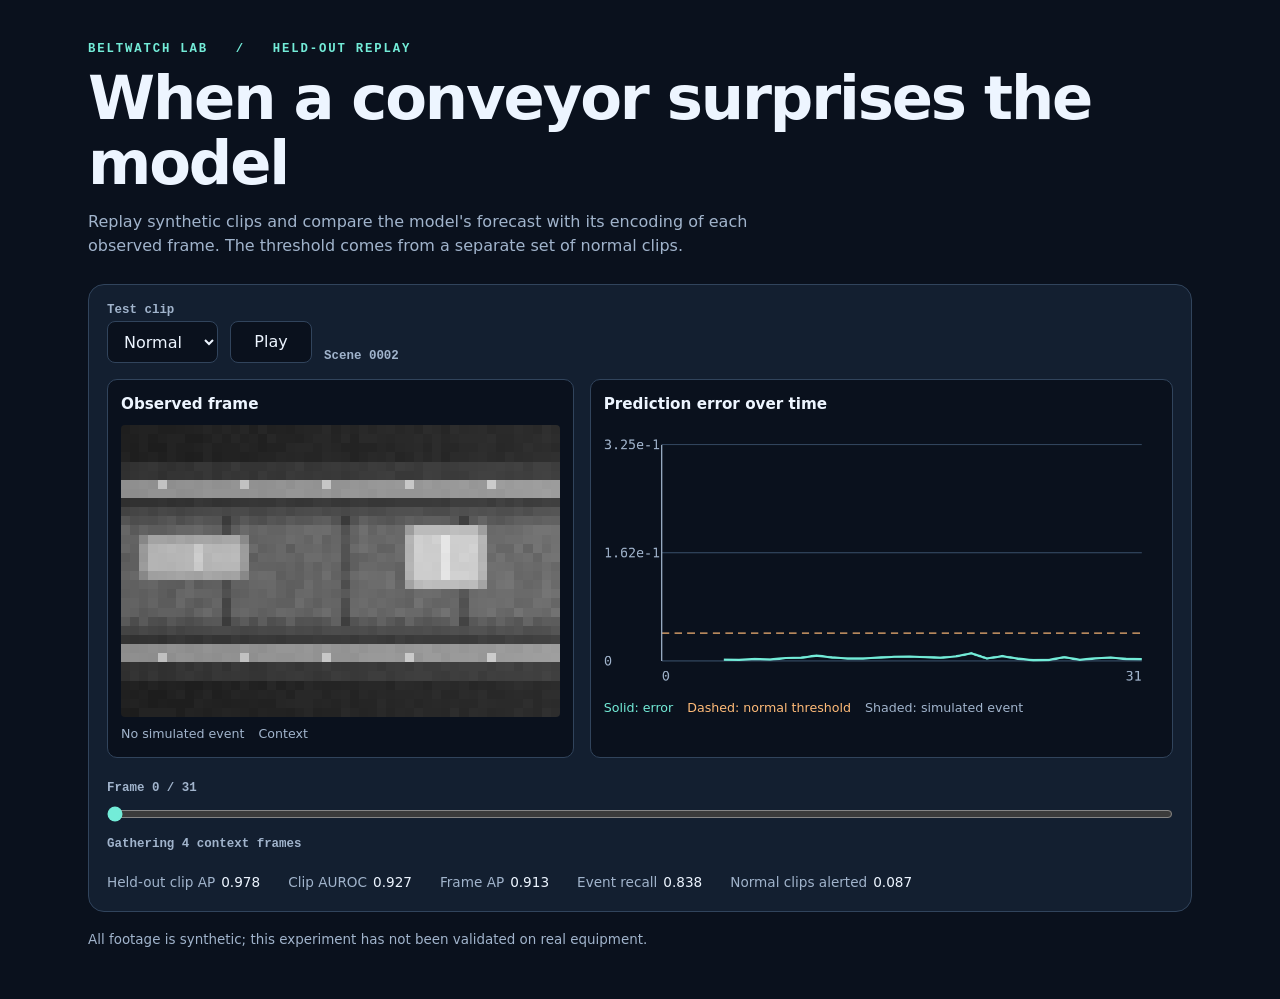
==== docs/assets/replay.html @ c1b5a7b9 "Build BeltWatch Lab video anomaly benchmark" ====
<!doctype html>
<html lang="en">
<head>
<meta charset="utf-8">
<meta name="viewport" content="width=device-width, initial-scale=1">
<meta http-equiv="Content-Security-Policy"
      content="default-src 'none'; script-src 'sha256-h+7X6v0O/UY6BOtcTQrgP9oEEKE3k0Hotq0Zs7OlCgs='; style-src 'unsafe-inline'">
<title>BeltWatch Lab | Replay</title>
<style>
:root{color-scheme:dark;--bg:#0a111d;--panel:#131f30;--line:#31445c;--text:#edf5ff;
      --muted:#a1b4cc;--mint:#73ecd8;--amber:#ffbb78;font:16px/1.5 system-ui,sans-serif}
*{box-sizing:border-box}
body{margin:0;background:var(--bg);color:var(--text)}
main{max-width:1152px;margin:auto;padding:42px 24px 48px}
.eyebrow{margin:0;color:var(--mint);font:700 .77rem ui-monospace,monospace;letter-spacing:.15em}
h1{margin:10px 0 6px;font-size:clamp(2.1rem,6vw,3.8rem);line-height:1.07;letter-spacing:-.035em}
h2,p,figure{margin:0}
.description{max-width:66ch;color:var(--muted);margin-top:14px}
.replay{margin-top:26px;padding:18px;background:var(--panel);border:1px solid var(--line);border-radius:16px}
.controls{display:flex;align-items:end;flex-wrap:wrap;gap:12px;margin-bottom:16px}
.field{display:grid;gap:4px}
label,.meta{color:var(--muted);font:600 .78rem ui-monospace,monospace}
button,select{min-height:42px;padding:8px 12px;background:var(--bg);color:var(--text);
              border:1px solid var(--line);border-radius:8px;font:inherit}
button{min-width:82px;cursor:pointer}
button:focus-visible,select:focus-visible,input:focus-visible{outline:2px solid var(--mint);outline-offset:3px}
.grid{display:grid;grid-template-columns:minmax(0,1fr) minmax(0,1.25fr);gap:16px}
.pane{min-width:0;padding:13px;background:var(--bg);border:1px solid var(--line);border-radius:10px}
.pane h2{font-size:.95rem;margin-bottom:9px}
canvas{display:block;width:100%}
#camera{image-rendering:pixelated;aspect-ratio:3/2;border-radius:4px}
#chart{aspect-ratio:480/230}
figcaption,.legend{display:flex;flex-wrap:wrap;gap:6px 14px;margin-top:8px;font-size:.79rem;color:var(--muted)}
.mint{color:var(--mint)}.amber{color:var(--amber)}
.timeline{margin-top:16px}
.timeline input{display:block;width:100%;margin:8px 0;accent-color:var(--mint)}
.metrics{display:flex;flex-wrap:wrap;gap:6px 28px;color:var(--muted);margin:18px 0 0;font-size:.85rem}
.metrics div{display:flex;gap:6px}.metrics dd{margin:0;color:var(--text);font-variant-numeric:tabular-nums}
footer{margin-top:18px;color:var(--muted);font-size:.84rem}
@media(max-width:720px){.grid{grid-template-columns:1fr}main{padding:28px 14px}.replay{padding:12px}}
</style>
</head>
<body>
<main>
  <header>
    <p class="eyebrow">BELTWATCH LAB &nbsp; / &nbsp; HELD-OUT REPLAY</p>
    <h1>When a conveyor surprises the model</h1>
    <p class="description">Replay synthetic clips and compare the model's forecast with its encoding of each observed
      frame. The threshold comes from a separate set of normal clips.</p>
  </header>
  <section class="replay" aria-label="Conveyor replay">
    <div class="controls">
      <div class="field"><label for="clip">Test clip</label><select id="clip"></select></div>
      <button id="play" type="button">Play</button>
      <span id="scene" class="meta"></span>
    </div>
    <div class="grid">
      <figure class="pane">
        <h2>Observed frame</h2>
        <canvas id="camera" role="img" aria-label="Synthetic grayscale conveyor frame"></canvas>
        <figcaption><span id="event"></span><span id="decision"></span></figcaption>
      </figure>
      <figure class="pane">
        <h2>Prediction error over time</h2>
        <canvas id="chart" width="960" height="460" role="img" aria-label="Prediction error by frame index"></canvas>
        <figcaption>
          <span class="mint">Solid: error</span><span class="amber">Dashed: normal threshold</span>
          <span>Shaded: simulated event</span>
        </figcaption>
      </figure>
    </div>
    <div class="timeline">
      <label for="frame">Frame <span id="position"></span></label>
      <input id="frame" type="range" min="0" value="0" step="1">
      <output for="frame" id="score" class="meta" aria-live="off"></output>
    </div>
    <dl id="metrics" class="metrics"></dl>
  </section>
  <footer>All footage is synthetic; this experiment has not been validated on real equipment.</footer>
  <noscript>Enable JavaScript to play the offline replay.</noscript>
</main>
<script type="application/json" id="run-data">{"clips":[{"id":"test-2147485674-0002-normal","scene":2,"fault":"normal","width":48,"height":32,"pixels":"[base64]/QUE/PT8+QUI/jo+Rj8KOkZKQk5CRlMGRkJGUkJWUksaTk5aUl5iXmciWmpaYmZuWmMudmp2cnpucjY2OkpKSjo+RlJOTk5KTkJKSlpaTk5eSl5eVk5eVlZWVl5eVmZiZl5mXm5ucnZ+cLzExMTMwMjE3NTIzNTY3NjY6NzU2Ojs3Njk6Nzc4Ojo6Ojs5Pj4+PztBPUE8PUA/[base64]/QUFDjIuMj42SkI2Pk5CPj5WRj5OWlpSXkpiUkpaTl5eZlJeZm5WXmZaZmJecmZidmp+djo+OjcCOk5KOkI6SkcGPlJSSkpWWkseTk5KYmZmamMqVm5uVmpqbl8uam5ydnp6fMDMxMzAxNjI3MzcyOTYzNDg6ODU5ODw4Nzg5Ojc7PDo/PDw/PkBAQD1BQj1CP0A+LzQwNTAxNTc0Mjc2NzY0NDg3OTo4NTc8Ojg5PT05PD4/Pzs6Pj1AOz8+Pz9AP0M/[base64]/Oj86Pz89QD07PUA9Qj5CNTU1MzI0MTc3NzY3ODk0NTk6OTs2Ojg5OTs4Nzw8PDs6PD06Oz47QDw+P0A/[base64]/M4tDMz7Jqb21sdHVsZWhimrSzt7i0zrW3u7uaZ2FiamFtaHBiZ1RucG1iZmu00dDQ5NDQ07RxaGtxZ3VtWF5gmbi1ubS2zbm3ubafYGhhY2VhaW1jaU1iYWJuaWi1zdDL5M3P0LZqcm5ubWZyWF5lmrO4s7m5ybS0uLmfaWdiXl9gaGNoYlFfZmlnZl+1z8/M59DR0LVwa2llbGhzZWdmiKOkpqagpKSjp6KIamluYWJeamVrZVNobGpxcWa1y8/N5M/[base64]/QD07QDw/QD4+PUM/i4yOjYySjZCNjpSRlY+Qk5WSlpSTk5iXlJiWmJSYl5ablZqampmXmpiYnpienp+cj5GSj72RkZGQkpOUlcKVkJOVlJWXlMSXlJKUl5aVl8eblZabnJmZnM2cnJmYmp+fNTA1MzY1NzI3MjYzMzQ3OTk1NDc1Nzo3OTc7PTo7Ozk7PDk+PEA9QD0/Pz09P0M/LzQzMzYyMzc2NjM0NTMzMzQ5NzU1OzY7OjY7PTs4Oj05Oz4+Pjw9QD8/[base64]/QT88PT1CQT1BMDEyMDYzMjIyNDUyMzk1Njc3NTc4Njg2ODY7PTg6ODw8Pj86Pj0+Ozs8QT8/PT1AkY6Nj8GOj5KTkpKOk8KSkpWUkZOUlcSVmJWTmZWWmciWl5iYl5aancibmZyYnp2ajIuNkYyQkI2NkpKUkpKVlJOWkZKUlZiUkpeXl5aWlJmamJibnJaanJuZnJuYnZ6cMi8xNTYwMTUyMjY4NzY0NjU3Nzc5ODs8Ojs9PD07PTk/Pz48PD9APj07PD88QT1CQkFGQ0RIREZIRkZHRUdLS0xLR0tHTE1JSkxJTEtMTUpQUEtOUlFOTlNST1BPTlNVN01bUUxPT1hOWlZVVDlPXlZUVVZfUl5bXVU/[base64]/[base64]/[base64]/[base64]/vMC+oWlwZ2tyX0tfaF+FpaSloaGhpqKlp41nZGhqaWlqamJlWWJuZ2twb7LM0szj0M7TtWxxcXJ1Yk9hZWaYtLa4ubfNt7e1u6BpXF9sY21kb2VrVGlta2BmarXMzdHiz9HNtHBoZm9qYEhZWl2YtLO4t7jJurq7uJ1eZ2dnaGFuamNoUmRkZ3BparHRzc/[base64]/Oz4/[base64]/[base64]/PkFCjI+PkIyQkY+NjpCSkZOQkpKUkJOSk5SSmJaWmJmZlJqWlZeXnJiWmpqdnJuZmp6ai4+NksKOjZKNk5OQlcKQkZCVkpWSlseUkpeYk5OYlMmZmZmbnJmXms6ZmZyamZ6fNDQzMjQyNzczNDI0NzU1MzU5Ojg1NTw5Njo3Ozg9Ozs9OTo9QD8+Pz8/[base64]/PT0/Pj07PkA+Pz8/MTE1MzMxNTQ1NTIzNjk0NTk0Njc1Njk5OzY3Nzk6OTs5PDk/PT86QUFAQT9BQT8/[base64]/Pjs8QDs/PkFAQEM/[base64]/[base64]/PUI9MDQ1NjQ0MTU0Njc1NTU2MzQ0OjY3OTc8OTw5PTc6Ozg7Oj46Pzo/[base64]/o0s/[base64]/[base64]/[base64]/[base64]/PT0+Pz9AMTUxMDEwNDUzNzUyNDQ5Njc2NDg1OTY4Ozc8Ojk+Pjw5Pjw6PT4/PUA8Pjw+PT49j5CNj7+NkZKNlI+Pk8aSlJCWkJWXkseTk5iUmJOYmMealZmZmZmYnMuYnZyYnZyejY2OkJKOkY6NkJKQlJSTj5WQk5OVlpKSlZiWmJOVmpmYmZmamJucmZycmZybmJ6fMjU2NTU1NTc0NDQ0OTM2Njg3OjY7OTw7PDw4Nzw4Ozo7Oz49P0A8PT89Pz4/[base64]/[base64]/PT87O0A8PkA8QD5DjY+MkZCMjZGPkpSPlZGVkZGTlJGVlpOUkpKTlZWZmZeblpiYnJucmpqXnJubnJydkJGRkcGOk46Sj5SSksWRlJWWlZaTlcmUmJKVlpmWlMaWmJaam5qYmMibnZienJ2bNTAyNTAyNjE2ODg1MzU0Mzk2Nzg6Ozs7Njw4Nzw7Ozk9PDs/[base64]/PEM+MTAzMjE0MjM1MjYzNDU1OTY2Njk3ODs2ODs9Oz09Pjw6PTw8PkA9PT9AQj4/Pz5CkYyMkcGNk5OTk5SUkMaSkJKSk5aWksiYl5aZlZmWl8eVmZqblpyZmMmXmZybm5yckYuMko+RkpOPkJGRkJGUlJOVlJaRkpOUlpOXl5eXmZeZl5qbmZmYm5eZnJ2anZ6ZMzM1NDI2Mjc1MjM2Njc5Nzo6OTo3OTg2ODc4ODc4Ojk/OT0/[base64]/WmNUYFZVY1VVWl5mRl5hQ0NCQ0ZCSERFR0pFSUZLR0pIS01KTElISEtLS01PT05PTlFQTlJNUFNOTlNTT1NTMDAxMDAxMjY3NDMzMzQ3NTY1Nzg2Ozg5ODs5Ozs+Oz48OTw6PjxAO0E7QTw/QEA/jY2Rj5GQkpCOkJGPk5SVkJCQkpeSk5KYmJaZl5aWmpaXl5uVnJyampmanZ2bnZ6ai5CQjsKQjZCTlJSQksCTj5CQkZKUlMmUkpiZlZeXmceWm5iZlpeXnM2YnpqenJ6cMjUwMzU1MTc3ODg0ODY4ODY6OTs4NjY2Ozs8OTk9PTs/Pzw8Ojo6PD4/PkA+Pz0+MC8wNjU2NzU1Nzc0ODQ2Nzo6Ojg6Ozo4Nzo7Nzc+PDo7PDs+PT8/Ozw/[base64]/[base64]/BYmRjZWJdYlJbZmaGpaOjpKimo6WopZBnaWtncG1ramhlW2huaG5rb7XT0NLo0dDUY1tjY2ldZk9jaWaZu7q1u7zOuLq7t51tYmVpY3BpbWhrWm1vbmJpcbLN1M/kz8/TYF5ZaGRgYkteXF2Ztbe7tbnOvLi6uKNhamZoamBybmtuVWJiZXJoarXTzs/[base64]/[base64]/[base64]/[base64]/[base64]/[base64]/[base64]/[base64]/U0+rPhWlfYFthYGVdUWZmZ42mp6SjpqqnqauljGxtbmRjYGhlbmhWbXJucXBkttDOzurPcWNcWlpnXl9fSWNfY2xoX2Fcal9lYFBhYmtxbGhlYmpiZmdSZWlpc3JmpL/[base64]/OzxBQT1CPD5AjZGNkpGMjo2SkJOPlY+PlZKRkZWTk5iTlZWZmZmXl5SVm5WZmZmXmpubnJucmZ2dj4yNjL6RjZGSkpCRkcKTkZWWkJGUl8iSlZWUmZiYl8mYlZWYmJuWmsiZmJ2enpufMzI0NTEyMjQ2NzQyNzM0NDg4Njk5Ozg6Ojc6PTw9OTs9OTo/[base64]/PTw7PDs8Pzw+PD89PD5BMDUwNjEyNjI2MjczNTk0NTo6OjU5Ojk2ODk5Ojk8PDg6PTs8Pz0/PT4/Pz8/[base64]/[base64]/[base64]/Pz9CMjAyMjEzNDMyNTY2NTM1Mzc3NDs4Ojk2OTY7Nz04OTg+Pz8/PD49Pz9AQT88PT8+i4uMksCQj5KTkY+UksKPlZaRkJGXkcaYlZiTlJealcqWmZmYlpqcmc2amZmenJmakY+Sjo2Sj5CRlJGTkJCRkJWVkpOUkZWVkpOXlJOampiXm5qbmZebl5icnJybnpudMjI1MDMzMTI2NDM3NDk3NTg0OTc3Ozs2Ojk4PTo9PDg9Oj0/[base64]/[base64]/QD09Pzw7P0A/PT0+j4uMjI6MkpKOj46TlJSTkpGTlpKSlJKSlJeTmZSXmJmWmJqZl5aXmJicnZyZnZ6ajZGRj8OOko6SjpKSksGVkJGSkJaTksSSl5OVmJeUlcWVlpWWmZmZm8udmp6cmZmbMjM0NTEzMTQ0Nzc1Mzg1ODQ6OjU4Nzk7OTc6Oj0+Pjw8PDo9Oj4/PkE/QTxCPD5ANTIxMDExNzU1MzI4NzU0NDQ1ODo5Nzo7Nzg8PTo+Pjk+PDo5QD4/Pz09PD9BQkE/[base64]/tqOlimdjamZjZV5fT1xmYoumpqqnpKmrp6emi2VqbmhtcW1uaWhZZXNvbW5vs8/[base64]/[base64]/[base64]/pLahn4lkZ2VjZ2diYFFfa2KNo6apqaimqqenqY5mbmpqcmtocGVsXWRubm5vbbbPorijo4dbZlxkZmthaFRkbWmcuL24vb7Qu7m5vp5rY2RwYXJqb2ttXG50cWNncLjPobagn4dcYl5da2hhakpfX2OguLu8u73Rur2/[base64]/[base64]/P0BAPEA7PkJCPkNDNC80NDAyNjEyNjU3Mzg5NTU1NTc3Nzk5PDo6PDo+Pj06Pjw7Pj8/PUA7Pz0/[base64]/PDw+Pzo+PDs/PD49QT1Di4yRj8GMkJKTkI+PlcKVkpaTkJORlMiVlpaXmZaZlsqVmJabm5eXnMuZnZ6dnp2ejpCSkIyMj5GOkZGPkpSVlZOVk5OXlZWTmJWYlpSZmpealpeanJuWmp2anJ6dnZmeNTMxMDI0MjI0NjQ1OTg2NDU4Nzg3OTs8PDk4PDk4OTg/PDw/[base64]/Pj1CQUI/i5CMkoyOj5COjpKOko+Tk5GUlpWRk5STmJeXk5WYmZWbmpiYmpuXnZyYnpiZmpufi4+Ojr+SjY+NlI+SkcKTkpOWlZGVl8iVlpOXlJmalcqXlpWanJmZnMyYnZubmpyaMjIxNTQxMjU1ODQzMzY0ODk5Njs4NTY8OTo7OTo4PDs/OT07Pzs6PT4+PT9CQD5CNDExNTE2NDQ0NjgzODY0Mzo1NDU4NjY4PDg5PTs5Ojw6Pjw+PTw7PD8/[base64]/Pzw8PUNCMTIxNjUxMTExMzMyNzQ0OTU0ODY5OTY8Ojw8Nzk8PT48Ozo9Pz09PT47Pj5BPD8/i46Qkr+Sjo2RlJGSk8aVk5KVkZaXksWUmJeVk5SVmciVmpmbl5icms2YnJuamZuejJCSko6PjpOPkJOOk5KUkpSSlpaXlpiSlJKWlJOUlpebmZabl5uXm5eZm5ucmZ+ZMy80NTU2MzUzNTQ1Mzc5NTg4Nzc2ODc4Njo9ODk4PDs7OTo/PT1AQTtBQj8/[base64]/[base64]/Pj1AQD09MDMyNDI1MTUyNTY0OTQzOTU6ODg6Ojc6OjY9Nzc6Pjg8PD8/[base64]/[base64]/PDo6QEA7PD5BQj5AkI2QjY+Rj42Sj5CQkJSQkZaRkpWWl5aYlJiWlJWZlJSYlZWYmpaZmpiXm5ybm5mfjoyOksGSk46Sjo+UlMaRkpCUkZWTlceXl5iTlpWZlsmXlZWVmJabmcmXnJyYmZqeMDI2MTU0NjM2MjgyNjY0Mzk2ODo5Nzg2OTs4PD09OD0/Pjo9Pj48QUA7QEJBQkA/MzU2NTI1MTUyNjc4MzY2NDk6ODc6NTs7Ojc7ODc7OD49Ozs9Pjo9QD47PD8/[base64]/[base64]/Ojo+Ozw8PDs/PEBCQj4+NDMyMzUwMTMxNzY2OTY4NDo6Ojk4OTk3OjY3PDo8PTw5PTo8Oz0/[base64]/oG5jZ29ob2xwamxdcHRyWWNniqCht6SliWRnZWFqamZpUWNkZaC8uri5utO9vry8oGNua2xsaXRyam5XaGlsXWJdiKCjtaCgiWRfYFxmYGNeTl9jaqO8u7m6v86/[base64]/PD0/Pz9CMzA0MzM0MjYzODg1NDQ2ODg2NzU2ODc3PDg5Oj09PDg+PT89PT08PT48Qjw/[base64]/Pz0/Pj88QD4+MC8yMzE2MTY2NzI1NTY5Nzc6NTs2NjY7Nzg6ODg7ODs5Pj86PTo6Pz1AQUE/QT5DkY6RjMGQjY6SlI6UlMaQkZWTkpaTlsaXmJOTlJSVmcuYm5eWl5ecmsubmZuZm5uejY6Mjo2NjY2Nj5OSlJSQlJGVkJKUkpaUmJeXl5WZlJmal5ubmpqbnJqcnp2Zmp+eMzAzMDA1NDM0NDczODc5OTo6OTU5Njk2OzY7OT04OD0/[base64]/vbnUvbrAv6ZxZ2NtZnFpcGpxWG53YltlZoihorqioYZfY2BdaW1naVFjYGOjub27u77Uu7zAvaBkcWlqbWdvcmtyV2pnX1pkWoWhpLihpohfWmJiaGBoYlBdY2mhub25u7nQury/[base64]/[base64]/[base64]/z7y7v7yhb2VjbWhya3Zubl5uXmJbaWiHo6a2oaGJZWVjXWpsYmtQXmRln7y5ur3A1bq+vL+mZHJob2tocHBuclRsXFpdYlqKoqa3oqOHYl1hYGdcZWRKX2Znoby/vb680L/[base64]/[base64]/[base64]/[base64]/ubq6utTBwby/pHJnZW1pb212bHFfXGNdXGpmiqagvKGjjGBkY1xpaWJpUGViYqK5urm7utS/[base64]/[base64]/Pzs6Pj9APEBAQUI/[base64]/Pj8+QkM+kY6Mkb+SkJGQj5CPj8aQkZOWlpSRlMiSk5eYmZWZl8WYmZmWm5mbmMycmpqbnZ6bjY2RjZKMjpGNk5CPko+PkZCVkpOTlZeSlZeWlJaVlpaVlZubmJmamJ2cnpmZmZ2dLzAyMjQwMTU1ODQyNDc2Njg2ODY6Njs4NzY9Nz05PTg+Oj86Pzw+PT49QD89PT0/[base64]/v7vQwb/[base64]/PkI+Pj9CjYuOkr2QkZCSkpKUlMKSk5CQkJeXksSXmJOVmZSamMqXm5WVl5iamMqbnpycmp2djo6OjJCOk46Qj5GSkpCPlJCRkJOTlpaXk5OXlZeXlpSXmZmWm5ecmJ2Ympqem5+dMzM2MTAxNTQyNjI4NTU1Mzg1NzU3Nzo7OzY5ODk8Ozo9Pjk/OjpAOz4/[base64]/[base64]/v8C/v9PAvr29onBjZ29odW92WlpnYWJdWWhpiqKkt6KkjGVlYl5pbGNrUmVjZ6O+vr67v9W/[base64]/PT0+PzxBPz4/MDAxMjU0MTQxNTczNjYzNTU2NTY7ODw2Ojo4Ozc5PD4+PD4/[base64]/P0BAPT5DMzQ2NDQ0NDI1NDU1NzM4NTg4NjU7Ozw8PDg4OT04Oz4/Oz08Oz87PD88QEJCPj8/kYyNkMKOkZGNjpGTlcGRkZGRkJSSk8WYmJSVlJiYlsWbmJWWnJeZmc2XnpicmZmajI+SjYyNj5COkJCSkJCTlZCRkpGSlZiTkpWVmJeWl5aalZqXnJmWmJyamZybmJmZLzM1NjYzNzYxMjc2ODQ2Mzk2Ojo7Njo3Nzo5OTs5Pj07PTk7O0A7PEA/[base64]/wKVtZmZxZ3FrW1tdYlxhX19raommorimpoplZ2VfaWxmbFFjYmGiu7vAvb/Uvr/BvahncGhsa2pyWV9iZF9dYGBkX4qkp7ilpo5hXGFhZmFkZU1gZWqlu72/[base64]/P0BAQD5BPUFDNC80MDQ1NDY0ODY4NDQzNzg1NDo2Ozs3Nzg9OTo+Pjw9Ojk9QEA8PEA8QkI+PUM/[base64]/[base64]/[base64]/[base64]/Ojw6QTs8QEJCPUBAj4uPjo6Rjo+Nj5GRkZOUkJGWlJKSlZaVlZaZlJOYlJSWm5WYmZqamZqYnJycnpubi42Sjr+RjY+PkY+OkMaTj5SUlJaUk8SWlJaTlJialseXlZmZmZecm8mZnpianJudNDMxMDEzMzQ3NjIzNDU3OTQ6Nzc6Ozs8Nzk6PDw4Pjs7Pz87PDo6QDs/QEFCPj5BMTA1NjAzNDM2ODg4OTU1OTk4OTc4Ozo6PDs4OT08Pjw+Ozw/Oj4/[base64]/[base64]/PT4/[base64]/DqXFpZXBoYUlbWVxoYmBkXGlnjKiivKapjGZpZWJub2NuUGRnZKW7wL3AvdG+vsLDo2duaHJqXUhXYmFhYF1hYGNfi6elu6ipiGJeX2RrY2dmTWRpaJ/[base64]/[base64]/PEBAPkA+PT9CPD9CNTI1MTM0NjE0MzIyODk2NzQ4Ojk5NzY5Njw8PDs+PTo5PDo/Pjs7QD48PT1APUE9jpGMj8KSjpKNkJSOkMKPj5KSlpaSlMWWmJOUlpealMeYmZqWmZmbmc6ZnJqbm52fjIuRkpGQjY2Tj5ORj5GVkpaVkJOUkpKTmJiXlZmZlZeblZeYmZyYl5yZnZibm56fNDE2NTE0MjE0NjMzNDM3OTQ3Nzg2NjY8Ozs4Nzg6PDg8Ojo6Pzs/[base64]/AwKVxZGlyYmBMXF1eY2FlZF9maIqjp76mo4phaWVfbG9oaFBnZWekvr6/v8DTv8HBw6lmcGlxYl5HXV5jYV1YXGBoXY2ko7qppo9iXWNjbWNnY0xjZmmju8DBv73VvcO/[base64]/i5GPjY2QkpGOkI+Qk5STj5GTkZSUkZKWl5SXmJaZlZeYm5uYnJiYmJqdm56dm5qejI+OjsONkJCOkJCQlcGRkZCTlpeTl8mUkpSTlJiWlMWXmJuXm5iZmsidnpmemJ6aMy80MTExMzQ0NjQ0MzYzNzg1ODg7OTw4Nzs7OTk6Pjk7PDo5PTw6Pj0/PUFAPD4+MS82NDIxNjU0Mzc3OTM5NTU5ODk6NTw4Ozo8PTc6PDs+Pjk/P0BAPD0/[base64]/jo+NkL6Rjo2PkZOOj8STlZOVlZOWlceXlpOVlJOWmMuamZabnJmXms6cmZqdnZqfkIyNj5GOj5KQjpCRkpGUlJOUlZSXl5eYlZWYlJeVlpeVmpaXnJaYl5ebmZ2dmJqdNDAzMTQyMzQyNjc2NjM3OTU5OTY1Nzk8Nzs9Ojo5Oj46Ojk+Pjo+Oz07QD8/[base64]/vsSmb2poZFxlS19ZW2ViYmRbbWiNo6i4p6iJYmZlYm5rZWhVYWdjpb67v76+2MPCwr+jaXRvW15dSVlfYWZgWV5camCKqKe9pqeNYV9mZWljZ2VNZGVuoMHAvb7B1MG/[base64]/QTs/PDxBPkA/MzI2MTUyNzQ1NTM2Mzg1NTY0NzU6NTo8ODg4PTc8PDo/OT49Pj8/QD87QT8+Qj8/[base64]","labels":[false,false,false,false,false,false,false,false,false,false,false,false,false,false,false,false,false,false,false,false,false,false,false,false,false,false,false,false,false,false,false,false],"scores":[null,null,null,null,0.0019101721700280905,0.001652810606174171,0.002825554460287094,0.002204323885962367,0.004393395967781544,0.004806338343769312,0.008121566846966743,0.005216027144342661,0.003756037214770913,0.003607901744544506,0.00496975751593709,0.0064029027707874775,0.006526303011924028,0.005877975840121508,0.004768987186253071,0.006847125478088856,0.0114852050319314,0.00374095537699759,0.007101815193891525,0.003398402128368616,0.001022636191919446,0.0015030261129140854,0.005686074495315552,0.001839761738665402,0.0038867248222231865,0.004929305985569954,0.0029599058907479048,0.002702613826841116]},{"id":"test-2147485674-0002-jam","scene":2,"fault":"jam","width":48,"height":32,"pixels":"[base64]/QUE/PT8+QUI/jo+Rj8KOkZKQk5CRlMGRkJGUkJWUksaTk5aUl5iXmciWmpaYmZuWmMudmp2cnpucjY2OkpKSjo+RlJOTk5KTkJKSlpaTk5eSl5eVk5eVlZWVl5eVmZiZl5mXm5ucnZ+cLzExMTMwMjE3NTIzNTY3NjY6NzU2Ojs3Njk6Nzc4Ojo6Ojs5Pj4+PztBPUE8PUA/[base64]/QUFDjIuMj42SkI2Pk5CPj5WRj5OWlpSXkpiUkpaTl5eZlJeZm5WXmZaZmJecmZidmp+djo+OjcCOk5KOkI6SkcGPlJSSkpWWkseTk5KYmZmamMqVm5uVmpqbl8uam5ydnp6fMDMxMzAxNjI3MzcyOTYzNDg6ODU5ODw4Nzg5Ojc7PDo/PDw/PkBAQD1BQj1CP0A+LzQwNTAxNTc0Mjc2NzY0NDg3OTo4NTc8Ojg5PT05PD4/Pzs6Pj1AOz8+Pz9AP0M/[base64]/Oj86Pz89QD07PUA9Qj5CNTU1MzI0MTc3NzY3ODk0NTk6OTs2Ojg5OTs4Nzw8PDs6PD06Oz47QDw+P0A/[base64]/M4tDMz7Jqb21sdHVsZWhimrSzt7i0zrW3u7uaZ2FiamFtaHBiZ1RucG1iZmu00dDQ5NDQ07RxaGtxZ3VtWF5gmbi1ubS2zbm3ubafYGhhY2VhaW1jaU1iYWJuaWi1zdDL5M3P0LZqcm5ubWZyWF5lmrO4s7m5ybS0uLmfaWdiXl9gaGNoYlFfZmlnZl+1z8/M59DR0LVwa2llbGhzZWdmiKOkpqagpKSjp6KIamluYWJeamVrZVNobGpxcWa1y8/N5M/[base64]/QD07QDw/QD4+PUM/i4yOjYySjZCNjpSRlY+Qk5WSlpSTk5iXlJiWmJSYl5ablZqampmXmpiYnpienp+cj5GSj72RkZGQkpOUlcKVkJOVlJWXlMSXlJKUl5aVl8eblZabnJmZnM2cnJmYmp+fNTA1MzY1NzI3MjYzMzQ3OTk1NDc1Nzo3OTc7PTo7Ozk7PDk+PEA9QD0/Pz09P0M/LzQzMzYyMzc2NjM0NTMzMzQ5NzU1OzY7OjY7PTs4Oj05Oz4+Pjw9QD8/[base64]/QT88PT1CQT1BMDEyMDYzMjIyNDUyMzk1Njc3NTc4Njg2ODY7PTg6ODw8Pj86Pj0+Ozs8QT8/PT1AkY6Nj8GOj5KTkpKOk8KSkpWUkZOUlcSVmJWTmZWWmciWl5iYl5aancibmZyYnp2ajIuNkYyQkI2NkpKUkpKVlJOWkZKUlZiUkpeXl5aWlJmamJibnJaanJuZnJuYnZ6cMi8xNTYwMTUyMjY4NzY0NjU3Nzc5ODs8Ojs9PD07PTk/Pz48PD9APj07PD88QT1CQkFGQ0RIREZIRkZHRUdLS0xLR0tHTE1JSkxJTEtMTUpQUEtOUlFOTlNST1BPTlNVN01bUUxPT1hOWlZVVDlPXlZUVVZfUl5bXVU/[base64]/[base64]/[base64]/[base64]/vMC+oWlwZ2tyX0tfaF+FpaSloaGhpqKlp41nZGhqaWlqamJlWWJuZ2twb7LM0szj0M7TtWxxcXJ1Yk9hZWaYtLa4ubfNt7e1u6BpXF9sY21kb2VrVGlta2BmarXMzdHiz9HNtHBoZm9qYEhZWl2YtLO4t7jJurq7uJ1eZ2dnaGFuamNoUmRkZ3BparHRzc/[base64]/Oz4/[base64]/[base64]/PkFCjI+PkIyQkY+NjpCSkZOQkpKUkJOSk5SSmJaWmJmZlJqWlZeXnJiWmpqdnJuZmp6ai4+NksKOjZKNk5OQlcKQkZCVkpWSlseUkpeYk5OYlMmZmZmbnJmXms6ZmZyamZ6fNDQzMjQyNzczNDI0NzU1MzU5Ojg1NTw5Njo3Ozg9Ozs9OTo9QD8+Pz8/[base64]/PT0/Pj07PkA+Pz8/MTE1MzMxNTQ1NTIzNjk0NTk0Njc1Njk5OzY3Nzk6OTs5PDk/PT86QUFAQT9BQT8/[base64]/Pjs8QDs/PkFAQEM/[base64]/[base64]/PUI9MDQ1NjQ0MTU0Njc1NTU2MzQ0OjY3OTc8OTw5PTc6Ozg7Oj46Pzo/[base64]/o0s/[base64]/[base64]/[base64]/[base64]/PT0+Pz9AMTUxMDEwNDUzNzUyNDQ5Njc2NDg1OTY4Ozc8Ojk+Pjw5Pjw6PT4/PUA8Pjw+PT49j5CNj7+NkZKNlI+Pk8aSlJCWkJWXkseTk5iUmJOYmMealZmZmZmYnMuYnZyYnZyejY2OkJKOkY6NkJKQlJSTj5WQk5OVlpKSlZiWmJOVmpmYmZmamJucmZycmZybmJ6fMjU2NTU1NTc0NDQ0OTM2Njg3OjY7OTw7PDw4Nzw4Ozo7Oz49P0A8PT89Pz4/[base64]/[base64]/PT87O0A8PkA8QD5DjY+MkZCMjZGPkpSPlZGVkZGTlJGVlpOUkpKTlZWZmZeblpiYnJucmpqXnJubnJydkJGRkcGOk46Sj5SSksWRlJWWlZaTlcmUmJKVlpmWlMaWmJaam5qYmMibnZienJ2bNTAyNTAyNjE2ODg1MzU0Mzk2Nzg6Ozs7Njw4Nzw7Ozk9PDs/[base64]/PEM+MTAzMjE0MjM1MjYzNDU1OTY2Njk3ODs2ODs9Oz09Pjw6PTw8PkA9PT9AQj4/Pz5CkYyMkcGNk5OTk5SUkMaSkJKSk5aWksiYl5aZlZmWl8eVmZqblpyZmMmXmZybm5yckYuMko+RkpOPkJGRkJGUlJOVlJaRkpOUlpOXl5eXmZeZl5qbmZmYm5eZnJ2anZ6ZMzM1NDI2Mjc1MjM2Njc5Nzo6OTo3OTg2ODc4ODc4Ojk/OT0/[base64]/WmNUYFZVY1VVWl5mRl5hQ0NCQ0ZCSERFR0pFSUZLR0pIS01KTElISEtLS01PT05PTlFQTlJNUFNOTlNTT1NTMDAxMDAxMjY3NDMzMzQ3NTY1Nzg2Ozg5ODs5Ozs+Oz48OTw6PjxAO0E7QTw/QEA/jY2Rj5GQkpCOkJGPk5SVkJCQkpeSk5KYmJaZl5aWmpaXl5uVnJyampmanZ2bnZ6ai5CQjsKQjZCTlJSQksCTj5CQkZKUlMmUkpiZlZeXmceWm5iZlpeXnM2YnpqenJ6cMjUwMzU1MTc3ODg0ODY4ODY6OTs4NjY2Ozs8OTk9PTs/Pzw8Ojo6PD4/PkA+Pz0+MC8wNjU2NzU1Nzc0ODQ2Nzo6Ojg6Ozo4Nzo7Nzc+PDo7PDs+PT8/Ozw/[base64]/[base64]/BYmRjZWJdYlJbZmaGpaOjpKimo6WopZBnaWtncG1ramhlW2huaG5rb7XT0NLo0dDUY1tjY2ldZk9jaWaZu7q1u7zOuLq7t51tYmVpY3BpbWhrWm1vbmJpcbLN1M/kz8/TYF5ZaGRgYkteXF2Ztbe7tbnOvLi6uKNhamZoamBybmtuVWJiZXJoarXTzs/[base64]/[base64]/[base64]/[base64]/[base64]/[base64]/[base64]/[base64]/U0+rPhWlfYFthYGVdUWZmZ42mp6SjpqqnqauljGxtbmRjYGhlbmhWbXJucXBkttDOzurPcWNcWlpnXl9fSWNfY2xoX2Fcal9lYFBhYmtxbGhlYmpiZmdSZWlpc3JmpL/[base64]/OzxBQT1CPD5AjZGNkpGMjo2SkJOPlY+PlZKRkZWTk5iTlZWZmZmXl5SVm5WZmZmXmpubnJucmZ2dj4yNjL6RjZGSkpCRkcKTkZWWkJGUl8iSlZWUmZiYl8mYlZWYmJuWmsiZmJ2enpufMzI0NTEyMjQ2NzQyNzM0NDg4Njk5Ozg6Ojc6PTw9OTs9OTo/[base64]/PTw7PDs8Pzw+PD89PD5BMDUwNjEyNjI2MjczNTk0NTo6OjU5Ojk2ODk5Ojk8PDg6PTs8Pz0/PT4/Pz8/[base64]/[base64]/[base64]/Pz9CMjAyMjEzNDMyNTY2NTM1Mzc3NDs4Ojk2OTY7Nz04OTg+Pz8/PD49Pz9AQT88PT8+i4uMksCQj5KTkY+UksKPlZaRkJGXkcaYlZiTlJealcqWmZmYlpqcmc2amZmenJmakY+Sjo2Sj5CRlJGTkJCRkJWVkpOUkZWVkpOXlJOampiXm5qbmZebl5icnJybnpudMjI1MDMzMTI2NDM3NDk3NTg0OTc3Ozs2Ojk4PTo9PDg9Oj0/[base64]/[base64]/QD09Pzw7P0A/PT0+j4uMjI6MkpKOj46TlJSTkpGTlpKSlJKSlJeTmZSXmJmWmJqZl5aXmJicnZyZnZ6ajZGRj8OOko6SjpKSksGVkJGSkJaTksSSl5OVmJeUlcWVlpWWmZmZm8udmp6cmZmbMjM0NTEzMTQ0Nzc1Mzg1ODQ6OjU4Nzk7OTc6Oj0+Pjw8PDo9Oj4/PkE/QTxCPD5ANTIxMDExNzU1MzI4NzU0NDQ1ODo5Nzo7Nzg8PTo+Pjk+PDo5QD4/Pz09PD9BQkE/[base64]/tqOlimdjamZjZV5fT1xmYoumpqqnpKmrp6emi2VqbmhtcW1uaWhZZXNvbW5vs8/[base64]/[base64]/[base64]/pLahn4lkZ2VjZ2diYFFfa2KNo6apqaimqqenqY5mbmpqcmtocGVsXWRubm5vbbbPorijo4dbZlxkZmthaFRkbWmcuL24vb7Qu7m5vp5rY2RwYXJqb2ttXG50cWNncLjPobagn4dcYl5da2hhakpfX2OguLu8u73Rur2/[base64]/[base64]/P0BAPEA7PkJCPkNDNC80NDAyNjEyNjU3Mzg5NTU1NTc3Nzk5PDo6PDo+Pj06Pjw7Pj8/PUA7Pz0/[base64]/PDw+Pzo+PDs/PD49QT1Di4yRj8GMkJKTkI+PlcKVkpaTkJORlMiVlpaXmZaZlsqVmJabm5eXnMuZnZ6dnp2ejpCSkIyMj5GOkZGPkpSVlZOVk5OXlZWTmJWYlpSZmpealpeanJuWmp2anJ6dnZmeNTMxMDI0MjI0NjQ1OTg2NDU4Nzg3OTs8PDk4PDk4OTg/PDw/[base64]/Pj1CQUI/i5CMkoyOj5COjpKOko+Tk5GUlpWRk5STmJeXk5WYmZWbmpiYmpuXnZyYnpiZmpufi4+Ojr+SjY+NlI+SkcKTkpOWlZGVl8iVlpOXlJmalcqXlpWanJmZnMyYnZubmpyaMjIxNTQxMjU1ODQzMzY0ODk5Njs4NTY8OTo7OTo4PDs/OT07Pzs6PT4+PT9CQD5CNDExNTE2NDQ0NjgzODY0Mzo1NDU4NjY4PDg5PTs5Ojw6Pjw+PTw7PD8/[base64]/Pzw8PUNCMTIxNjUxMTExMzMyNzQ0OTU0ODY5OTY8Ojw8Nzk8PT48Ozo9Pz09PT47Pj5BPD8/i46Qkr+Sjo2RlJGSk8aVk5KVkZaXksWUmJeVk5SVmciVmpmbl5icms2YnJuamZuejJCSko6PjpOPkJOOk5KUkpSSlpaXlpiSlJKWlJOUlpebmZabl5uXm5eZm5ucmZ+ZMy80NTU2MzUzNTQ1Mzc5NTg4Nzc2ODc4Njo9ODk4PDs7OTo/PT1AQTtBQj8/[base64]/[base64]/Pj1AQD09MDMyNDI1MTUyNTY0OTQzOTU6ODg6Ojc6OjY9Nzc6Pjg8PD8/[base64]/[base64]/PDo6QEA7PD5BQj5AkI2QjY+Rj42Sj5CQkJSQkZaRkpWWl5aYlJiWlJWZlJSYlZWYmpaZmpiXm5ybm5mfjoyOksGSk46Sjo+UlMaRkpCUkZWTlceXl5iTlpWZlsmXlZWVmJabmcmXnJyYmZqeMDI2MTU0NjM2MjgyNjY0Mzk2ODo5Nzg2OTs4PD09OD0/Pjo9Pj48QUA7QEJBQkA/MzU2NTI1MTUyNjc4MzY2NDk6ODc6NTs7Ojc7ODc7OD49Ozs9Pjo9QD47PD8/[base64]/[base64]/Ojo+Ozw8PDs/PEBCQj4+NDMyMzUwMTMxNzY2OTY4NDo6Ojk4OTk3OjY3PDo8PTw5PTo8Oz0/[base64]/[base64]/PD0/Pz9CMzA0MzM0MjYzODg1NDQ2ODg2NzU2ODc3PDg5Oj09PDg+PT89PT08PT48Qjw/[base64]/Pz0/Pj88QD4+MC8yMzE2MTY2NzI1NTY5Nzc6NTs2NjY7Nzg6ODg7ODs5Pj86PTo6Pz1AQUE/QT5DkY6RjMGQjY6SlI6UlMaQkZWTkpaTlsaXmJOTlJSVmcuYm5eWl5ecmsubmZuZm5uejY6Mjo2NjY2Nj5OSlJSQlJGVkJKUkpaUmJeXl5WZlJmal5ubmpqbnJqcnp2Zmp+eMzAzMDA1NDM0NDczODc5OTo6OTU5Njk2OzY7OT04OD0/[base64]/vbm/omplZnBnc2hwam5XbXJzY2Z0iaKgtqOhh2JiX1pnaGBmTGJjYqG8ubu+udK7u76/[base64]/[base64]/[base64]/VmNaXF5ddpCNjJGReGBgaWhmaGZhSWRnXmhfY2xsamtoZVFmbGZuZmZqbHNwbmVTZ29pb2ZtiKCjtKOhi2VkaWRnal9fT19oZoqqpaelqKioq6qpjWhtcGltbWtuamhXaG5sbG5thKOluqGiiFpjWmtiaGFoVWZuaZy7uLy5vdO+ub+/n2xgZmticGxuaHBbbnZ0ZWtug6SiuaOiiGNhX1ppbWNnTF9hX6G7t729utG5ur3ApWJuZmxsYnRwbW9XZWVrc2lyiZ+jtaGlh2NaXV1kXmRhTF1hZ6G3uru5vNG/[base64]/[base64]/[base64]/[base64]/[base64]/[base64]/Pzs6Pj9APEBAQUI/[base64]/Pj8+QkM+kY6Mkb+SkJGQj5CPj8aQkZOWlpSRlMiSk5eYmZWZl8WYmZmWm5mbmMycmpqbnZ6bjY2RjZKMjpGNk5CPko+PkZCVkpOTlZeSlZeWlJaVlpaVlZubmJmamJ2cnpmZmZ2dLzAyMjQwMTU1ODQyNDc2Njg2ODY6Njs4NzY9Nz05PTg+Oj86Pzw+PT49QD89PT0/[base64]/[base64]/PkI+Pj9CjYuOkr2QkZCSkpKUlMKSk5CQkJeXksSXmJOVmZSamMqXm5WVl5iamMqbnpycmp2djo6OjJCOk46Qj5GSkpCPlJCRkJOTlpaXk5OXlZeXlpSXmZmWm5ecmJ2Ympqem5+dMzM2MTAxNTQyNjI4NTU1Mzg1NzU3Nzo7OzY5ODk8Ozo9Pjk/OjpAOz4/[base64]/[base64]/[base64]/ur6/[base64]/PT0+PzxBPz4/MDAxMjU0MTQxNTczNjYzNTU2NTY7ODw2Ojo4Ozc5PD4+PD4/[base64]/P0BAPT5DMzQ2NDQ0NDI1NDU1NzM4NTg4NjU7Ozw8PDg4OT04Oz4/Oz08Oz87PD88QEJCPj8/kYyNkMKOkZGNjpGTlcGRkZGRkJSSk8WYmJSVlJiYlsWbmJWWnJeZmc2XnpicmZmajI+SjYyNj5COkJCSkJCTlZCRkpGSlZiTkpWVmJeWl5aalZqXnJmWmJyamZybmJmZLzM1NjYzNzYxMjc2ODQ2Mzk2Ojo7Njo3Nzo5OTs5Pj07PTk7O0A7PEA/[base64]/P0BAQD5BPUFDNC80MDQ1NDY0ODY4NDQzNzg1NDo2Ozs3Nzg9OTo+Pjw9Ojk9QEA8PEA8QkI+PUM/[base64]/[base64]/[base64]/[base64]/Ojw6QTs8QEJCPUBAj4uPjo6Rjo+Nj5GRkZOUkJGWlJKSlZaVlZaZlJOYlJSWm5WYmZqamZqYnJycnpubi42Sjr+RjY+PkY+OkMaTj5SUlJaUk8SWlJaTlJialseXlZmZmZecm8mZnpianJudNDMxMDEzMzQ3NjIzNDU3OTQ6Nzc6Ozs8Nzk6PDw4Pjs7Pz87PDo6QDs/QEFCPj5BMTA1NjAzNDM2ODg4OTU1OTk4OTc4Ozo6PDs4OT08Pjw+Ozw/Oj4/[base64]/[base64]/PT4/[base64]/[base64]/[base64]/PEBAPkA+PT9CPD9CNTI1MTM0NjE0MzIyODk2NzQ4Ojk5NzY5Njw8PDs+PTo5PDo/Pjs7QD48PT1APUE9jpGMj8KSjpKNkJSOkMKPj5KSlpaSlMWWmJOUlpealMeYmZqWmZmbmc6ZnJqbm52fjIuRkpGQjY2Tj5ORj5GVkpaVkJOUkpKTmJiXlZmZlZeblZeYmZyYl5yZnZibm56fNDE2NTE0MjE0NjMzNDM3OTQ3Nzg2NjY8Ozs4Nzg6PDg8Ojo6Pzs/[base64]/i5GPjY2QkpGOkI+Qk5STj5GTkZSUkZKWl5SXmJaZlZeYm5uYnJiYmJqdm56dm5qejI+OjsONkJCOkJCQlcGRkZCTlpeTl8mUkpSTlJiWlMWXmJuXm5iZmsidnpmemJ6aMy80MTExMzQ0NjQ0MzYzNzg1ODg7OTw4Nzs7OTk6Pjk7PDo5PTw6Pj0/PUFAPD4+MS82NDIxNjU0Mzc3OTM5NTU5ODk6NTw4Ozo8PTc6PDs+Pjk/P0BAPD0/[base64]/jo+NkL6Rjo2PkZOOj8STlZOVlZOWlceXlpOVlJOWmMuamZabnJmXms6cmZqdnZqfkIyNj5GOj5KQjpCRkpGUlJOUlZSXl5eYlZWYlJeVlpeVmpaXnJaYl5ebmZ2dmJqdNDAzMTQyMzQyNjc2NjM3OTU5OTY1Nzk8Nzs9Ojo5Oj46Ojk+Pjo+Oz07QD8/[base64]/QTs/PDxBPkA/MzI2MTUyNzQ1NTM2Mzg1NTY0NzU6NTo8ODg4PTc8PDo/OT49Pj8/QD87QT8+Qj8/[base64]","labels":[false,false,false,false,false,false,false,false,false,false,false,false,false,false,false,false,false,false,true,true,true,true,true,true,true,true,true,true,true,true,true,true],"scores":[null,null,null,null,0.0019101721700280905,0.001652810606174171,0.002825554460287094,0.002204323885962367,0.004393395967781544,0.004806338343769312,0.008121566846966743,0.005216027144342661,0.003756037214770913,0.003607901744544506,0.00496975751593709,0.0064029027707874775,0.006526303011924028,0.005877975840121508,0.04813853278756142,0.031564515084028244,0.04180358722805977,0.04346070811152458,0.05193487927317619,0.055387675762176514,0.047579921782016754,0.058721818029880524,0.043003328144550323,0.05653606355190277,0.05340253561735153,0.0481940433382988,0.05358290672302246,0.052668843418359756]},{"id":"test-2147485674-0002-reverse","scene":2,"fault":"reverse","width":48,"height":32,"pixels":"[base64]/QUE/PT8+QUI/jo+Rj8KOkZKQk5CRlMGRkJGUkJWUksaTk5aUl5iXmciWmpaYmZuWmMudmp2cnpucjY2OkpKSjo+RlJOTk5KTkJKSlpaTk5eSl5eVk5eVlZWVl5eVmZiZl5mXm5ucnZ+cLzExMTMwMjE3NTIzNTY3NjY6NzU2Ojs3Njk6Nzc4Ojo6Ojs5Pj4+PztBPUE8PUA/[base64]/QUFDjIuMj42SkI2Pk5CPj5WRj5OWlpSXkpiUkpaTl5eZlJeZm5WXmZaZmJecmZidmp+djo+OjcCOk5KOkI6SkcGPlJSSkpWWkseTk5KYmZmamMqVm5uVmpqbl8uam5ydnp6fMDMxMzAxNjI3MzcyOTYzNDg6ODU5ODw4Nzg5Ojc7PDo/PDw/PkBAQD1BQj1CP0A+LzQwNTAxNTc0Mjc2NzY0NDg3OTo4NTc8Ojg5PT05PD4/Pzs6Pj1AOz8+Pz9AP0M/[base64]/Oj86Pz89QD07PUA9Qj5CNTU1MzI0MTc3NzY3ODk0NTk6OTs2Ojg5OTs4Nzw8PDs6PD06Oz47QDw+P0A/[base64]/M4tDMz7Jqb21sdHVsZWhimrSzt7i0zrW3u7uaZ2FiamFtaHBiZ1RucG1iZmu00dDQ5NDQ07RxaGtxZ3VtWF5gmbi1ubS2zbm3ubafYGhhY2VhaW1jaU1iYWJuaWi1zdDL5M3P0LZqcm5ubWZyWF5lmrO4s7m5ybS0uLmfaWdiXl9gaGNoYlFfZmlnZl+1z8/M59DR0LVwa2llbGhzZWdmiKOkpqagpKSjp6KIamluYWJeamVrZVNobGpxcWa1y8/N5M/[base64]/QD07QDw/QD4+PUM/i4yOjYySjZCNjpSRlY+Qk5WSlpSTk5iXlJiWmJSYl5ablZqampmXmpiYnpienp+cj5GSj72RkZGQkpOUlcKVkJOVlJWXlMSXlJKUl5aVl8eblZabnJmZnM2cnJmYmp+fNTA1MzY1NzI3MjYzMzQ3OTk1NDc1Nzo3OTc7PTo7Ozk7PDk+PEA9QD0/Pz09P0M/LzQzMzYyMzc2NjM0NTMzMzQ5NzU1OzY7OjY7PTs4Oj05Oz4+Pjw9QD8/[base64]/QT88PT1CQT1BMDEyMDYzMjIyNDUyMzk1Njc3NTc4Njg2ODY7PTg6ODw8Pj86Pj0+Ozs8QT8/PT1AkY6Nj8GOj5KTkpKOk8KSkpWUkZOUlcSVmJWTmZWWmciWl5iYl5aancibmZyYnp2ajIuNkYyQkI2NkpKUkpKVlJOWkZKUlZiUkpeXl5aWlJmamJibnJaanJuZnJuYnZ6cMi8xNTYwMTUyMjY4NzY0NjU3Nzc5ODs8Ojs9PD07PTk/Pz48PD9APj07PD88QT1CQkFGQ0RIREZIRkZHRUdLS0xLR0tHTE1JSkxJTEtMTUpQUEtOUlFOTlNST1BPTlNVN01bUUxPT1hOWlZVVDlPXlZUVVZfUl5bXVU/[base64]/[base64]/[base64]/[base64]/vMC+oWlwZ2tyX0tfaF+FpaSloaGhpqKlp41nZGhqaWlqamJlWWJuZ2twb7LM0szj0M7TtWxxcXJ1Yk9hZWaYtLa4ubfNt7e1u6BpXF9sY21kb2VrVGlta2BmarXMzdHiz9HNtHBoZm9qYEhZWl2YtLO4t7jJurq7uJ1eZ2dnaGFuamNoUmRkZ3BparHRzc/[base64]/Oz4/[base64]/[base64]/PkFCjI+PkIyQkY+NjpCSkZOQkpKUkJOSk5SSmJaWmJmZlJqWlZeXnJiWmpqdnJuZmp6ai4+NksKOjZKNk5OQlcKQkZCVkpWSlseUkpeYk5OYlMmZmZmbnJmXms6ZmZyamZ6fNDQzMjQyNzczNDI0NzU1MzU5Ojg1NTw5Njo3Ozg9Ozs9OTo9QD8+Pz8/[base64]/PT0/Pj07PkA+Pz8/MTE1MzMxNTQ1NTIzNjk0NTk0Njc1Njk5OzY3Nzk6OTs5PDk/PT86QUFAQT9BQT8/[base64]/Pjs8QDs/PkFAQEM/[base64]/[base64]/PUI9MDQ1NjQ0MTU0Njc1NTU2MzQ0OjY3OTc8OTw5PTc6Ozg7Oj46Pzo/[base64]/o0s/[base64]/[base64]/[base64]/[base64]/PT0+Pz9AMTUxMDEwNDUzNzUyNDQ5Njc2NDg1OTY4Ozc8Ojk+Pjw5Pjw6PT4/PUA8Pjw+PT49j5CNj7+NkZKNlI+Pk8aSlJCWkJWXkseTk5iUmJOYmMealZmZmZmYnMuYnZyYnZyejY2OkJKOkY6NkJKQlJSTj5WQk5OVlpKSlZiWmJOVmpmYmZmamJucmZycmZybmJ6fMjU2NTU1NTc0NDQ0OTM2Njg3OjY7OTw7PDw4Nzw4Ozo7Oz49P0A8PT89Pz4/[base64]/[base64]/PT87O0A8PkA8QD5DjY+MkZCMjZGPkpSPlZGVkZGTlJGVlpOUkpKTlZWZmZeblpiYnJucmpqXnJubnJydkJGRkcGOk46Sj5SSksWRlJWWlZaTlcmUmJKVlpmWlMaWmJaam5qYmMibnZienJ2bNTAyNTAyNjE2ODg1MzU0Mzk2Nzg6Ozs7Njw4Nzw7Ozk9PDs/[base64]/PEM+MTAzMjE0MjM1MjYzNDU1OTY2Njk3ODs2ODs9Oz09Pjw6PTw8PkA9PT9AQj4/Pz5CkYyMkcGNk5OTk5SUkMaSkJKSk5aWksiYl5aZlZmWl8eVmZqblpyZmMmXmZybm5yckYuMko+RkpOPkJGRkJGUlJOVlJaRkpOUlpOXl5eXmZeZl5qbmZmYm5eZnJ2anZ6ZMzM1NDI2Mjc1MjM2Njc5Nzo6OTo3OTg2ODc4ODc4Ojk/OT0/[base64]/WmNUYFZVY1VVWl5mRl5hQ0NCQ0ZCSERFR0pFSUZLR0pIS01KTElISEtLS01PT05PTlFQTlJNUFNOTlNTT1NTMDAxMDAxMjY3NDMzMzQ3NTY1Nzg2Ozg5ODs5Ozs+Oz48OTw6PjxAO0E7QTw/QEA/jY2Rj5GQkpCOkJGPk5SVkJCQkpeSk5KYmJaZl5aWmpaXl5uVnJyampmanZ2bnZ6ai5CQjsKQjZCTlJSQksCTj5CQkZKUlMmUkpiZlZeXmceWm5iZlpeXnM2YnpqenJ6cMjUwMzU1MTc3ODg0ODY4ODY6OTs4NjY2Ozs8OTk9PTs/Pzw8Ojo6PD4/PkA+Pz0+MC8wNjU2NzU1Nzc0ODQ2Nzo6Ojg6Ozo4Nzo7Nzc+PDo7PDs+PT8/Ozw/[base64]/[base64]/BYmRjZWJdYlJbZmaGpaOjpKimo6WopZBnaWtncG1ramhlW2huaG5rb7XT0NLo0dDUY1tjY2ldZk9jaWaZu7q1u7zOuLq7t51tYmVpY3BpbWhrWm1vbmJpcbLN1M/kz8/TYF5ZaGRgYkteXF2Ztbe7tbnOvLi6uKNhamZoamBybmtuVWJiZXJoarXTzs/[base64]/[base64]/[base64]/[base64]/[base64]/[base64]/[base64]/[base64]/U0+rPhWlfYFthYGVdUWZmZ42mp6SjpqqnqauljGxtbmRjYGhlbmhWbXJucXBkttDOzurPcWNcWlpnXl9fSWNfY2xoX2Fcal9lYFBhYmtxbGhlYmpiZmdSZWlpc3JmpL/[base64]/OzxBQT1CPD5AjZGNkpGMjo2SkJOPlY+PlZKRkZWTk5iTlZWZmZmXl5SVm5WZmZmXmpubnJucmZ2dj4yNjL6RjZGSkpCRkcKTkZWWkJGUl8iSlZWUmZiYl8mYlZWYmJuWmsiZmJ2enpufMzI0NTEyMjQ2NzQyNzM0NDg4Njk5Ozg6Ojc6PTw9OTs9OTo/[base64]/PTw7PDs8Pzw+PD89PD5BMDUwNjEyNjI2MjczNTk0NTo6OjU5Ojk2ODk5Ojk8PDg6PTs8Pz0/PT4/Pz8/[base64]/[base64]/[base64]/Pz9CMjAyMjEzNDMyNTY2NTM1Mzc3NDs4Ojk2OTY7Nz04OTg+Pz8/PD49Pz9AQT88PT8+i4uMksCQj5KTkY+UksKPlZaRkJGXkcaYlZiTlJealcqWmZmYlpqcmc2amZmenJmakY+Sjo2Sj5CRlJGTkJCRkJWVkpOUkZWVkpOXlJOampiXm5qbmZebl5icnJybnpudMjI1MDMzMTI2NDM3NDk3NTg0OTc3Ozs2Ojk4PTo9PDg9Oj0/[base64]/[base64]/QD09Pzw7P0A/PT0+j4uMjI6MkpKOj46TlJSTkpGTlpKSlJKSlJeTmZSXmJmWmJqZl5aXmJicnZyZnZ6ajZGRj8OOko6SjpKSksGVkJGSkJaTksSSl5OVmJeUlcWVlpWWmZmZm8udmp6cmZmbMjM0NTEzMTQ0Nzc1Mzg1ODQ6OjU4Nzk7OTc6Oj0+Pjw8PDo9Oj4/PkE/QTxCPD5ANTIxMDExNzU1MzI4NzU0NDQ1ODo5Nzo7Nzg8PTo+Pjk+PDo5QD4/Pz09PD9BQkE/[base64]/tqOlimdjamZjZV5fT1xmYoumpqqnpKmrp6emi2VqbmhtcW1uaWhZZXNvbW5vs8/[base64]/[base64]/[base64]/pLahn4lkZ2VjZ2diYFFfa2KNo6apqaimqqenqY5mbmpqcmtocGVsXWRubm5vbbbPorijo4dbZlxkZmthaFRkbWmcuL24vb7Qu7m5vp5rY2RwYXJqb2ttXG50cWNncLjPobagn4dcYl5da2hhakpfX2OguLu8u73Rur2/[base64]/[base64]/P0BAPEA7PkJCPkNDNC80NDAyNjEyNjU3Mzg5NTU1NTc3Nzk5PDo6PDo+Pj06Pjw7Pj8/PUA7Pz0/[base64]/PDw+Pzo+PDs/PD49QT1Di4yRj8GMkJKTkI+PlcKVkpaTkJORlMiVlpaXmZaZlsqVmJabm5eXnMuZnZ6dnp2ejpCSkIyMj5GOkZGPkpSVlZOVk5OXlZWTmJWYlpSZmpealpeanJuWmp2anJ6dnZmeNTMxMDI0MjI0NjQ1OTg2NDU4Nzg3OTs8PDk4PDk4OTg/PDw/[base64]/Pj1CQUI/i5CMkoyOj5COjpKOko+Tk5GUlpWRk5STmJeXk5WYmZWbmpiYmpuXnZyYnpiZmpufi4+Ojr+SjY+NlI+SkcKTkpOWlZGVl8iVlpOXlJmalcqXlpWanJmZnMyYnZubmpyaMjIxNTQxMjU1ODQzMzY0ODk5Njs4NTY8OTo7OTo4PDs/OT07Pzs6PT4+PT9CQD5CNDExNTE2NDQ0NjgzODY0Mzo1NDU4NjY4PDg5PTs5Ojw6Pjw+PTw7PD8/[base64]/Pzw8PUNCMTIxNjUxMTExMzMyNzQ0OTU0ODY5OTY8Ojw8Nzk8PT48Ozo9Pz09PT47Pj5BPD8/i46Qkr+Sjo2RlJGSk8aVk5KVkZaXksWUmJeVk5SVmciVmpmbl5icms2YnJuamZuejJCSko6PjpOPkJOOk5KUkpSSlpaXlpiSlJKWlJOUlpebmZabl5uXm5eZm5ucmZ+ZMy80NTU2MzUzNTQ1Mzc5NTg4Nzc2ODc4Njo9ODk4PDs7OTo/PT1AQTtBQj8/[base64]/[base64]/Pj1AQD09MDMyNDI1MTUyNTY0OTQzOTU6ODg6Ojc6OjY9Nzc6Pjg8PD8/[base64]/[base64]/PDo6QEA7PD5BQj5AkI2QjY+Rj42Sj5CQkJSQkZaRkpWWl5aYlJiWlJWZlJSYlZWYmpaZmpiXm5ybm5mfjoyOksGSk46Sjo+UlMaRkpCUkZWTlceXl5iTlpWZlsmXlZWVmJabmcmXnJyYmZqeMDI2MTU0NjM2MjgyNjY0Mzk2ODo5Nzg2OTs4PD09OD0/Pjo9Pj48QUA7QEJBQkA/MzU2NTI1MTUyNjc4MzY2NDk6ODc6NTs7Ojc7ODc7OD49Ozs9Pjo9QD47PD8/[base64]/[base64]/Ojo+Ozw8PDs/PEBCQj4+NDMyMzUwMTMxNzY2OTY4NDo6Ojk4OTk3OjY3PDo8PTw5PTo8Oz0/[base64]/PD0/Pz9CMzA0MzM0MjYzODg1NDQ2ODg2NzU2ODc3PDg5Oj09PDg+PT89PT08PT48Qjw/[base64]/Pz0/Pj88QD4+MC8yMzE2MTY2NzI1NTY5Nzc6NTs2NjY7Nzg6ODg7ODs5Pj86PTo6Pz1AQUE/QT5DkY6RjMGQjY6SlI6UlMaQkZWTkpaTlsaXmJOTlJSVmcuYm5eWl5ecmsubmZuZm5uejY6Mjo2NjY2Nj5OSlJSQlJGVkJKUkpaUmJeXl5WZlJmal5ubmpqbnJqcnp2Zmp+eMzAzMDA1NDM0NDczODc5OTo6OTU5Njk2OzY7OT04OD0/[base64]/[base64]/[base64]/[base64]/kn4hfZ1pmYmVeYlRlaGefu7e8ubfQuLy5vaNuXmZuYG1ncWZqWW9ubmdobrnU0NTknolfZGFbaGtfY0leYmCdt7i6t7zQt729uqFhamdta2BwbmpwUWllanBsa7PT08/[base64]/[base64]/[base64]/[base64]/U0ejUdmdgYFllXWJdTGNjZGxpX2NhZ2JhX01laGVtbmhlZm9mZWZOaWprdG9mosDAvcK/[base64]/[base64]/Pzs6Pj9APEBAQUI/[base64]/Pj8+QkM+kY6Mkb+SkJGQj5CPj8aQkZOWlpSRlMiSk5eYmZWZl8WYmZmWm5mbmMycmpqbnZ6bjY2RjZKMjpGNk5CPko+PkZCVkpOTlZeSlZeWlJaVlpaVlZubmJmamJ2cnpmZmZ2dLzAyMjQwMTU1ODQyNDc2Njg2ODY6Njs4NzY9Nz05PTg+Oj86Pzw+PT49QD89PT0/[base64]/[base64]/PkI+Pj9CjYuOkr2QkZCSkpKUlMKSk5CQkJeXksSXmJOVmZSamMqXm5WVl5iamMqbnpycmp2djo6OjJCOk46Qj5GSkpCPlJCRkJOTlpaXk5OXlZeXlpSXmZmWm5ecmJ2Ympqem5+dMzM2MTAxNTQyNjI4NTU1Mzg1NzU3Nzo7OzY5ODk8Ozo9Pjk/OjpAOz4/[base64]/[base64]/PWl5aZlphYEddZGNqZ2BdXGxiX2JPYmhnbm5mYmBqZWhoUWZqbXFzZ5++wL2/[base64]/[base64]/[base64]/[base64]/PT0+PzxBPz4/MDAxMjU0MTQxNTczNjYzNTU2NTY7ODw2Ojo4Ozc5PD4+PD4/[base64]/P0BAPT5DMzQ2NDQ0NDI1NDU1NzM4NTg4NjU7Ozw8PDg4OT04Oz4/Oz08Oz87PD88QEJCPj8/kYyNkMKOkZGNjpGTlcGRkZGRkJSSk8WYmJSVlJiYlsWbmJWWnJeZmc2XnpicmZmajI+SjYyNj5COkJCSkJCTlZCRkpGSlZiTkpWVmJeWl5aalZqXnJmWmJyamZybmJmZLzM1NjYzNzYxMjc2ODQ2Mzk2Ojo7Njo3Nzo5OTs5Pj07PTk7O0A7PEA/QD09Qj09QUdHR0ZDRERHREVESEZLRklHSUtMSk1KSk5NTU1OUEtQTU5QUkxST01NUFNPTk9PUlNWVUw4T1xUT1RSXlZZVltROFNfVVdXWltUW1xbVD9XXl1UWFhiW11fYFhDVmZhZmZlYlpIXmdgZVxkaWtpaWhiS2VoYWljY21ua2tqZU1ocWRuZmejvcC/wb+9waNtZGJoXGBMX2ZhhqShp6SmpKeno6qOaGptbGlvbG9naVlkcWxucG+0ztHQ6dTO0rRtZl5qXGRMaGVkm7m5u7a2zLe5u7qdal5fbGFsaG1qbFRtbWxmZm+00NDN5s/S0bVvWmZnXWFJW2Bhnbe5tba5zri7urqeX2plamdibWtoalBnZGdvaGy2zdPP5c7P0LloW2NaY11LXWRjnri3ura4zry3t7mfZWhiYmJiaWJsY1Bka29uaWay08/[base64]/P0BAQD5BPUFDNC80MDQ1NDY0ODY4NDQzNzg1NDo2Ozs3Nzg9OTo+Pjw9Ojk9QEA8PEA8QkI+PUM/[base64]/[base64]/[base64]/[base64]/Ojw6QTs8QEJCPUBAj4uPjo6Rjo+Nj5GRkZOUkJGWlJKSlZaVlZaZlJOYlJSWm5WYmZqamZqYnJycnpubi42Sjr+RjY+PkY+OkMaTj5SUlJaUk8SWlJaTlJialseXlZmZmZecm8mZnpianJudNDMxMDEzMzQ3NjIzNDU3OTQ6Nzc6Ozs8Nzk6PDw4Pjs7Pz87PDo6QDs/QEFCPj5BMTA1NjAzNDM2ODg4OTU1OTk4OTc4Ozo6PDs4OT08Pjw+Ozw/Oj4/[base64]/[base64]/PT4/[base64]/[base64]/[base64]/PEBAPkA+PT9CPD9CNTI1MTM0NjE0MzIyODk2NzQ4Ojk5NzY5Njw8PDs+PTo5PDo/Pjs7QD48PT1APUE9jpGMj8KSjpKNkJSOkMKPj5KSlpaSlMWWmJOUlpealMeYmZqWmZmbmc6ZnJqbm52fjIuRkpGQjY2Tj5ORj5GVkpaVkJOUkpKTmJiXlZmZlZeblZeYmZyYl5yZnZibm56fNDE2NTE0MjE0NjMzNDM3OTQ3Nzg2NjY8Ozs4Nzg6PDg8Ojo6Pzs/[base64]/S0rhqcXFxXWJRZ2Rnmrm3uri3z7a5uLegZ2JfamFpaWpmbVNpb2xiZWqw0tHR6M/Q0LVxZGlyYmBMXF1emLe4ubm0y7i2uryeXmhhaWVfbG9oaFBnZWdvaGu0z9DO5NHR07lmcGlxYl5HXV5jmbOztLm5zLu3trihZ2piXWNjbWNnY0xjZmlrZWW2z83Q4tPP0bRubW1qZl1OYGVmh6WgoaSlpaSkqKiJa2pqYGRgal9uYlNqbHFyc2Sz0NLM4s/R1LdvdnVoXVpIYF5jZWteXl5mXmBiR2FlZWtrY2Fkbl9nYkxpZ21tb2qevLm/[base64]/i5GPjY2QkpGOkI+Qk5STj5GTkZSUkZKWl5SXmJaZlZeYm5uYnJiYmJqdm56dm5qejI+OjsONkJCOkJCQlcGRkZCTlpeTl8mUkpSTlJiWlMWXmJuXm5iZmsidnpmemJ6aMy80MTExMzQ0NjQ0MzYzNzg1ODg7OTw4Nzs7OTk6Pjk7PDo5PTw6Pj0/PUFAPD4+MS82NDIxNjU0Mzc3OTM5NTU5ODk6NTw4Ozo8PTc6PDs+Pjk/P0BAPD0/[base64]/jo+NkL6Rjo2PkZOOj8STlZOVlZOWlceXlpOVlJOWmMuamZabnJmXms6cmZqdnZqfkIyNj5GOj5KQjpCRkpGUlJOUlZSXl5eYlZWYlJeVlpeVmpaXnJaYl5ebmZ2dmJqdNDAzMTQyMzQyNjc2NjM3OTU5OTY1Nzk8Nzs9Ojo5Oj46Ojk+Pjo+Oz07QD8/[base64]/QTs/PDxBPkA/MzI2MTUyNzQ1NTM2Mzg1NTY0NzU6NTo8ODg4PTc8PDo/OT49Pj8/QD87QT8+Qj8/[base64]","labels":[false,false,false,false,false,false,false,false,false,false,false,false,false,false,false,false,false,false,true,true,true,true,true,true,true,true,true,true,true,true,true,true],"scores":[null,null,null,null,0.0019101721700280905,0.001652810606174171,0.002825554460287094,0.002204323885962367,0.004393395967781544,0.004806338343769312,0.008121566846966743,0.005216027144342661,0.003756037214770913,0.003607901744544506,0.00496975751593709,0.0064029027707874775,0.006526303011924028,0.005877975840121508,0.1724221110343933,0.1042996495962143,0.15334372222423553,0.17495806515216827,0.18334504961967468,0.17099761962890625,0.16185958683490753,0.18048422038555145,0.21177758276462555,0.2720555067062378,0.2939152419567108,0.3135102689266205,0.32496213912963867,0.311460942029953]},{"id":"test-2147485674-0002-debris","scene":2,"fault":"debris","width":48,"height":32,"pixels":"[base64]/QUE/PT8+QUI/jo+Rj8KOkZKQk5CRlMGRkJGUkJWUksaTk5aUl5iXmciWmpaYmZuWmMudmp2cnpucjY2OkpKSjo+RlJOTk5KTkJKSlpaTk5eSl5eVk5eVlZWVl5eVmZiZl5mXm5ucnZ+cLzExMTMwMjE3NTIzNTY3NjY6NzU2Ojs3Njk6Nzc4Ojo6Ojs5Pj4+PztBPUE8PUA/[base64]/QUFDjIuMj42SkI2Pk5CPj5WRj5OWlpSXkpiUkpaTl5eZlJeZm5WXmZaZmJecmZidmp+djo+OjcCOk5KOkI6SkcGPlJSSkpWWkseTk5KYmZmamMqVm5uVmpqbl8uam5ydnp6fMDMxMzAxNjI3MzcyOTYzNDg6ODU5ODw4Nzg5Ojc7PDo/PDw/PkBAQD1BQj1CP0A+LzQwNTAxNTc0Mjc2NzY0NDg3OTo4NTc8Ojg5PT05PD4/Pzs6Pj1AOz8+Pz9AP0M/[base64]/Oj86Pz89QD07PUA9Qj5CNTU1MzI0MTc3NzY3ODk0NTk6OTs2Ojg5OTs4Nzw8PDs6PD06Oz47QDw+P0A/[base64]/M4tDMz7Jqb21sdHVsZWhimrSzt7i0zrW3u7uaZ2FiamFtaHBiZ1RucG1iZmu00dDQ5NDQ07RxaGtxZ3VtWF5gmbi1ubS2zbm3ubafYGhhY2VhaW1jaU1iYWJuaWi1zdDL5M3P0LZqcm5ubWZyWF5lmrO4s7m5ybS0uLmfaWdiXl9gaGNoYlFfZmlnZl+1z8/M59DR0LVwa2llbGhzZWdmiKOkpqagpKSjp6KIamluYWJeamVrZVNobGpxcWa1y8/N5M/[base64]/QD07QDw/QD4+PUM/i4yOjYySjZCNjpSRlY+Qk5WSlpSTk5iXlJiWmJSYl5ablZqampmXmpiYnpienp+cj5GSj72RkZGQkpOUlcKVkJOVlJWXlMSXlJKUl5aVl8eblZabnJmZnM2cnJmYmp+fNTA1MzY1NzI3MjYzMzQ3OTk1NDc1Nzo3OTc7PTo7Ozk7PDk+PEA9QD0/Pz09P0M/LzQzMzYyMzc2NjM0NTMzMzQ5NzU1OzY7OjY7PTs4Oj05Oz4+Pjw9QD8/[base64]/QT88PT1CQT1BMDEyMDYzMjIyNDUyMzk1Njc3NTc4Njg2ODY7PTg6ODw8Pj86Pj0+Ozs8QT8/PT1AkY6Nj8GOj5KTkpKOk8KSkpWUkZOUlcSVmJWTmZWWmciWl5iYl5aancibmZyYnp2ajIuNkYyQkI2NkpKUkpKVlJOWkZKUlZiUkpeXl5aWlJmamJibnJaanJuZnJuYnZ6cMi8xNTYwMTUyMjY4NzY0NjU3Nzc5ODs8Ojs9PD07PTk/Pz48PD9APj07PD88QT1CQkFGQ0RIREZIRkZHRUdLS0xLR0tHTE1JSkxJTEtMTUpQUEtOUlFOTlNST1BPTlNVN01bUUxPT1hOWlZVVDlPXlZUVVZfUl5bXVU/[base64]/[base64]/[base64]/[base64]/vMC+oWlwZ2tyX0tfaF+FpaSloaGhpqKlp41nZGhqaWlqamJlWWJuZ2twb7LM0szj0M7TtWxxcXJ1Yk9hZWaYtLa4ubfNt7e1u6BpXF9sY21kb2VrVGlta2BmarXMzdHiz9HNtHBoZm9qYEhZWl2YtLO4t7jJurq7uJ1eZ2dnaGFuamNoUmRkZ3BparHRzc/[base64]/Oz4/[base64]/[base64]/PkFCjI+PkIyQkY+NjpCSkZOQkpKUkJOSk5SSmJaWmJmZlJqWlZeXnJiWmpqdnJuZmp6ai4+NksKOjZKNk5OQlcKQkZCVkpWSlseUkpeYk5OYlMmZmZmbnJmXms6ZmZyamZ6fNDQzMjQyNzczNDI0NzU1MzU5Ojg1NTw5Njo3Ozg9Ozs9OTo9QD8+Pz8/[base64]/PT0/Pj07PkA+Pz8/MTE1MzMxNTQ1NTIzNjk0NTk0Njc1Njk5OzY3Nzk6OTs5PDk/PT86QUFAQT9BQT8/[base64]/Pjs8QDs/PkFAQEM/[base64]/[base64]/PUI9MDQ1NjQ0MTU0Njc1NTU2MzQ0OjY3OTc8OTw5PTc6Ozg7Oj46Pzo/[base64]/o0s/[base64]/[base64]/[base64]/[base64]/PT0+Pz9AMTUxMDEwNDUzNzUyNDQ5Njc2NDg1OTY4Ozc8Ojk+Pjw5Pjw6PT4/PUA8Pjw+PT49j5CNj7+NkZKNlI+Pk8aSlJCWkJWXkseTk5iUmJOYmMealZmZmZmYnMuYnZyYnZyejY2OkJKOkY6NkJKQlJSTj5WQk5OVlpKSlZiWmJOVmpmYmZmamJucmZycmZybmJ6fMjU2NTU1NTc0NDQ0OTM2Njg3OjY7OTw7PDw4Nzw4Ozo7Oz49P0A8PT89Pz4/[base64]/[base64]/PT87O0A8PkA8QD5DjY+MkZCMjZGPkpSPlZGVkZGTlJGVlpOUkpKTlZWZmZeblpiYnJucmpqXnJubnJydkJGRkcGOk46Sj5SSksWRlJWWlZaTlcmUmJKVlpmWlMaWmJaam5qYmMibnZienJ2bNTAyNTAyNjE2ODg1MzU0Mzk2Nzg6Ozs7Njw4Nzw7Ozk9PDs/[base64]/PEM+MTAzMjE0MjM1MjYzNDU1OTY2Njk3ODs2ODs9Oz09Pjw6PTw8PkA9PT9AQj4/Pz5CkYyMkcGNk5OTk5SUkMaSkJKSk5aWksiYl5aZlZmWl8eVmZqblpyZmMmXmZybm5yckYuMko+RkpOPkJGRkJGUlJOVlJaRkpOUlpOXl5eXmZeZl5qbmZmYm5eZnJ2anZ6ZMzM1NDI2Mjc1MjM2Njc5Nzo6OTo3OTg2ODc4ODc4Ojk/OT0/[base64]/WmNUYFZVY1VVWl5mRl5hQ0NCQ0ZCSERFR0pFSUZLR0pIS01KTElISEtLS01PT05PTlFQTlJNUFNOTlNTT1NTMDAxMDAxMjY3NDMzMzQ3NTY1Nzg2Ozg5ODs5Ozs+Oz48OTw6PjxAO0E7QTw/QEA/jY2Rj5GQkpCOkJGPk5SVkJCQkpeSk5KYmJaZl5aWmpaXl5uVnJyampmanZ2bnZ6ai5CQjsKQjZCTlJSQksCTj5CQkZKUlMmUkpiZlZeXmceWm5iZlpeXnM2YnpqenJ6cMjUwMzU1MTc3ODg0ODY4ODY6OTs4NjY2Ozs8OTk9PTs/Pzw8Ojo6PD4/PkA+Pz0+MC8wNjU2NzU1Nzc0ODQ2Nzo6Ojg6Ozo4Nzo7Nzc+PDo7PDs+PT8/Ozw/[base64]/[base64]/BYmRjZWJdYlJbZmaGpaOjpKimo6WopZBnaWtncG1ramhlW2huaG5rb7XT0NLo0dDUY1tjY2ldZk9jaWaZu7q1u7zOuLq7t51tYmVpY3BpbWhrWm1vbmJpcbLN1M/kz8/TYF5ZaGRgYkteXF2Ztbe7tbnOvLi6uKNhamZoamBybmtuVWJiZXJoarXTzs/[base64]/[base64]/[base64]/[base64]/[base64]/[base64]/[base64]/[base64]/U0+rPhWlfYFthYGVdUWZmZ42mp6SjpqqnqauljGxtbmRjYGhlbmhWbXJucXBkttDOzurPcWNcWlpnXl9fSWNfY2xoX2Fcal9lYFBhYmtxbGhlYmpiZmdSZWlpc3JmpL/[base64]/OzxBQT1CPD5AjZGNkpGMjo2SkJOPlY+PlZKRkZWTk5iTlZWZmZmXl5SVm5WZmZmXmpubnJucmZ2dj4yNjL6RjZGSkpCRkcKTkZWWkJGUl8iSlZWUmZiYl8mYlZWYmJuWmsiZmJ2enpufMzI0NTEyMjQ2NzQyNzM0NDg4Njk5Ozg6Ojc6PTw9OTs9OTo/[base64]/PTw7PDs8Pzw+PD89PD5BMDUwNjEyNjI2MjczNTk0NTo6OjU5Ojk2ODk5Ojk8PDg6PTs8Pz0/PT4/Pz8/[base64]/[base64]/[base64]/Pz9CMjAyMjEzNDMyNTY2NTM1Mzc3NDs4Ojk2OTY7Nz04OTg+Pz8/PD49Pz9AQT88PT8+i4uMksCQj5KTkY+UksKPlZaRkJGXkcaYlZiTlJealcqWmZmYlpqcmc2amZmenJmakY+Sjo2Sj5CRlJGTkJCRkJWVkpOUkZWVkpOXlJOampiXm5qbmZebl5icnJybnpudMjI1MDMzMTI2NDM3NDk3NTg0OTc3Ozs2Ojk4PTo9PDg9Oj0/[base64]/[base64]/QD09Pzw7P0A/PT0+j4uMjI6MkpKOj46TlJSTkpGTlpKSlJKSlJeTmZSXmJmWmJqZl5aXmJicnZyZnZ6ajZGRj8OOko6SjpKSksGVkJGSkJaTksSSl5OVmJeUlcWVlpWWmZmZm8udmp6cmZmbMjM0NTEzMTQ0Nzc1Mzg1ODQ6OjU4Nzk7OTc6Oj0+Pjw8PDo9Oj4/PkE/QTxCPD5ANTIxMDExNzU1MzI4NzU0NDQ1ODo5Nzo7Nzg8PTo+Pjk+PDo5QD4/Pz09PD9BQkE/[base64]/tqOlimdjamZjZV5fT1xmYoumpqqnpKmrp6emi2VqbmhtcW1uaWhZZXNvbW5vs8/[base64]/[base64]/[base64]/pLahn4lkZ2VjZ2diYFFfa2KNo6apqaimqqenqY5mbmpqcmtocGVsXWRubm5vbbbPorijo4dbZlxkZmthaFRkbWmcuL24vb7Qu7m5vp5rY2RwYXJqb2ttXG50cWNncLjPobagn4dcYl5da2hhakpfX2OguLu8u73Rur2/[base64]/[base64]/P0BAPEA7PkJCPkNDNC80NDAyNjEyNjU3Mzg5NTU1NTc3Nzk5PDo6PDo+Pj06Pjw7Pj8/PUA7Pz0/[base64]/PDw+Pzo+PDs/PD49QT1Di4yRj8GMkJKTkI+PlcKVkpaTkJORlMiVlpaXmZaZlsqVmJabm5eXnMuZnZ6dnp2ejpCSkIyMj5GOkZGPkpSVlZOVk5OXlZWTmJWYlpSZmpealpeanJuWmp2anJ6dnZmeNTMxMDI0MjI0NjQ1OTg2NDU4Nzg3OTs8PDk4PDk4OTg/PDw/[base64]/Pj1CQUI/i5CMkoyOj5COjpKOko+Tk5GUlpWRk5STmJeXk5WYmZWbmpiYmpuXnZyYnpiZmpufi4+Ojr+SjY+NlI+SkcKTkpOWlZGVl8iVlpOXlJmalcqXlpWanJmZnMyYnZubmpyaMjIxNTQxMjU1ODQzMzY0ODk5Njs4NTY8OTo7OTo4PDs/OT07Pzs6PT4+PT9CQD5CNDExNTE2NDQ0NjgzODY0Mzo1NDU4NjY4PDg5PTs5Ojw6Pjw+PTw7PD8/[base64]/Pzw8PUNCMTIxNjUxMTExMzMyNzQ0OTU0ODY5OTY8Ojw8Nzk8PT48Ozo9Pz09PT47Pj5BPD8/i46Qkr+Sjo2RlJGSk8aVk5KVkZaXksWUmJeVk5SVmciVmpmbl5icms2YnJuamZuejJCSko6PjpOPkJOOk5KUkpSSlpaXlpiSlJKWlJOUlpebmZabl5uXm5eZm5ucmZ+ZMy80NTU2MzUzNTQ1Mzc5NTg4Nzc2ODc4Njo9ODk4PDs7OTo/PT1AQTtBQj8/[base64]/[base64]/Pj1AQD09MDMyNDI1MTUyNTY0OTQzOTU6ODg6Ojc6OjY9Nzc6Pjg8PD8/[base64]/[base64]/PDo6QEA7PD5BQj5AkI2QjY+Rj42Sj5CQkJSQkZaRkpWWl5aYlJiWlJWZlJSYlZWYmpaZmpiXm5ybm5mfjoyOksGSk46Sjo+UlMaRkpCUkZWTlceXl5iTlpWZlsmXlZWVmJabmcmXnJyYmZqeMDI2MTU0NjM2MjgyNjY0Mzk2ODo5Nzg2OTs4PD09OD0/Pjo9Pj48QUA7QEJBQkA/MzU2NTI1MTUyNjc4MzY2NDk6ODc6NTs7Ojc7ODc7OD49Ozs9Pjo9QD47PD8/[base64]/[base64]/Ojo+Ozw8PDs/PEBCQj4+NDMyMzUwMTMxNzY2OTY4NDo6Ojk4OTk3OjY3PDo8PTw5PTo8Oz0/[base64]/oG5jZ29ob2xwamxdcHRyWWNniqCht6SliWRnZWFqamZpUWNkZaC8uri5utO9vry8oGNua2xsaXRyam5XaGlsXWJdiKCjtaCgiWRfYFxmYGNeTl9jaqO8u7m6v86/[base64]/PD0/Pz9CMzA0MzM0MjYzODg1NDQ2ODg2NzU2ODc3PDg5Oj09PDg+PT89PT08PT48Qjw/[base64]/Pz0/Pj88QD4+MC8yMzE2MTY2NzI1NTY5Nzc6NTs2NjY7Nzg6ODg7ODs5Pj86PTo6Pz1AQUE/QT5DkY6RjMGQjY6SlI6UlMaQkZWTkpaTlsaXmJOTlJSVmcuYm5eWl5ecmsubmZuZm5uejY6Mjo2NjY2Nj5OSlJSQlJGVkJKUkpaUmJeXl5WZlJmal5ubmpqbnJqcnp2Zmp+eMzAzMDA1NDM0NDczODc5OTo6OTU5Njk2OzY7OT04OD0/[base64]/vbnUvbrAv6ZxZ2NtZnFpcGpxWG53YltlZoihorqioYZfY2BdaW1naVFjYGOjub27u77Uu7zAvaBkcWlqbWdvcmtyV2pnX1pkWoWhpLihpohfWmJiaGBoYlBdY2mhub25u7nQury/[base64]/[base64]/[base64]/z7y7v7yhb2VjbWhya3Zubl5uXmJbaWiHo6a2oaGJZWVjXWpsYmtQXmRln7y5ur3A1bq+vL+mZHJob2tocHBuclRsXFpdYlqKoqa3oqOHYl1hYGdcZWRKX2Znoby/vb680L/Bwb2hbWtoZWtkb2VqaVRoXV1bYluGoqC4oqeJaVxgXGdgZ2RUZm1tjamqpqepq6itq62NcnBxaWVkbGpza15wX1xZY15xk42SlJJ2bGRgW2pcYWBLYmQ/[base64]/[base64]/[base64]/[base64]/ubq6utTBwby/pHJnZW1pb212bHFfXGNdXGpmiqagvKGjjGBkY1xpaWJpUGViYqK5urm7utS/[base64]/[base64]/Pzs6Pj9APEBAQUI/[base64]/Pj8+QkM+kY6Mkb+SkJGQj5CPj8aQkZOWlpSRlMiSk5eYmZWZl8WYmZmWm5mbmMycmpqbnZ6bjY2RjZKMjpGNk5CPko+PkZCVkpOTlZeSlZeWlJaVlpaVlZubmJmamJ2cnpmZmZ2dLzAyMjQwMTU1ODQyNDc2Njg2ODY6Njs4NzY9Nz05PTg+Oj86Pzw+PT49QD89PT0/[base64]/v7vQwb/[base64]/PkI+Pj9CjYuOkr2QkZCSkpKUlMKSk5CQkJeXksSXmJOVmZSamMqXm5WVl5iamMqbnpycmp2djo6OjJCOk46Qj5GSkpCPlJCRkJOTlpaXk5OXlZeXlpSXmZmWm5ecmJ2Ympqem5+dMzM2MTAxNTQyNjI4NTU1Mzg1NzU3Nzo7OzY5ODk8Ozo9Pjk/OjpAOz4/[base64]/[base64]/v8C/v9PAvr29onBjZ29odW92WlpnYWJdWWhpiqKkt6KkjGVlYl5pbGNrUmVjZ6O+vr67v9W/[base64]/PT0+PzxBPz4/MDAxMjU0MTQxNTczNjYzNTU2NTY7ODw2Ojo4Ozc5PD4+PD4/[base64]/P0BAPT5DMzQ2NDQ0NDI1NDU1NzM4NTg4NjU7Ozw8PDg4OT04Oz4/Oz08Oz87PD88QEJCPj8/kYyNkMKOkZGNjpGTlcGRkZGRkJSSk8WYmJSVlJiYlsWbmJWWnJeZmc2XnpicmZmajI+SjYyNj5COkJCSkJCTlZCRkpGSlZiTkpWVmJeWl5aalZqXnJmWmJyamZybmJmZLzM1NjYzNzYxMjc2ODQ2Mzk2Ojo7Njo3Nzo5OTs5Pj07PTk7O0A7PEA/[base64]/wKVtZmZxZ3FrW1tdYlxhX19raommorimpoplZ2VfaWxmbFFjYmGiu7vAvb/Uvr/BvahncGhsa2pyWV9iZF9dYGBkX4qkp7ilpo5hXGFhZmFkZU1gZWqlu72/wMHWv8G9w6RrbmtjaGh0ZWNjamheX1hgXoylpLqmp4hpXWVdaGBrZVNrbW+Mq62qqK2ur6mqrZBxcXBoZmhwWl5kamdgYVxpWniRk5SRlHlrZGNja2E/[base64]/P0BAQD5BPUFDNC80MDQ1NDY0ODY4NDQzNzg1NDo2Ozs3Nzg9OTo+Pjw9Ojk9QEA8PEA8QkI+PUM/[base64]/[base64]/[base64]/[base64]/Ojw6QTs8QEJCPUBAj4uPjo6Rjo+Nj5GRkZOUkJGWlJKSlZaVlZaZlJOYlJSWm5WYmZqamZqYnJycnpubi42Sjr+RjY+PkY+OkMaTj5SUlJaUk8SWlJaTlJialseXlZmZmZecm8mZnpianJudNDMxMDEzMzQ3NjIzNDU3OTQ6Nzc6Ozs8Nzk6PDw4Pjs7Pz87PDo6QDs/QEFCPj5BMTA1NjAzNDM2ODg4OTU1OTk4OTc4Ozo6PDs4OT08Pjw+Ozw/Oj4/[base64]/[base64]/PT4/[base64]/DqXFpZXBoYUlbWVxoYmBkXGlnjKiivKapjGZpZWJub2NuUGRnZKW7wL3AvdG+vsLDo2duaHJqXUhXYmFhYF1hYGNfi6elu6ipiGJeX2RrY2dmTWRpaJ/[base64]/[base64]/PEBAPkA+PT9CPD9CNTI1MTM0NjE0MzIyODk2NzQ4Ojk5NzY5Njw8PDs+PTo5PDo/Pjs7QD48PT1APUE9jpGMj8KSjpKNkJSOkMKPj5KSlpaSlMWWmJOUlpealMeYmZqWmZmbmc6ZnJqbm52fjIuRkpGQjY2Tj5ORj5GVkpaVkJOUkpKTmJiXlZmZlZeblZeYmZyYl5yZnZibm56fNDE2NTE0MjE0NjMzNDM3OTQ3Nzg2NjY8Ozs4Nzg6PDg8Ojo6Pzs/[base64]/AwKVxZGlyYmBMXF1eY2FlZF9maIqjp76mo4phaWVfbG9oaFBnZWekvr6/v8DTv8HBw6lmcGlxYl5HXV5jYV1YXGBoXY2ko7qppo9iXWNjbWNnY0xjZmmju8DBv73VvcO/waRubW1qZl1OYGVmZ2paXFxlX4mkqL2kp4pqYGRgal9uYlNqbHGSrqqrra+pqqyusZRvdnVoXVpIYF5jZWteXl5mXnaUj5KVknhrY2E/[base64]/i5GPjY2QkpGOkI+Qk5STj5GTkZSUkZKWl5SXmJaZlZeYm5uYnJiYmJqdm56dm5qejI+OjsONkJCOkJCQlcGRkZCTlpeTl8mUkpSTlJiWlMWXmJuXm5iZmsidnpmemJ6aMy80MTExMzQ0NjQ0MzYzNzg1ODg7OTw4Nzs7OTk6Pjk7PDo5PTw6Pj0/PUFAPD4+MS82NDIxNjU0Mzc3OTM5NTU5ODk6NTw4Ozo8PTc6PDs+Pjk/P0BAPD0/[base64]/jo+NkL6Rjo2PkZOOj8STlZOVlZOWlceXlpOVlJOWmMuamZabnJmXms6cmZqdnZqfkIyNj5GOj5KQjpCRkpGUlJOUlZSXl5eYlZWYlJeVlpeVmpaXnJaYl5ebmZ2dmJqdNDAzMTQyMzQyNjc2NjM3OTU5OTY1Nzk8Nzs9Ojo5Oj46Ojk+Pjo+Oz07QD8/[base64]/vsSmb2poZFxlS19ZW2ViYmRbbWiNo6i4p6iJYmZlYm5rZWhVYWdjpb67v76+2MPCwr+jaXRvW15dSVlfYWZgWV5camCKqKe9pqeNYV9mZWljZ2VNZGVuoMHAvb7B1MG/[base64]/QTs/PDxBPkA/MzI2MTUyNzQ1NTM2Mzg1NTY0NzU6NTo8ODg4PTc8PDo/OT49Pj8/QD87QT8+Qj8/[base64]","labels":[false,false,false,false,false,false,false,false,false,false,false,false,false,false,false,false,false,false,true,true,true,true,true,true,true,true,true,true,true,true,true,true],"scores":[null,null,null,null,0.0019101721700280905,0.001652810606174171,0.002825554460287094,0.002204323885962367,0.004393395967781544,0.004806338343769312,0.008121566846966743,0.005216027144342661,0.003756037214770913,0.003607901744544506,0.00496975751593709,0.0064029027707874775,0.006526303011924028,0.005877975840121508,0.0038874484598636627,0.006860060151666403,0.011322258971631527,0.003692395519465208,0.007548744324594736,0.003517788602039218,0.0011749740224331617,0.0014806663384661078,0.005704693030565977,0.0018332783365622163,0.0036237130407243967,0.00489208335056901,0.002871281001716852,0.0025983036030083895]}],"context":4,"methods":{"latent_sigreg":{"clip_ap":0.9775725522523971,"clip_auroc":0.927109375,"frame_ap":0.9133821540216636,"recall":0.8375,"false_alarm_rate":0.0875,"threshold":0.04185977578163147,"per_fault":{"debris":{"support":80,"clip_ap":0.8398043459656693,"clip_auroc":0.7989843749999999,"recall":0.55,"median_delay_frames":0.0},"jam":{"support":80,"clip_ap":0.9834978126891856,"clip_auroc":0.98234375,"recall":0.9625,"median_delay_frames":0.0},"reverse":{"support":80,"clip_ap":1.0,"clip_auroc":1.0,"recall":1.0,"median_delay_frames":0.0}}},"latent_no_sigreg":{"clip_ap":0.7711606544805207,"clip_auroc":0.4869791666666667,"frame_ap":0.4005008922824713,"recall":0.11666666666666667,"false_alarm_rate":0.1,"threshold":5.251475613476941e-06,"per_fault":{"debris":{"support":80,"clip_ap":0.6962776741547112,"clip_auroc":0.66546875,"recall":0.275,"median_delay_frames":0.0},"jam":{"support":80,"clip_ap":0.4004362174170093,"clip_auroc":0.31671875,"recall":0.0,"median_delay_frames":null},"reverse":{"support":80,"clip_ap":0.489284574855323,"clip_auroc":0.47875,"recall":0.075,"median_delay_frames":7.5}}},"pixel_delta":{"clip_ap":0.7455810906367577,"clip_auroc":0.49658854166666666,"frame_ap":0.36513757790067586,"recall":0.06666666666666667,"false_alarm_rate":0.1,"threshold":0.003947239834815264,"per_fault":{"debris":{"support":80,"clip_ap":0.5459810049152296,"clip_auroc":0.5659375,"recall":0.1125,"median_delay_frames":0.0},"jam":{"support":80,"clip_ap":0.4661073217375563,"clip_auroc":0.445546875,"recall":0.0,"median_delay_frames":null},"reverse":{"support":80,"clip_ap":0.48755908835806916,"clip_auroc":0.47828125,"recall":0.0875,"median_delay_frames":5.0}}},"pixel_linear":{"clip_ap":0.8312225245896196,"clip_auroc":0.60265625,"frame_ap":0.3795588882359115,"recall":0.19166666666666668,"false_alarm_rate":0.125,"threshold":0.006870564538985491,"per_fault":{"debris":{"support":80,"clip_ap":0.5372052974478654,"clip_auroc":0.543984375,"recall":0.1,"median_delay_frames":0.0},"jam":{"support":80,"clip_ap":0.4626715408151057,"clip_auroc":0.449140625,"recall":0.0,"median_delay_frames":null},"reverse":{"support":80,"clip_ap":0.8304853142750931,"clip_auroc":0.81484375,"recall":0.475,"median_delay_frames":0.0}}},"pixel_shift":{"clip_ap":1.0,"clip_auroc":1.0,"frame_ap":1.0,"recall":1.0,"false_alarm_rate":0.075,"threshold":0.0007207506569102407,"per_fault":{"debris":{"support":80,"clip_ap":1.0,"clip_auroc":1.0,"recall":1.0,"median_delay_frames":0.0},"jam":{"support":80,"clip_ap":1.0,"clip_auroc":1.0,"recall":1.0,"median_delay_frames":0.0},"reverse":{"support":80,"clip_ap":1.0,"clip_auroc":1.0,"recall":1.0,"median_delay_frames":0.0}}}},"config":{"train_scenes":160,"calibration_scenes":72,"test_scenes":80,"epochs":14,"seed":2026,"calibration_seed":1073743850,"test_seed":2147485674,"threads":2,"context_frames":4,"target_false_alarm":0.1,"sigreg_weight":1.0,"parameters":15136,"python":"3.14.8","torch":"2.15.0+cpu","numpy":"2.5.5"}}</script>
<script>
"use strict";
const $ = id => document.getElementById(id);
const data = JSON.parse($("run-data").textContent);
const clips = data.clips;
const method = data.methods.latent_sigreg;
const threshold = method.threshold;
const highest = clips.reduce((top, clip) =>
  clip.scores.reduce((peak, score) => score === null ? peak : Math.max(peak, score), top), threshold) || 1;
const fmt = n => n.toExponential(2);
const chooser = $("clip"), range = $("frame"), play = $("play");
const camera = $("camera").getContext("2d"), plot = $("chart").getContext("2d");
let selected, pixels, frame, timer = null;

clips.forEach((clip, i) => chooser.add(new Option(clip.fault.replace(/^./, c => c.toUpperCase()), i)));
for (const [key, label] of [
  ["clip_ap", "Held-out clip AP"], ["clip_auroc", "Clip AUROC"], ["frame_ap", "Frame AP"],
  ["recall", "Event recall"], ["false_alarm_rate", "Normal clips alerted"]
]) {
  if (typeof method[key] === "number") {
    const entry = document.createElement("div"), term = document.createElement("dt"), value = document.createElement("dd");
    term.textContent = label;
    value.textContent = method[key].toFixed(3);
    entry.append(term, value);
    $("metrics").append(entry);
  }
}

function stop() {
  clearInterval(timer);
  timer = null;
  play.textContent = "Play";
}

function choose() {
  stop();
  selected = clips[Number(chooser.value)];
  pixels = atob(selected.pixels);
  camera.canvas.width = selected.width;
  camera.canvas.height = selected.height;
  $("scene").textContent = "Scene " + String(selected.scene).padStart(4, "0");
  range.max = selected.scores.length - 1;
  range.value = 0;
  render();
}

function drawPlot(index) {
  const {width, height} = plot.canvas;
  const left = 100, right = width - 30, top = 34, bottom = height - 52;
  const x = i => left + i / (selected.scores.length - 1) * (right - left);
  const y = score => bottom - score / highest * (bottom - top);
  const line = (a, b, c, d) => {
    plot.beginPath(); plot.moveTo(a, b); plot.lineTo(c, d); plot.stroke();
  };
  plot.clearRect(0, 0, width, height);
  plot.fillStyle = "#302a2c";
  selected.labels.forEach((active, i) => {
    if (active) plot.fillRect(x(i), top, x(Math.min(i + 1, selected.labels.length - 1)) - x(i), bottom - top);
  });
  plot.strokeStyle = "#31445c";
  plot.lineWidth = 2;
  plot.font = "23px ui-monospace, monospace";
  plot.fillStyle = "#a1b4cc";
  [0, 0.5, 1].forEach(fraction => {
    const mark = highest * fraction;
    line(left, y(mark), right, y(mark));
    plot.fillText(mark === 0 ? "0" : fmt(mark), 0, y(mark) + 8);
  });
  const last = selected.scores.length - 1;
  plot.fillText("0", left, bottom + 34);
  plot.textAlign = "right";
  plot.fillText(String(last), right, bottom + 34);
  plot.textAlign = "left";
  plot.strokeStyle = "#ffbb78";
  plot.setLineDash([13, 9]);
  line(left, y(threshold), right, y(threshold));
  plot.setLineDash([]);
  plot.strokeStyle = "#73ecd8";
  plot.lineWidth = 4;
  plot.beginPath();
  selected.scores.forEach((score, i) => {
    if (score === null) return;
    if (i === data.context) plot.moveTo(x(i), y(score));
    else plot.lineTo(x(i), y(score));
  });
  plot.stroke();
  plot.strokeStyle = "#a1b4cc";
  plot.lineWidth = 2;
  line(x(index), top, x(index), bottom);
  const score = selected.scores[index];
  if (score !== null) {
    plot.fillStyle = "#73ecd8";
    plot.beginPath(); plot.arc(x(index), y(score), 7, 0, 2 * Math.PI); plot.fill();
  }
}

function render() {
  frame = Number(range.value);
  const image = camera.createImageData(selected.width, selected.height);
  const count = selected.width * selected.height;
  for (let i = 0; i < count; i++) {
    const gray = pixels.charCodeAt(frame * count + i);
    const offset = 4 * i;
    image.data.set([gray, gray, gray, 255], offset);
  }
  camera.putImageData(image, 0, 0);
  drawPlot(frame);
  const score = selected.scores[frame], active = selected.labels[frame];
  $("position").textContent = frame + " / " + range.max;
  $("event").textContent = active ? "Simulated " + selected.fault : "No simulated event";
  $("event").className = active ? "amber" : "";
  $("decision").textContent = score === null ? "Context" : score > threshold ? "Alert" : "No alert";
  $("decision").className = score !== null && score > threshold ? "amber" : "";
  const detail = score === null ? "Gathering " + data.context + " context frames"
    : "Error " + fmt(score) + " / threshold " + fmt(threshold);
  $("score").textContent = detail;
  range.setAttribute("aria-valuetext", "Frame " + frame + ". " + detail + ". " + $("event").textContent);
}

chooser.addEventListener("change", choose);
range.addEventListener("input", () => { stop(); render(); });
play.addEventListener("click", () => {
  if (timer !== null) { stop(); return; }
  if (frame === Number(range.max)) { range.value = 0; render(); }
  play.textContent = "Pause";
  timer = setInterval(() => {
    range.value = frame + 1;
    render();
    if (frame === Number(range.max)) stop();
  }, 125);
});
choose();
</script>
</body>
</html>
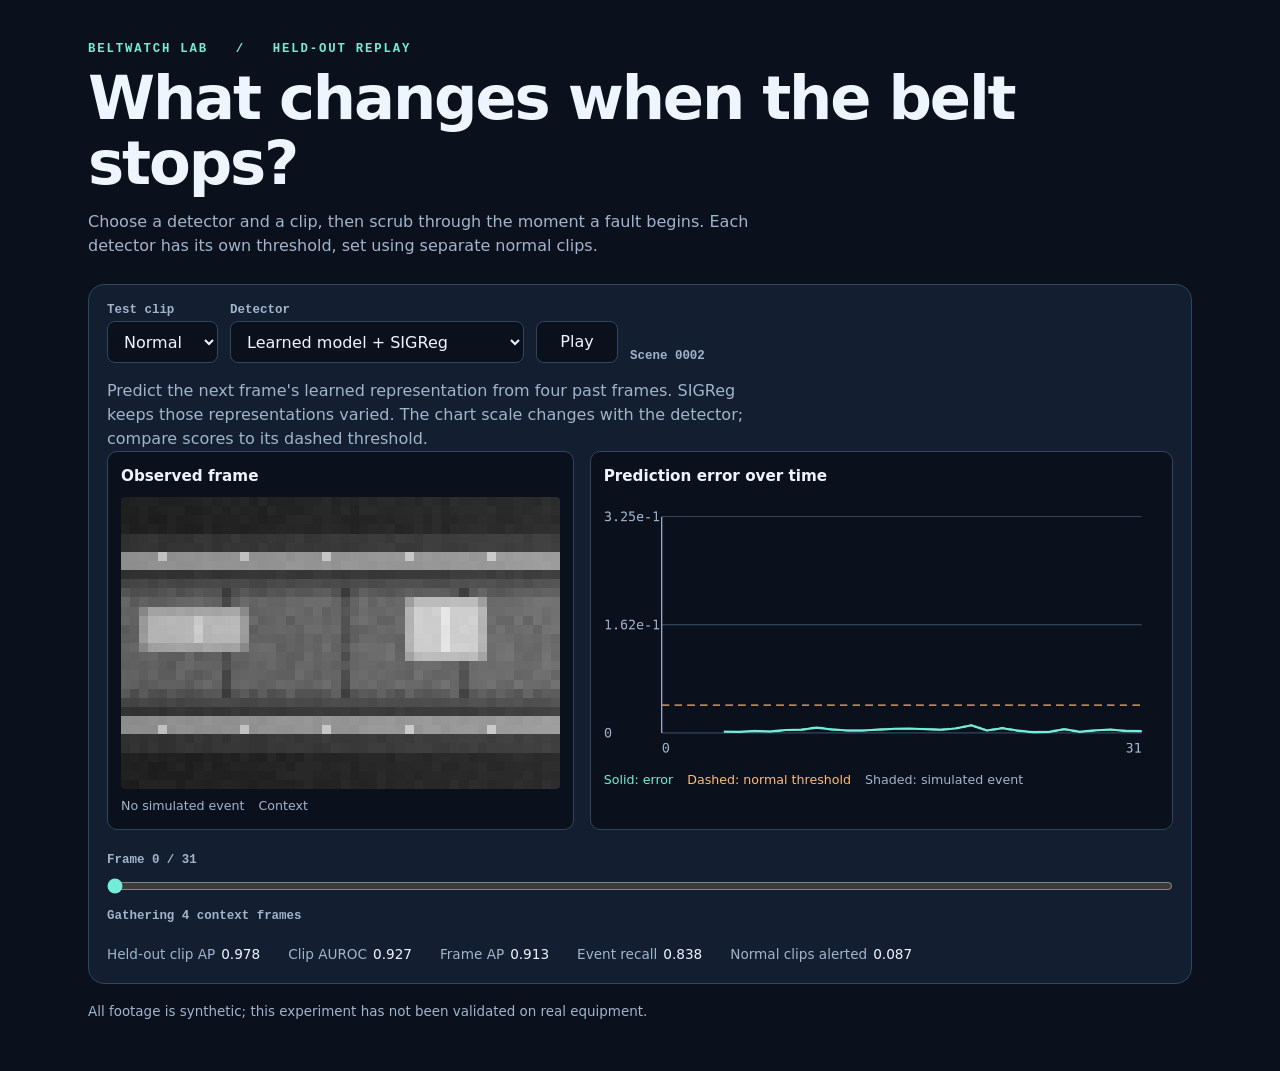
==== commit 7c646f13: "Ship v0.2.0 with public site and detector comparison" ====
--- a/docs/assets/replay.html
+++ b/docs/assets/replay.html
@@ -4,7 +4,7 @@
 <meta charset="utf-8">
 <meta name="viewport" content="width=device-width, initial-scale=1">
 <meta http-equiv="Content-Security-Policy"
-      content="default-src 'none'; script-src 'sha256-h+7X6v0O/UY6BOtcTQrgP9oEEKE3k0Hotq0Zs7OlCgs='; style-src 'unsafe-inline'">
+      content="default-src 'none'; script-src 'sha256-VB1yWv5Evm2oaAsVtOlcag9vhKHpOgfLVW0k2tKBBqg='; style-src 'unsafe-inline'">
 <title>BeltWatch Lab | Replay</title>
 <style>
 :root{color-scheme:dark;--bg:#0a111d;--panel:#131f30;--line:#31445c;--text:#edf5ff;
@@ -18,7 +18,8 @@
 .description{max-width:66ch;color:var(--muted);margin-top:14px}
 .replay{margin-top:26px;padding:18px;background:var(--panel);border:1px solid var(--line);border-radius:16px}
 .controls{display:flex;align-items:end;flex-wrap:wrap;gap:12px;margin-bottom:16px}
-.field{display:grid;gap:4px}
+.field{display:grid;gap:4px;min-width:0;max-width:100%}
+.field select{min-width:0;width:100%;max-width:100%}
 label,.meta{color:var(--muted);font:600 .78rem ui-monospace,monospace}
 button,select{min-height:42px;padding:8px 12px;background:var(--bg);color:var(--text);
               border:1px solid var(--line);border-radius:8px;font:inherit}
@@ -44,16 +45,18 @@
 <main>
   <header>
     <p class="eyebrow">BELTWATCH LAB &nbsp; / &nbsp; HELD-OUT REPLAY</p>
-    <h1>When a conveyor surprises the model</h1>
-    <p class="description">Replay synthetic clips and compare the model's forecast with its encoding of each observed
-      frame. The threshold comes from a separate set of normal clips.</p>
+    <h1>What changes when the belt stops?</h1>
+    <p class="description">Choose a detector and a clip, then scrub through the moment a fault begins.
+      Each detector has its own threshold, set using separate normal clips.</p>
   </header>
   <section class="replay" aria-label="Conveyor replay">
     <div class="controls">
       <div class="field"><label for="clip">Test clip</label><select id="clip"></select></div>
+      <div class="field"><label for="method">Detector</label><select id="method"></select></div>
       <button id="play" type="button">Play</button>
       <span id="scene" class="meta"></span>
     </div>
+    <p id="method-note" class="description"></p>
     <div class="grid">
       <figure class="pane">
         <h2>Observed frame</h2>
@@ -79,22 +82,44 @@
   <footer>All footage is synthetic; this experiment has not been validated on real equipment.</footer>
   <noscript>Enable JavaScript to play the offline replay.</noscript>
 </main>
-<script type="application/json" id="run-data">{"clips":[{"id":"test-2147485674-0002-normal","scene":2,"fault":"normal","width":48,"height":32,"pixels":"[base64]/QUE/PT8+QUI/jo+Rj8KOkZKQk5CRlMGRkJGUkJWUksaTk5aUl5iXmciWmpaYmZuWmMudmp2cnpucjY2OkpKSjo+RlJOTk5KTkJKSlpaTk5eSl5eVk5eVlZWVl5eVmZiZl5mXm5ucnZ+cLzExMTMwMjE3NTIzNTY3NjY6NzU2Ojs3Njk6Nzc4Ojo6Ojs5Pj4+PztBPUE8PUA/[base64]/QUFDjIuMj42SkI2Pk5CPj5WRj5OWlpSXkpiUkpaTl5eZlJeZm5WXmZaZmJecmZidmp+djo+OjcCOk5KOkI6SkcGPlJSSkpWWkseTk5KYmZmamMqVm5uVmpqbl8uam5ydnp6fMDMxMzAxNjI3MzcyOTYzNDg6ODU5ODw4Nzg5Ojc7PDo/PDw/PkBAQD1BQj1CP0A+LzQwNTAxNTc0Mjc2NzY0NDg3OTo4NTc8Ojg5PT05PD4/Pzs6Pj1AOz8+Pz9AP0M/[base64]/Oj86Pz89QD07PUA9Qj5CNTU1MzI0MTc3NzY3ODk0NTk6OTs2Ojg5OTs4Nzw8PDs6PD06Oz47QDw+P0A/[base64]/M4tDMz7Jqb21sdHVsZWhimrSzt7i0zrW3u7uaZ2FiamFtaHBiZ1RucG1iZmu00dDQ5NDQ07RxaGtxZ3VtWF5gmbi1ubS2zbm3ubafYGhhY2VhaW1jaU1iYWJuaWi1zdDL5M3P0LZqcm5ubWZyWF5lmrO4s7m5ybS0uLmfaWdiXl9gaGNoYlFfZmlnZl+1z8/M59DR0LVwa2llbGhzZWdmiKOkpqagpKSjp6KIamluYWJeamVrZVNobGpxcWa1y8/N5M/[base64]/QD07QDw/QD4+PUM/i4yOjYySjZCNjpSRlY+Qk5WSlpSTk5iXlJiWmJSYl5ablZqampmXmpiYnpienp+cj5GSj72RkZGQkpOUlcKVkJOVlJWXlMSXlJKUl5aVl8eblZabnJmZnM2cnJmYmp+fNTA1MzY1NzI3MjYzMzQ3OTk1NDc1Nzo3OTc7PTo7Ozk7PDk+PEA9QD0/Pz09P0M/LzQzMzYyMzc2NjM0NTMzMzQ5NzU1OzY7OjY7PTs4Oj05Oz4+Pjw9QD8/[base64]/QT88PT1CQT1BMDEyMDYzMjIyNDUyMzk1Njc3NTc4Njg2ODY7PTg6ODw8Pj86Pj0+Ozs8QT8/PT1AkY6Nj8GOj5KTkpKOk8KSkpWUkZOUlcSVmJWTmZWWmciWl5iYl5aancibmZyYnp2ajIuNkYyQkI2NkpKUkpKVlJOWkZKUlZiUkpeXl5aWlJmamJibnJaanJuZnJuYnZ6cMi8xNTYwMTUyMjY4NzY0NjU3Nzc5ODs8Ojs9PD07PTk/Pz48PD9APj07PD88QT1CQkFGQ0RIREZIRkZHRUdLS0xLR0tHTE1JSkxJTEtMTUpQUEtOUlFOTlNST1BPTlNVN01bUUxPT1hOWlZVVDlPXlZUVVZfUl5bXVU/[base64]/[base64]/[base64]/[base64]/vMC+oWlwZ2tyX0tfaF+FpaSloaGhpqKlp41nZGhqaWlqamJlWWJuZ2twb7LM0szj0M7TtWxxcXJ1Yk9hZWaYtLa4ubfNt7e1u6BpXF9sY21kb2VrVGlta2BmarXMzdHiz9HNtHBoZm9qYEhZWl2YtLO4t7jJurq7uJ1eZ2dnaGFuamNoUmRkZ3BparHRzc/[base64]/Oz4/[base64]/[base64]/PkFCjI+PkIyQkY+NjpCSkZOQkpKUkJOSk5SSmJaWmJmZlJqWlZeXnJiWmpqdnJuZmp6ai4+NksKOjZKNk5OQlcKQkZCVkpWSlseUkpeYk5OYlMmZmZmbnJmXms6ZmZyamZ6fNDQzMjQyNzczNDI0NzU1MzU5Ojg1NTw5Njo3Ozg9Ozs9OTo9QD8+Pz8/[base64]/PT0/Pj07PkA+Pz8/MTE1MzMxNTQ1NTIzNjk0NTk0Njc1Njk5OzY3Nzk6OTs5PDk/PT86QUFAQT9BQT8/[base64]/Pjs8QDs/PkFAQEM/[base64]/[base64]/PUI9MDQ1NjQ0MTU0Njc1NTU2MzQ0OjY3OTc8OTw5PTc6Ozg7Oj46Pzo/[base64]/o0s/[base64]/[base64]/[base64]/[base64]/PT0+Pz9AMTUxMDEwNDUzNzUyNDQ5Njc2NDg1OTY4Ozc8Ojk+Pjw5Pjw6PT4/PUA8Pjw+PT49j5CNj7+NkZKNlI+Pk8aSlJCWkJWXkseTk5iUmJOYmMealZmZmZmYnMuYnZyYnZyejY2OkJKOkY6NkJKQlJSTj5WQk5OVlpKSlZiWmJOVmpmYmZmamJucmZycmZybmJ6fMjU2NTU1NTc0NDQ0OTM2Njg3OjY7OTw7PDw4Nzw4Ozo7Oz49P0A8PT89Pz4/[base64]/[base64]/PT87O0A8PkA8QD5DjY+MkZCMjZGPkpSPlZGVkZGTlJGVlpOUkpKTlZWZmZeblpiYnJucmpqXnJubnJydkJGRkcGOk46Sj5SSksWRlJWWlZaTlcmUmJKVlpmWlMaWmJaam5qYmMibnZienJ2bNTAyNTAyNjE2ODg1MzU0Mzk2Nzg6Ozs7Njw4Nzw7Ozk9PDs/[base64]/PEM+MTAzMjE0MjM1MjYzNDU1OTY2Njk3ODs2ODs9Oz09Pjw6PTw8PkA9PT9AQj4/Pz5CkYyMkcGNk5OTk5SUkMaSkJKSk5aWksiYl5aZlZmWl8eVmZqblpyZmMmXmZybm5yckYuMko+RkpOPkJGRkJGUlJOVlJaRkpOUlpOXl5eXmZeZl5qbmZmYm5eZnJ2anZ6ZMzM1NDI2Mjc1MjM2Njc5Nzo6OTo3OTg2ODc4ODc4Ojk/OT0/[base64]/WmNUYFZVY1VVWl5mRl5hQ0NCQ0ZCSERFR0pFSUZLR0pIS01KTElISEtLS01PT05PTlFQTlJNUFNOTlNTT1NTMDAxMDAxMjY3NDMzMzQ3NTY1Nzg2Ozg5ODs5Ozs+Oz48OTw6PjxAO0E7QTw/QEA/jY2Rj5GQkpCOkJGPk5SVkJCQkpeSk5KYmJaZl5aWmpaXl5uVnJyampmanZ2bnZ6ai5CQjsKQjZCTlJSQksCTj5CQkZKUlMmUkpiZlZeXmceWm5iZlpeXnM2YnpqenJ6cMjUwMzU1MTc3ODg0ODY4ODY6OTs4NjY2Ozs8OTk9PTs/Pzw8Ojo6PD4/PkA+Pz0+MC8wNjU2NzU1Nzc0ODQ2Nzo6Ojg6Ozo4Nzo7Nzc+PDo7PDs+PT8/Ozw/[base64]/[base64]/BYmRjZWJdYlJbZmaGpaOjpKimo6WopZBnaWtncG1ramhlW2huaG5rb7XT0NLo0dDUY1tjY2ldZk9jaWaZu7q1u7zOuLq7t51tYmVpY3BpbWhrWm1vbmJpcbLN1M/kz8/TYF5ZaGRgYkteXF2Ztbe7tbnOvLi6uKNhamZoamBybmtuVWJiZXJoarXTzs/[base64]/[base64]/[base64]/[base64]/[base64]/[base64]/[base64]/[base64]/U0+rPhWlfYFthYGVdUWZmZ42mp6SjpqqnqauljGxtbmRjYGhlbmhWbXJucXBkttDOzurPcWNcWlpnXl9fSWNfY2xoX2Fcal9lYFBhYmtxbGhlYmpiZmdSZWlpc3JmpL/[base64]/OzxBQT1CPD5AjZGNkpGMjo2SkJOPlY+PlZKRkZWTk5iTlZWZmZmXl5SVm5WZmZmXmpubnJucmZ2dj4yNjL6RjZGSkpCRkcKTkZWWkJGUl8iSlZWUmZiYl8mYlZWYmJuWmsiZmJ2enpufMzI0NTEyMjQ2NzQyNzM0NDg4Njk5Ozg6Ojc6PTw9OTs9OTo/[base64]/PTw7PDs8Pzw+PD89PD5BMDUwNjEyNjI2MjczNTk0NTo6OjU5Ojk2ODk5Ojk8PDg6PTs8Pz0/PT4/Pz8/[base64]/[base64]/[base64]/Pz9CMjAyMjEzNDMyNTY2NTM1Mzc3NDs4Ojk2OTY7Nz04OTg+Pz8/PD49Pz9AQT88PT8+i4uMksCQj5KTkY+UksKPlZaRkJGXkcaYlZiTlJealcqWmZmYlpqcmc2amZmenJmakY+Sjo2Sj5CRlJGTkJCRkJWVkpOUkZWVkpOXlJOampiXm5qbmZebl5icnJybnpudMjI1MDMzMTI2NDM3NDk3NTg0OTc3Ozs2Ojk4PTo9PDg9Oj0/[base64]/[base64]/QD09Pzw7P0A/PT0+j4uMjI6MkpKOj46TlJSTkpGTlpKSlJKSlJeTmZSXmJmWmJqZl5aXmJicnZyZnZ6ajZGRj8OOko6SjpKSksGVkJGSkJaTksSSl5OVmJeUlcWVlpWWmZmZm8udmp6cmZmbMjM0NTEzMTQ0Nzc1Mzg1ODQ6OjU4Nzk7OTc6Oj0+Pjw8PDo9Oj4/PkE/QTxCPD5ANTIxMDExNzU1MzI4NzU0NDQ1ODo5Nzo7Nzg8PTo+Pjk+PDo5QD4/Pz09PD9BQkE/[base64]/tqOlimdjamZjZV5fT1xmYoumpqqnpKmrp6emi2VqbmhtcW1uaWhZZXNvbW5vs8/[base64]/[base64]/[base64]/pLahn4lkZ2VjZ2diYFFfa2KNo6apqaimqqenqY5mbmpqcmtocGVsXWRubm5vbbbPorijo4dbZlxkZmthaFRkbWmcuL24vb7Qu7m5vp5rY2RwYXJqb2ttXG50cWNncLjPobagn4dcYl5da2hhakpfX2OguLu8u73Rur2/[base64]/[base64]/P0BAPEA7PkJCPkNDNC80NDAyNjEyNjU3Mzg5NTU1NTc3Nzk5PDo6PDo+Pj06Pjw7Pj8/PUA7Pz0/[base64]/PDw+Pzo+PDs/PD49QT1Di4yRj8GMkJKTkI+PlcKVkpaTkJORlMiVlpaXmZaZlsqVmJabm5eXnMuZnZ6dnp2ejpCSkIyMj5GOkZGPkpSVlZOVk5OXlZWTmJWYlpSZmpealpeanJuWmp2anJ6dnZmeNTMxMDI0MjI0NjQ1OTg2NDU4Nzg3OTs8PDk4PDk4OTg/PDw/[base64]/Pj1CQUI/i5CMkoyOj5COjpKOko+Tk5GUlpWRk5STmJeXk5WYmZWbmpiYmpuXnZyYnpiZmpufi4+Ojr+SjY+NlI+SkcKTkpOWlZGVl8iVlpOXlJmalcqXlpWanJmZnMyYnZubmpyaMjIxNTQxMjU1ODQzMzY0ODk5Njs4NTY8OTo7OTo4PDs/OT07Pzs6PT4+PT9CQD5CNDExNTE2NDQ0NjgzODY0Mzo1NDU4NjY4PDg5PTs5Ojw6Pjw+PTw7PD8/[base64]/Pzw8PUNCMTIxNjUxMTExMzMyNzQ0OTU0ODY5OTY8Ojw8Nzk8PT48Ozo9Pz09PT47Pj5BPD8/i46Qkr+Sjo2RlJGSk8aVk5KVkZaXksWUmJeVk5SVmciVmpmbl5icms2YnJuamZuejJCSko6PjpOPkJOOk5KUkpSSlpaXlpiSlJKWlJOUlpebmZabl5uXm5eZm5ucmZ+ZMy80NTU2MzUzNTQ1Mzc5NTg4Nzc2ODc4Njo9ODk4PDs7OTo/PT1AQTtBQj8/[base64]/[base64]/Pj1AQD09MDMyNDI1MTUyNTY0OTQzOTU6ODg6Ojc6OjY9Nzc6Pjg8PD8/[base64]/[base64]/PDo6QEA7PD5BQj5AkI2QjY+Rj42Sj5CQkJSQkZaRkpWWl5aYlJiWlJWZlJSYlZWYmpaZmpiXm5ybm5mfjoyOksGSk46Sjo+UlMaRkpCUkZWTlceXl5iTlpWZlsmXlZWVmJabmcmXnJyYmZqeMDI2MTU0NjM2MjgyNjY0Mzk2ODo5Nzg2OTs4PD09OD0/Pjo9Pj48QUA7QEJBQkA/MzU2NTI1MTUyNjc4MzY2NDk6ODc6NTs7Ojc7ODc7OD49Ozs9Pjo9QD47PD8/[base64]/[base64]/Ojo+Ozw8PDs/PEBCQj4+NDMyMzUwMTMxNzY2OTY4NDo6Ojk4OTk3OjY3PDo8PTw5PTo8Oz0/[base64]/oG5jZ29ob2xwamxdcHRyWWNniqCht6SliWRnZWFqamZpUWNkZaC8uri5utO9vry8oGNua2xsaXRyam5XaGlsXWJdiKCjtaCgiWRfYFxmYGNeTl9jaqO8u7m6v86/[base64]/PD0/Pz9CMzA0MzM0MjYzODg1NDQ2ODg2NzU2ODc3PDg5Oj09PDg+PT89PT08PT48Qjw/[base64]/Pz0/Pj88QD4+MC8yMzE2MTY2NzI1NTY5Nzc6NTs2NjY7Nzg6ODg7ODs5Pj86PTo6Pz1AQUE/QT5DkY6RjMGQjY6SlI6UlMaQkZWTkpaTlsaXmJOTlJSVmcuYm5eWl5ecmsubmZuZm5uejY6Mjo2NjY2Nj5OSlJSQlJGVkJKUkpaUmJeXl5WZlJmal5ubmpqbnJqcnp2Zmp+eMzAzMDA1NDM0NDczODc5OTo6OTU5Njk2OzY7OT04OD0/[base64]/vbnUvbrAv6ZxZ2NtZnFpcGpxWG53YltlZoihorqioYZfY2BdaW1naVFjYGOjub27u77Uu7zAvaBkcWlqbWdvcmtyV2pnX1pkWoWhpLihpohfWmJiaGBoYlBdY2mhub25u7nQury/[base64]/[base64]/[base64]/z7y7v7yhb2VjbWhya3Zubl5uXmJbaWiHo6a2oaGJZWVjXWpsYmtQXmRln7y5ur3A1bq+vL+mZHJob2tocHBuclRsXFpdYlqKoqa3oqOHYl1hYGdcZWRKX2Znoby/vb680L/[base64]/[base64]/[base64]/[base64]/ubq6utTBwby/pHJnZW1pb212bHFfXGNdXGpmiqagvKGjjGBkY1xpaWJpUGViYqK5urm7utS/[base64]/[base64]/Pzs6Pj9APEBAQUI/[base64]/Pj8+QkM+kY6Mkb+SkJGQj5CPj8aQkZOWlpSRlMiSk5eYmZWZl8WYmZmWm5mbmMycmpqbnZ6bjY2RjZKMjpGNk5CPko+PkZCVkpOTlZeSlZeWlJaVlpaVlZubmJmamJ2cnpmZmZ2dLzAyMjQwMTU1ODQyNDc2Njg2ODY6Njs4NzY9Nz05PTg+Oj86Pzw+PT49QD89PT0/[base64]/v7vQwb/[base64]/PkI+Pj9CjYuOkr2QkZCSkpKUlMKSk5CQkJeXksSXmJOVmZSamMqXm5WVl5iamMqbnpycmp2djo6OjJCOk46Qj5GSkpCPlJCRkJOTlpaXk5OXlZeXlpSXmZmWm5ecmJ2Ympqem5+dMzM2MTAxNTQyNjI4NTU1Mzg1NzU3Nzo7OzY5ODk8Ozo9Pjk/OjpAOz4/[base64]/[base64]/v8C/v9PAvr29onBjZ29odW92WlpnYWJdWWhpiqKkt6KkjGVlYl5pbGNrUmVjZ6O+vr67v9W/[base64]/PT0+PzxBPz4/MDAxMjU0MTQxNTczNjYzNTU2NTY7ODw2Ojo4Ozc5PD4+PD4/[base64]/P0BAPT5DMzQ2NDQ0NDI1NDU1NzM4NTg4NjU7Ozw8PDg4OT04Oz4/Oz08Oz87PD88QEJCPj8/kYyNkMKOkZGNjpGTlcGRkZGRkJSSk8WYmJSVlJiYlsWbmJWWnJeZmc2XnpicmZmajI+SjYyNj5COkJCSkJCTlZCRkpGSlZiTkpWVmJeWl5aalZqXnJmWmJyamZybmJmZLzM1NjYzNzYxMjc2ODQ2Mzk2Ojo7Njo3Nzo5OTs5Pj07PTk7O0A7PEA/[base64]/wKVtZmZxZ3FrW1tdYlxhX19raommorimpoplZ2VfaWxmbFFjYmGiu7vAvb/Uvr/BvahncGhsa2pyWV9iZF9dYGBkX4qkp7ilpo5hXGFhZmFkZU1gZWqlu72/[base64]/P0BAQD5BPUFDNC80MDQ1NDY0ODY4NDQzNzg1NDo2Ozs3Nzg9OTo+Pjw9Ojk9QEA8PEA8QkI+PUM/[base64]/[base64]/[base64]/[base64]/Ojw6QTs8QEJCPUBAj4uPjo6Rjo+Nj5GRkZOUkJGWlJKSlZaVlZaZlJOYlJSWm5WYmZqamZqYnJycnpubi42Sjr+RjY+PkY+OkMaTj5SUlJaUk8SWlJaTlJialseXlZmZmZecm8mZnpianJudNDMxMDEzMzQ3NjIzNDU3OTQ6Nzc6Ozs8Nzk6PDw4Pjs7Pz87PDo6QDs/QEFCPj5BMTA1NjAzNDM2ODg4OTU1OTk4OTc4Ozo6PDs4OT08Pjw+Ozw/Oj4/[base64]/[base64]/PT4/[base64]/DqXFpZXBoYUlbWVxoYmBkXGlnjKiivKapjGZpZWJub2NuUGRnZKW7wL3AvdG+vsLDo2duaHJqXUhXYmFhYF1hYGNfi6elu6ipiGJeX2RrY2dmTWRpaJ/[base64]/[base64]/PEBAPkA+PT9CPD9CNTI1MTM0NjE0MzIyODk2NzQ4Ojk5NzY5Njw8PDs+PTo5PDo/Pjs7QD48PT1APUE9jpGMj8KSjpKNkJSOkMKPj5KSlpaSlMWWmJOUlpealMeYmZqWmZmbmc6ZnJqbm52fjIuRkpGQjY2Tj5ORj5GVkpaVkJOUkpKTmJiXlZmZlZeblZeYmZyYl5yZnZibm56fNDE2NTE0MjE0NjMzNDM3OTQ3Nzg2NjY8Ozs4Nzg6PDg8Ojo6Pzs/[base64]/AwKVxZGlyYmBMXF1eY2FlZF9maIqjp76mo4phaWVfbG9oaFBnZWekvr6/v8DTv8HBw6lmcGlxYl5HXV5jYV1YXGBoXY2ko7qppo9iXWNjbWNnY0xjZmmju8DBv73VvcO/[base64]/i5GPjY2QkpGOkI+Qk5STj5GTkZSUkZKWl5SXmJaZlZeYm5uYnJiYmJqdm56dm5qejI+OjsONkJCOkJCQlcGRkZCTlpeTl8mUkpSTlJiWlMWXmJuXm5iZmsidnpmemJ6aMy80MTExMzQ0NjQ0MzYzNzg1ODg7OTw4Nzs7OTk6Pjk7PDo5PTw6Pj0/PUFAPD4+MS82NDIxNjU0Mzc3OTM5NTU5ODk6NTw4Ozo8PTc6PDs+Pjk/P0BAPD0/[base64]/jo+NkL6Rjo2PkZOOj8STlZOVlZOWlceXlpOVlJOWmMuamZabnJmXms6cmZqdnZqfkIyNj5GOj5KQjpCRkpGUlJOUlZSXl5eYlZWYlJeVlpeVmpaXnJaYl5ebmZ2dmJqdNDAzMTQyMzQyNjc2NjM3OTU5OTY1Nzk8Nzs9Ojo5Oj46Ojk+Pjo+Oz07QD8/[base64]/vsSmb2poZFxlS19ZW2ViYmRbbWiNo6i4p6iJYmZlYm5rZWhVYWdjpb67v76+2MPCwr+jaXRvW15dSVlfYWZgWV5camCKqKe9pqeNYV9mZWljZ2VNZGVuoMHAvb7B1MG/[base64]/QTs/PDxBPkA/MzI2MTUyNzQ1NTM2Mzg1NTY0NzU6NTo8ODg4PTc8PDo/OT49Pj8/QD87QT8+Qj8/[base64]","labels":[false,false,false,false,false,false,false,false,false,false,false,false,false,false,false,false,false,false,false,false,false,false,false,false,false,false,false,false,false,false,false,false],"scores":[null,null,null,null,0.0019101721700280905,0.001652810606174171,0.002825554460287094,0.002204323885962367,0.004393395967781544,0.004806338343769312,0.008121566846966743,0.005216027144342661,0.003756037214770913,0.003607901744544506,0.00496975751593709,0.0064029027707874775,0.006526303011924028,0.005877975840121508,0.004768987186253071,0.006847125478088856,0.0114852050319314,0.00374095537699759,0.007101815193891525,0.003398402128368616,0.001022636191919446,0.0015030261129140854,0.005686074495315552,0.001839761738665402,0.0038867248222231865,0.004929305985569954,0.0029599058907479048,0.002702613826841116]},{"id":"test-2147485674-0002-jam","scene":2,"fault":"jam","width":48,"height":32,"pixels":"[base64]/QUE/PT8+QUI/jo+Rj8KOkZKQk5CRlMGRkJGUkJWUksaTk5aUl5iXmciWmpaYmZuWmMudmp2cnpucjY2OkpKSjo+RlJOTk5KTkJKSlpaTk5eSl5eVk5eVlZWVl5eVmZiZl5mXm5ucnZ+cLzExMTMwMjE3NTIzNTY3NjY6NzU2Ojs3Njk6Nzc4Ojo6Ojs5Pj4+PztBPUE8PUA/[base64]/QUFDjIuMj42SkI2Pk5CPj5WRj5OWlpSXkpiUkpaTl5eZlJeZm5WXmZaZmJecmZidmp+djo+OjcCOk5KOkI6SkcGPlJSSkpWWkseTk5KYmZmamMqVm5uVmpqbl8uam5ydnp6fMDMxMzAxNjI3MzcyOTYzNDg6ODU5ODw4Nzg5Ojc7PDo/PDw/PkBAQD1BQj1CP0A+LzQwNTAxNTc0Mjc2NzY0NDg3OTo4NTc8Ojg5PT05PD4/Pzs6Pj1AOz8+Pz9AP0M/[base64]/Oj86Pz89QD07PUA9Qj5CNTU1MzI0MTc3NzY3ODk0NTk6OTs2Ojg5OTs4Nzw8PDs6PD06Oz47QDw+P0A/[base64]/M4tDMz7Jqb21sdHVsZWhimrSzt7i0zrW3u7uaZ2FiamFtaHBiZ1RucG1iZmu00dDQ5NDQ07RxaGtxZ3VtWF5gmbi1ubS2zbm3ubafYGhhY2VhaW1jaU1iYWJuaWi1zdDL5M3P0LZqcm5ubWZyWF5lmrO4s7m5ybS0uLmfaWdiXl9gaGNoYlFfZmlnZl+1z8/M59DR0LVwa2llbGhzZWdmiKOkpqagpKSjp6KIamluYWJeamVrZVNobGpxcWa1y8/N5M/[base64]/QD07QDw/QD4+PUM/i4yOjYySjZCNjpSRlY+Qk5WSlpSTk5iXlJiWmJSYl5ablZqampmXmpiYnpienp+cj5GSj72RkZGQkpOUlcKVkJOVlJWXlMSXlJKUl5aVl8eblZabnJmZnM2cnJmYmp+fNTA1MzY1NzI3MjYzMzQ3OTk1NDc1Nzo3OTc7PTo7Ozk7PDk+PEA9QD0/Pz09P0M/LzQzMzYyMzc2NjM0NTMzMzQ5NzU1OzY7OjY7PTs4Oj05Oz4+Pjw9QD8/[base64]/QT88PT1CQT1BMDEyMDYzMjIyNDUyMzk1Njc3NTc4Njg2ODY7PTg6ODw8Pj86Pj0+Ozs8QT8/PT1AkY6Nj8GOj5KTkpKOk8KSkpWUkZOUlcSVmJWTmZWWmciWl5iYl5aancibmZyYnp2ajIuNkYyQkI2NkpKUkpKVlJOWkZKUlZiUkpeXl5aWlJmamJibnJaanJuZnJuYnZ6cMi8xNTYwMTUyMjY4NzY0NjU3Nzc5ODs8Ojs9PD07PTk/Pz48PD9APj07PD88QT1CQkFGQ0RIREZIRkZHRUdLS0xLR0tHTE1JSkxJTEtMTUpQUEtOUlFOTlNST1BPTlNVN01bUUxPT1hOWlZVVDlPXlZUVVZfUl5bXVU/[base64]/[base64]/[base64]/[base64]/vMC+oWlwZ2tyX0tfaF+FpaSloaGhpqKlp41nZGhqaWlqamJlWWJuZ2twb7LM0szj0M7TtWxxcXJ1Yk9hZWaYtLa4ubfNt7e1u6BpXF9sY21kb2VrVGlta2BmarXMzdHiz9HNtHBoZm9qYEhZWl2YtLO4t7jJurq7uJ1eZ2dnaGFuamNoUmRkZ3BparHRzc/[base64]/Oz4/[base64]/[base64]/PkFCjI+PkIyQkY+NjpCSkZOQkpKUkJOSk5SSmJaWmJmZlJqWlZeXnJiWmpqdnJuZmp6ai4+NksKOjZKNk5OQlcKQkZCVkpWSlseUkpeYk5OYlMmZmZmbnJmXms6ZmZyamZ6fNDQzMjQyNzczNDI0NzU1MzU5Ojg1NTw5Njo3Ozg9Ozs9OTo9QD8+Pz8/[base64]/PT0/Pj07PkA+Pz8/MTE1MzMxNTQ1NTIzNjk0NTk0Njc1Njk5OzY3Nzk6OTs5PDk/PT86QUFAQT9BQT8/[base64]/Pjs8QDs/PkFAQEM/[base64]/[base64]/PUI9MDQ1NjQ0MTU0Njc1NTU2MzQ0OjY3OTc8OTw5PTc6Ozg7Oj46Pzo/[base64]/o0s/[base64]/[base64]/[base64]/[base64]/PT0+Pz9AMTUxMDEwNDUzNzUyNDQ5Njc2NDg1OTY4Ozc8Ojk+Pjw5Pjw6PT4/PUA8Pjw+PT49j5CNj7+NkZKNlI+Pk8aSlJCWkJWXkseTk5iUmJOYmMealZmZmZmYnMuYnZyYnZyejY2OkJKOkY6NkJKQlJSTj5WQk5OVlpKSlZiWmJOVmpmYmZmamJucmZycmZybmJ6fMjU2NTU1NTc0NDQ0OTM2Njg3OjY7OTw7PDw4Nzw4Ozo7Oz49P0A8PT89Pz4/[base64]/[base64]/PT87O0A8PkA8QD5DjY+MkZCMjZGPkpSPlZGVkZGTlJGVlpOUkpKTlZWZmZeblpiYnJucmpqXnJubnJydkJGRkcGOk46Sj5SSksWRlJWWlZaTlcmUmJKVlpmWlMaWmJaam5qYmMibnZienJ2bNTAyNTAyNjE2ODg1MzU0Mzk2Nzg6Ozs7Njw4Nzw7Ozk9PDs/[base64]/PEM+MTAzMjE0MjM1MjYzNDU1OTY2Njk3ODs2ODs9Oz09Pjw6PTw8PkA9PT9AQj4/Pz5CkYyMkcGNk5OTk5SUkMaSkJKSk5aWksiYl5aZlZmWl8eVmZqblpyZmMmXmZybm5yckYuMko+RkpOPkJGRkJGUlJOVlJaRkpOUlpOXl5eXmZeZl5qbmZmYm5eZnJ2anZ6ZMzM1NDI2Mjc1MjM2Njc5Nzo6OTo3OTg2ODc4ODc4Ojk/OT0/[base64]/WmNUYFZVY1VVWl5mRl5hQ0NCQ0ZCSERFR0pFSUZLR0pIS01KTElISEtLS01PT05PTlFQTlJNUFNOTlNTT1NTMDAxMDAxMjY3NDMzMzQ3NTY1Nzg2Ozg5ODs5Ozs+Oz48OTw6PjxAO0E7QTw/QEA/jY2Rj5GQkpCOkJGPk5SVkJCQkpeSk5KYmJaZl5aWmpaXl5uVnJyampmanZ2bnZ6ai5CQjsKQjZCTlJSQksCTj5CQkZKUlMmUkpiZlZeXmceWm5iZlpeXnM2YnpqenJ6cMjUwMzU1MTc3ODg0ODY4ODY6OTs4NjY2Ozs8OTk9PTs/Pzw8Ojo6PD4/PkA+Pz0+MC8wNjU2NzU1Nzc0ODQ2Nzo6Ojg6Ozo4Nzo7Nzc+PDo7PDs+PT8/Ozw/[base64]/[base64]/BYmRjZWJdYlJbZmaGpaOjpKimo6WopZBnaWtncG1ramhlW2huaG5rb7XT0NLo0dDUY1tjY2ldZk9jaWaZu7q1u7zOuLq7t51tYmVpY3BpbWhrWm1vbmJpcbLN1M/kz8/TYF5ZaGRgYkteXF2Ztbe7tbnOvLi6uKNhamZoamBybmtuVWJiZXJoarXTzs/[base64]/[base64]/[base64]/[base64]/[base64]/[base64]/[base64]/[base64]/U0+rPhWlfYFthYGVdUWZmZ42mp6SjpqqnqauljGxtbmRjYGhlbmhWbXJucXBkttDOzurPcWNcWlpnXl9fSWNfY2xoX2Fcal9lYFBhYmtxbGhlYmpiZmdSZWlpc3JmpL/[base64]/OzxBQT1CPD5AjZGNkpGMjo2SkJOPlY+PlZKRkZWTk5iTlZWZmZmXl5SVm5WZmZmXmpubnJucmZ2dj4yNjL6RjZGSkpCRkcKTkZWWkJGUl8iSlZWUmZiYl8mYlZWYmJuWmsiZmJ2enpufMzI0NTEyMjQ2NzQyNzM0NDg4Njk5Ozg6Ojc6PTw9OTs9OTo/[base64]/PTw7PDs8Pzw+PD89PD5BMDUwNjEyNjI2MjczNTk0NTo6OjU5Ojk2ODk5Ojk8PDg6PTs8Pz0/PT4/Pz8/[base64]/[base64]/[base64]/Pz9CMjAyMjEzNDMyNTY2NTM1Mzc3NDs4Ojk2OTY7Nz04OTg+Pz8/PD49Pz9AQT88PT8+i4uMksCQj5KTkY+UksKPlZaRkJGXkcaYlZiTlJealcqWmZmYlpqcmc2amZmenJmakY+Sjo2Sj5CRlJGTkJCRkJWVkpOUkZWVkpOXlJOampiXm5qbmZebl5icnJybnpudMjI1MDMzMTI2NDM3NDk3NTg0OTc3Ozs2Ojk4PTo9PDg9Oj0/[base64]/[base64]/QD09Pzw7P0A/PT0+j4uMjI6MkpKOj46TlJSTkpGTlpKSlJKSlJeTmZSXmJmWmJqZl5aXmJicnZyZnZ6ajZGRj8OOko6SjpKSksGVkJGSkJaTksSSl5OVmJeUlcWVlpWWmZmZm8udmp6cmZmbMjM0NTEzMTQ0Nzc1Mzg1ODQ6OjU4Nzk7OTc6Oj0+Pjw8PDo9Oj4/PkE/QTxCPD5ANTIxMDExNzU1MzI4NzU0NDQ1ODo5Nzo7Nzg8PTo+Pjk+PDo5QD4/Pz09PD9BQkE/[base64]/tqOlimdjamZjZV5fT1xmYoumpqqnpKmrp6emi2VqbmhtcW1uaWhZZXNvbW5vs8/[base64]/[base64]/[base64]/pLahn4lkZ2VjZ2diYFFfa2KNo6apqaimqqenqY5mbmpqcmtocGVsXWRubm5vbbbPorijo4dbZlxkZmthaFRkbWmcuL24vb7Qu7m5vp5rY2RwYXJqb2ttXG50cWNncLjPobagn4dcYl5da2hhakpfX2OguLu8u73Rur2/[base64]/[base64]/P0BAPEA7PkJCPkNDNC80NDAyNjEyNjU3Mzg5NTU1NTc3Nzk5PDo6PDo+Pj06Pjw7Pj8/PUA7Pz0/[base64]/PDw+Pzo+PDs/PD49QT1Di4yRj8GMkJKTkI+PlcKVkpaTkJORlMiVlpaXmZaZlsqVmJabm5eXnMuZnZ6dnp2ejpCSkIyMj5GOkZGPkpSVlZOVk5OXlZWTmJWYlpSZmpealpeanJuWmp2anJ6dnZmeNTMxMDI0MjI0NjQ1OTg2NDU4Nzg3OTs8PDk4PDk4OTg/PDw/[base64]/Pj1CQUI/i5CMkoyOj5COjpKOko+Tk5GUlpWRk5STmJeXk5WYmZWbmpiYmpuXnZyYnpiZmpufi4+Ojr+SjY+NlI+SkcKTkpOWlZGVl8iVlpOXlJmalcqXlpWanJmZnMyYnZubmpyaMjIxNTQxMjU1ODQzMzY0ODk5Njs4NTY8OTo7OTo4PDs/OT07Pzs6PT4+PT9CQD5CNDExNTE2NDQ0NjgzODY0Mzo1NDU4NjY4PDg5PTs5Ojw6Pjw+PTw7PD8/[base64]/Pzw8PUNCMTIxNjUxMTExMzMyNzQ0OTU0ODY5OTY8Ojw8Nzk8PT48Ozo9Pz09PT47Pj5BPD8/i46Qkr+Sjo2RlJGSk8aVk5KVkZaXksWUmJeVk5SVmciVmpmbl5icms2YnJuamZuejJCSko6PjpOPkJOOk5KUkpSSlpaXlpiSlJKWlJOUlpebmZabl5uXm5eZm5ucmZ+ZMy80NTU2MzUzNTQ1Mzc5NTg4Nzc2ODc4Njo9ODk4PDs7OTo/PT1AQTtBQj8/[base64]/[base64]/Pj1AQD09MDMyNDI1MTUyNTY0OTQzOTU6ODg6Ojc6OjY9Nzc6Pjg8PD8/[base64]/[base64]/PDo6QEA7PD5BQj5AkI2QjY+Rj42Sj5CQkJSQkZaRkpWWl5aYlJiWlJWZlJSYlZWYmpaZmpiXm5ybm5mfjoyOksGSk46Sjo+UlMaRkpCUkZWTlceXl5iTlpWZlsmXlZWVmJabmcmXnJyYmZqeMDI2MTU0NjM2MjgyNjY0Mzk2ODo5Nzg2OTs4PD09OD0/Pjo9Pj48QUA7QEJBQkA/MzU2NTI1MTUyNjc4MzY2NDk6ODc6NTs7Ojc7ODc7OD49Ozs9Pjo9QD47PD8/[base64]/[base64]/Ojo+Ozw8PDs/PEBCQj4+NDMyMzUwMTMxNzY2OTY4NDo6Ojk4OTk3OjY3PDo8PTw5PTo8Oz0/[base64]/[base64]/PD0/Pz9CMzA0MzM0MjYzODg1NDQ2ODg2NzU2ODc3PDg5Oj09PDg+PT89PT08PT48Qjw/[base64]/Pz0/Pj88QD4+MC8yMzE2MTY2NzI1NTY5Nzc6NTs2NjY7Nzg6ODg7ODs5Pj86PTo6Pz1AQUE/QT5DkY6RjMGQjY6SlI6UlMaQkZWTkpaTlsaXmJOTlJSVmcuYm5eWl5ecmsubmZuZm5uejY6Mjo2NjY2Nj5OSlJSQlJGVkJKUkpaUmJeXl5WZlJmal5ubmpqbnJqcnp2Zmp+eMzAzMDA1NDM0NDczODc5OTo6OTU5Njk2OzY7OT04OD0/[base64]/vbm/omplZnBnc2hwam5XbXJzY2Z0iaKgtqOhh2JiX1pnaGBmTGJjYqG8ubu+udK7u76/[base64]/[base64]/[base64]/VmNaXF5ddpCNjJGReGBgaWhmaGZhSWRnXmhfY2xsamtoZVFmbGZuZmZqbHNwbmVTZ29pb2ZtiKCjtKOhi2VkaWRnal9fT19oZoqqpaelqKioq6qpjWhtcGltbWtuamhXaG5sbG5thKOluqGiiFpjWmtiaGFoVWZuaZy7uLy5vdO+ub+/n2xgZmticGxuaHBbbnZ0ZWtug6SiuaOiiGNhX1ppbWNnTF9hX6G7t729utG5ur3ApWJuZmxsYnRwbW9XZWVrc2lyiZ+jtaGlh2NaXV1kXmRhTF1hZ6G3uru5vNG/[base64]/[base64]/[base64]/[base64]/[base64]/[base64]/Pzs6Pj9APEBAQUI/[base64]/Pj8+QkM+kY6Mkb+SkJGQj5CPj8aQkZOWlpSRlMiSk5eYmZWZl8WYmZmWm5mbmMycmpqbnZ6bjY2RjZKMjpGNk5CPko+PkZCVkpOTlZeSlZeWlJaVlpaVlZubmJmamJ2cnpmZmZ2dLzAyMjQwMTU1ODQyNDc2Njg2ODY6Njs4NzY9Nz05PTg+Oj86Pzw+PT49QD89PT0/[base64]/[base64]/PkI+Pj9CjYuOkr2QkZCSkpKUlMKSk5CQkJeXksSXmJOVmZSamMqXm5WVl5iamMqbnpycmp2djo6OjJCOk46Qj5GSkpCPlJCRkJOTlpaXk5OXlZeXlpSXmZmWm5ecmJ2Ympqem5+dMzM2MTAxNTQyNjI4NTU1Mzg1NzU3Nzo7OzY5ODk8Ozo9Pjk/OjpAOz4/[base64]/[base64]/[base64]/ur6/[base64]/PT0+PzxBPz4/MDAxMjU0MTQxNTczNjYzNTU2NTY7ODw2Ojo4Ozc5PD4+PD4/[base64]/P0BAPT5DMzQ2NDQ0NDI1NDU1NzM4NTg4NjU7Ozw8PDg4OT04Oz4/Oz08Oz87PD88QEJCPj8/kYyNkMKOkZGNjpGTlcGRkZGRkJSSk8WYmJSVlJiYlsWbmJWWnJeZmc2XnpicmZmajI+SjYyNj5COkJCSkJCTlZCRkpGSlZiTkpWVmJeWl5aalZqXnJmWmJyamZybmJmZLzM1NjYzNzYxMjc2ODQ2Mzk2Ojo7Njo3Nzo5OTs5Pj07PTk7O0A7PEA/[base64]/P0BAQD5BPUFDNC80MDQ1NDY0ODY4NDQzNzg1NDo2Ozs3Nzg9OTo+Pjw9Ojk9QEA8PEA8QkI+PUM/[base64]/[base64]/[base64]/[base64]/Ojw6QTs8QEJCPUBAj4uPjo6Rjo+Nj5GRkZOUkJGWlJKSlZaVlZaZlJOYlJSWm5WYmZqamZqYnJycnpubi42Sjr+RjY+PkY+OkMaTj5SUlJaUk8SWlJaTlJialseXlZmZmZecm8mZnpianJudNDMxMDEzMzQ3NjIzNDU3OTQ6Nzc6Ozs8Nzk6PDw4Pjs7Pz87PDo6QDs/QEFCPj5BMTA1NjAzNDM2ODg4OTU1OTk4OTc4Ozo6PDs4OT08Pjw+Ozw/Oj4/[base64]/[base64]/PT4/[base64]/[base64]/[base64]/PEBAPkA+PT9CPD9CNTI1MTM0NjE0MzIyODk2NzQ4Ojk5NzY5Njw8PDs+PTo5PDo/Pjs7QD48PT1APUE9jpGMj8KSjpKNkJSOkMKPj5KSlpaSlMWWmJOUlpealMeYmZqWmZmbmc6ZnJqbm52fjIuRkpGQjY2Tj5ORj5GVkpaVkJOUkpKTmJiXlZmZlZeblZeYmZyYl5yZnZibm56fNDE2NTE0MjE0NjMzNDM3OTQ3Nzg2NjY8Ozs4Nzg6PDg8Ojo6Pzs/[base64]/i5GPjY2QkpGOkI+Qk5STj5GTkZSUkZKWl5SXmJaZlZeYm5uYnJiYmJqdm56dm5qejI+OjsONkJCOkJCQlcGRkZCTlpeTl8mUkpSTlJiWlMWXmJuXm5iZmsidnpmemJ6aMy80MTExMzQ0NjQ0MzYzNzg1ODg7OTw4Nzs7OTk6Pjk7PDo5PTw6Pj0/PUFAPD4+MS82NDIxNjU0Mzc3OTM5NTU5ODk6NTw4Ozo8PTc6PDs+Pjk/P0BAPD0/[base64]/jo+NkL6Rjo2PkZOOj8STlZOVlZOWlceXlpOVlJOWmMuamZabnJmXms6cmZqdnZqfkIyNj5GOj5KQjpCRkpGUlJOUlZSXl5eYlZWYlJeVlpeVmpaXnJaYl5ebmZ2dmJqdNDAzMTQyMzQyNjc2NjM3OTU5OTY1Nzk8Nzs9Ojo5Oj46Ojk+Pjo+Oz07QD8/[base64]/QTs/PDxBPkA/MzI2MTUyNzQ1NTM2Mzg1NTY0NzU6NTo8ODg4PTc8PDo/OT49Pj8/QD87QT8+Qj8/[base64]","labels":[false,false,false,false,false,false,false,false,false,false,false,false,false,false,false,false,false,false,true,true,true,true,true,true,true,true,true,true,true,true,true,true],"scores":[null,null,null,null,0.0019101721700280905,0.001652810606174171,0.002825554460287094,0.002204323885962367,0.004393395967781544,0.004806338343769312,0.008121566846966743,0.005216027144342661,0.003756037214770913,0.003607901744544506,0.00496975751593709,0.0064029027707874775,0.006526303011924028,0.005877975840121508,0.04813853278756142,0.031564515084028244,0.04180358722805977,0.04346070811152458,0.05193487927317619,0.055387675762176514,0.047579921782016754,0.058721818029880524,0.043003328144550323,0.05653606355190277,0.05340253561735153,0.0481940433382988,0.05358290672302246,0.052668843418359756]},{"id":"test-2147485674-0002-reverse","scene":2,"fault":"reverse","width":48,"height":32,"pixels":"[base64]/QUE/PT8+QUI/jo+Rj8KOkZKQk5CRlMGRkJGUkJWUksaTk5aUl5iXmciWmpaYmZuWmMudmp2cnpucjY2OkpKSjo+RlJOTk5KTkJKSlpaTk5eSl5eVk5eVlZWVl5eVmZiZl5mXm5ucnZ+cLzExMTMwMjE3NTIzNTY3NjY6NzU2Ojs3Njk6Nzc4Ojo6Ojs5Pj4+PztBPUE8PUA/[base64]/QUFDjIuMj42SkI2Pk5CPj5WRj5OWlpSXkpiUkpaTl5eZlJeZm5WXmZaZmJecmZidmp+djo+OjcCOk5KOkI6SkcGPlJSSkpWWkseTk5KYmZmamMqVm5uVmpqbl8uam5ydnp6fMDMxMzAxNjI3MzcyOTYzNDg6ODU5ODw4Nzg5Ojc7PDo/PDw/PkBAQD1BQj1CP0A+LzQwNTAxNTc0Mjc2NzY0NDg3OTo4NTc8Ojg5PT05PD4/Pzs6Pj1AOz8+Pz9AP0M/[base64]/Oj86Pz89QD07PUA9Qj5CNTU1MzI0MTc3NzY3ODk0NTk6OTs2Ojg5OTs4Nzw8PDs6PD06Oz47QDw+P0A/[base64]/M4tDMz7Jqb21sdHVsZWhimrSzt7i0zrW3u7uaZ2FiamFtaHBiZ1RucG1iZmu00dDQ5NDQ07RxaGtxZ3VtWF5gmbi1ubS2zbm3ubafYGhhY2VhaW1jaU1iYWJuaWi1zdDL5M3P0LZqcm5ubWZyWF5lmrO4s7m5ybS0uLmfaWdiXl9gaGNoYlFfZmlnZl+1z8/M59DR0LVwa2llbGhzZWdmiKOkpqagpKSjp6KIamluYWJeamVrZVNobGpxcWa1y8/N5M/[base64]/QD07QDw/QD4+PUM/i4yOjYySjZCNjpSRlY+Qk5WSlpSTk5iXlJiWmJSYl5ablZqampmXmpiYnpienp+cj5GSj72RkZGQkpOUlcKVkJOVlJWXlMSXlJKUl5aVl8eblZabnJmZnM2cnJmYmp+fNTA1MzY1NzI3MjYzMzQ3OTk1NDc1Nzo3OTc7PTo7Ozk7PDk+PEA9QD0/Pz09P0M/LzQzMzYyMzc2NjM0NTMzMzQ5NzU1OzY7OjY7PTs4Oj05Oz4+Pjw9QD8/[base64]/QT88PT1CQT1BMDEyMDYzMjIyNDUyMzk1Njc3NTc4Njg2ODY7PTg6ODw8Pj86Pj0+Ozs8QT8/PT1AkY6Nj8GOj5KTkpKOk8KSkpWUkZOUlcSVmJWTmZWWmciWl5iYl5aancibmZyYnp2ajIuNkYyQkI2NkpKUkpKVlJOWkZKUlZiUkpeXl5aWlJmamJibnJaanJuZnJuYnZ6cMi8xNTYwMTUyMjY4NzY0NjU3Nzc5ODs8Ojs9PD07PTk/Pz48PD9APj07PD88QT1CQkFGQ0RIREZIRkZHRUdLS0xLR0tHTE1JSkxJTEtMTUpQUEtOUlFOTlNST1BPTlNVN01bUUxPT1hOWlZVVDlPXlZUVVZfUl5bXVU/[base64]/[base64]/[base64]/[base64]/vMC+oWlwZ2tyX0tfaF+FpaSloaGhpqKlp41nZGhqaWlqamJlWWJuZ2twb7LM0szj0M7TtWxxcXJ1Yk9hZWaYtLa4ubfNt7e1u6BpXF9sY21kb2VrVGlta2BmarXMzdHiz9HNtHBoZm9qYEhZWl2YtLO4t7jJurq7uJ1eZ2dnaGFuamNoUmRkZ3BparHRzc/[base64]/Oz4/[base64]/[base64]/PkFCjI+PkIyQkY+NjpCSkZOQkpKUkJOSk5SSmJaWmJmZlJqWlZeXnJiWmpqdnJuZmp6ai4+NksKOjZKNk5OQlcKQkZCVkpWSlseUkpeYk5OYlMmZmZmbnJmXms6ZmZyamZ6fNDQzMjQyNzczNDI0NzU1MzU5Ojg1NTw5Njo3Ozg9Ozs9OTo9QD8+Pz8/[base64]/PT0/Pj07PkA+Pz8/MTE1MzMxNTQ1NTIzNjk0NTk0Njc1Njk5OzY3Nzk6OTs5PDk/PT86QUFAQT9BQT8/[base64]/Pjs8QDs/PkFAQEM/[base64]/[base64]/PUI9MDQ1NjQ0MTU0Njc1NTU2MzQ0OjY3OTc8OTw5PTc6Ozg7Oj46Pzo/[base64]/o0s/[base64]/[base64]/[base64]/[base64]/PT0+Pz9AMTUxMDEwNDUzNzUyNDQ5Njc2NDg1OTY4Ozc8Ojk+Pjw5Pjw6PT4/PUA8Pjw+PT49j5CNj7+NkZKNlI+Pk8aSlJCWkJWXkseTk5iUmJOYmMealZmZmZmYnMuYnZyYnZyejY2OkJKOkY6NkJKQlJSTj5WQk5OVlpKSlZiWmJOVmpmYmZmamJucmZycmZybmJ6fMjU2NTU1NTc0NDQ0OTM2Njg3OjY7OTw7PDw4Nzw4Ozo7Oz49P0A8PT89Pz4/[base64]/[base64]/PT87O0A8PkA8QD5DjY+MkZCMjZGPkpSPlZGVkZGTlJGVlpOUkpKTlZWZmZeblpiYnJucmpqXnJubnJydkJGRkcGOk46Sj5SSksWRlJWWlZaTlcmUmJKVlpmWlMaWmJaam5qYmMibnZienJ2bNTAyNTAyNjE2ODg1MzU0Mzk2Nzg6Ozs7Njw4Nzw7Ozk9PDs/[base64]/PEM+MTAzMjE0MjM1MjYzNDU1OTY2Njk3ODs2ODs9Oz09Pjw6PTw8PkA9PT9AQj4/Pz5CkYyMkcGNk5OTk5SUkMaSkJKSk5aWksiYl5aZlZmWl8eVmZqblpyZmMmXmZybm5yckYuMko+RkpOPkJGRkJGUlJOVlJaRkpOUlpOXl5eXmZeZl5qbmZmYm5eZnJ2anZ6ZMzM1NDI2Mjc1MjM2Njc5Nzo6OTo3OTg2ODc4ODc4Ojk/OT0/[base64]/WmNUYFZVY1VVWl5mRl5hQ0NCQ0ZCSERFR0pFSUZLR0pIS01KTElISEtLS01PT05PTlFQTlJNUFNOTlNTT1NTMDAxMDAxMjY3NDMzMzQ3NTY1Nzg2Ozg5ODs5Ozs+Oz48OTw6PjxAO0E7QTw/QEA/jY2Rj5GQkpCOkJGPk5SVkJCQkpeSk5KYmJaZl5aWmpaXl5uVnJyampmanZ2bnZ6ai5CQjsKQjZCTlJSQksCTj5CQkZKUlMmUkpiZlZeXmceWm5iZlpeXnM2YnpqenJ6cMjUwMzU1MTc3ODg0ODY4ODY6OTs4NjY2Ozs8OTk9PTs/Pzw8Ojo6PD4/PkA+Pz0+MC8wNjU2NzU1Nzc0ODQ2Nzo6Ojg6Ozo4Nzo7Nzc+PDo7PDs+PT8/Ozw/[base64]/[base64]/BYmRjZWJdYlJbZmaGpaOjpKimo6WopZBnaWtncG1ramhlW2huaG5rb7XT0NLo0dDUY1tjY2ldZk9jaWaZu7q1u7zOuLq7t51tYmVpY3BpbWhrWm1vbmJpcbLN1M/kz8/TYF5ZaGRgYkteXF2Ztbe7tbnOvLi6uKNhamZoamBybmtuVWJiZXJoarXTzs/[base64]/[base64]/[base64]/[base64]/[base64]/[base64]/[base64]/[base64]/U0+rPhWlfYFthYGVdUWZmZ42mp6SjpqqnqauljGxtbmRjYGhlbmhWbXJucXBkttDOzurPcWNcWlpnXl9fSWNfY2xoX2Fcal9lYFBhYmtxbGhlYmpiZmdSZWlpc3JmpL/[base64]/OzxBQT1CPD5AjZGNkpGMjo2SkJOPlY+PlZKRkZWTk5iTlZWZmZmXl5SVm5WZmZmXmpubnJucmZ2dj4yNjL6RjZGSkpCRkcKTkZWWkJGUl8iSlZWUmZiYl8mYlZWYmJuWmsiZmJ2enpufMzI0NTEyMjQ2NzQyNzM0NDg4Njk5Ozg6Ojc6PTw9OTs9OTo/[base64]/PTw7PDs8Pzw+PD89PD5BMDUwNjEyNjI2MjczNTk0NTo6OjU5Ojk2ODk5Ojk8PDg6PTs8Pz0/PT4/Pz8/[base64]/[base64]/[base64]/Pz9CMjAyMjEzNDMyNTY2NTM1Mzc3NDs4Ojk2OTY7Nz04OTg+Pz8/PD49Pz9AQT88PT8+i4uMksCQj5KTkY+UksKPlZaRkJGXkcaYlZiTlJealcqWmZmYlpqcmc2amZmenJmakY+Sjo2Sj5CRlJGTkJCRkJWVkpOUkZWVkpOXlJOampiXm5qbmZebl5icnJybnpudMjI1MDMzMTI2NDM3NDk3NTg0OTc3Ozs2Ojk4PTo9PDg9Oj0/[base64]/[base64]/QD09Pzw7P0A/PT0+j4uMjI6MkpKOj46TlJSTkpGTlpKSlJKSlJeTmZSXmJmWmJqZl5aXmJicnZyZnZ6ajZGRj8OOko6SjpKSksGVkJGSkJaTksSSl5OVmJeUlcWVlpWWmZmZm8udmp6cmZmbMjM0NTEzMTQ0Nzc1Mzg1ODQ6OjU4Nzk7OTc6Oj0+Pjw8PDo9Oj4/PkE/QTxCPD5ANTIxMDExNzU1MzI4NzU0NDQ1ODo5Nzo7Nzg8PTo+Pjk+PDo5QD4/Pz09PD9BQkE/[base64]/tqOlimdjamZjZV5fT1xmYoumpqqnpKmrp6emi2VqbmhtcW1uaWhZZXNvbW5vs8/[base64]/[base64]/[base64]/pLahn4lkZ2VjZ2diYFFfa2KNo6apqaimqqenqY5mbmpqcmtocGVsXWRubm5vbbbPorijo4dbZlxkZmthaFRkbWmcuL24vb7Qu7m5vp5rY2RwYXJqb2ttXG50cWNncLjPobagn4dcYl5da2hhakpfX2OguLu8u73Rur2/[base64]/[base64]/P0BAPEA7PkJCPkNDNC80NDAyNjEyNjU3Mzg5NTU1NTc3Nzk5PDo6PDo+Pj06Pjw7Pj8/PUA7Pz0/[base64]/PDw+Pzo+PDs/PD49QT1Di4yRj8GMkJKTkI+PlcKVkpaTkJORlMiVlpaXmZaZlsqVmJabm5eXnMuZnZ6dnp2ejpCSkIyMj5GOkZGPkpSVlZOVk5OXlZWTmJWYlpSZmpealpeanJuWmp2anJ6dnZmeNTMxMDI0MjI0NjQ1OTg2NDU4Nzg3OTs8PDk4PDk4OTg/PDw/[base64]/Pj1CQUI/i5CMkoyOj5COjpKOko+Tk5GUlpWRk5STmJeXk5WYmZWbmpiYmpuXnZyYnpiZmpufi4+Ojr+SjY+NlI+SkcKTkpOWlZGVl8iVlpOXlJmalcqXlpWanJmZnMyYnZubmpyaMjIxNTQxMjU1ODQzMzY0ODk5Njs4NTY8OTo7OTo4PDs/OT07Pzs6PT4+PT9CQD5CNDExNTE2NDQ0NjgzODY0Mzo1NDU4NjY4PDg5PTs5Ojw6Pjw+PTw7PD8/[base64]/Pzw8PUNCMTIxNjUxMTExMzMyNzQ0OTU0ODY5OTY8Ojw8Nzk8PT48Ozo9Pz09PT47Pj5BPD8/i46Qkr+Sjo2RlJGSk8aVk5KVkZaXksWUmJeVk5SVmciVmpmbl5icms2YnJuamZuejJCSko6PjpOPkJOOk5KUkpSSlpaXlpiSlJKWlJOUlpebmZabl5uXm5eZm5ucmZ+ZMy80NTU2MzUzNTQ1Mzc5NTg4Nzc2ODc4Njo9ODk4PDs7OTo/PT1AQTtBQj8/[base64]/[base64]/Pj1AQD09MDMyNDI1MTUyNTY0OTQzOTU6ODg6Ojc6OjY9Nzc6Pjg8PD8/[base64]/[base64]/PDo6QEA7PD5BQj5AkI2QjY+Rj42Sj5CQkJSQkZaRkpWWl5aYlJiWlJWZlJSYlZWYmpaZmpiXm5ybm5mfjoyOksGSk46Sjo+UlMaRkpCUkZWTlceXl5iTlpWZlsmXlZWVmJabmcmXnJyYmZqeMDI2MTU0NjM2MjgyNjY0Mzk2ODo5Nzg2OTs4PD09OD0/Pjo9Pj48QUA7QEJBQkA/MzU2NTI1MTUyNjc4MzY2NDk6ODc6NTs7Ojc7ODc7OD49Ozs9Pjo9QD47PD8/[base64]/[base64]/Ojo+Ozw8PDs/PEBCQj4+NDMyMzUwMTMxNzY2OTY4NDo6Ojk4OTk3OjY3PDo8PTw5PTo8Oz0/[base64]/PD0/Pz9CMzA0MzM0MjYzODg1NDQ2ODg2NzU2ODc3PDg5Oj09PDg+PT89PT08PT48Qjw/[base64]/Pz0/Pj88QD4+MC8yMzE2MTY2NzI1NTY5Nzc6NTs2NjY7Nzg6ODg7ODs5Pj86PTo6Pz1AQUE/QT5DkY6RjMGQjY6SlI6UlMaQkZWTkpaTlsaXmJOTlJSVmcuYm5eWl5ecmsubmZuZm5uejY6Mjo2NjY2Nj5OSlJSQlJGVkJKUkpaUmJeXl5WZlJmal5ubmpqbnJqcnp2Zmp+eMzAzMDA1NDM0NDczODc5OTo6OTU5Njk2OzY7OT04OD0/[base64]/[base64]/[base64]/[base64]/kn4hfZ1pmYmVeYlRlaGefu7e8ubfQuLy5vaNuXmZuYG1ncWZqWW9ubmdobrnU0NTknolfZGFbaGtfY0leYmCdt7i6t7zQt729uqFhamdta2BwbmpwUWllanBsa7PT08/[base64]/[base64]/[base64]/[base64]/U0ejUdmdgYFllXWJdTGNjZGxpX2NhZ2JhX01laGVtbmhlZm9mZWZOaWprdG9mosDAvcK/[base64]/[base64]/Pzs6Pj9APEBAQUI/[base64]/Pj8+QkM+kY6Mkb+SkJGQj5CPj8aQkZOWlpSRlMiSk5eYmZWZl8WYmZmWm5mbmMycmpqbnZ6bjY2RjZKMjpGNk5CPko+PkZCVkpOTlZeSlZeWlJaVlpaVlZubmJmamJ2cnpmZmZ2dLzAyMjQwMTU1ODQyNDc2Njg2ODY6Njs4NzY9Nz05PTg+Oj86Pzw+PT49QD89PT0/[base64]/[base64]/PkI+Pj9CjYuOkr2QkZCSkpKUlMKSk5CQkJeXksSXmJOVmZSamMqXm5WVl5iamMqbnpycmp2djo6OjJCOk46Qj5GSkpCPlJCRkJOTlpaXk5OXlZeXlpSXmZmWm5ecmJ2Ympqem5+dMzM2MTAxNTQyNjI4NTU1Mzg1NzU3Nzo7OzY5ODk8Ozo9Pjk/OjpAOz4/[base64]/[base64]/PWl5aZlphYEddZGNqZ2BdXGxiX2JPYmhnbm5mYmBqZWhoUWZqbXFzZ5++wL2/[base64]/[base64]/[base64]/[base64]/PT0+PzxBPz4/MDAxMjU0MTQxNTczNjYzNTU2NTY7ODw2Ojo4Ozc5PD4+PD4/[base64]/P0BAPT5DMzQ2NDQ0NDI1NDU1NzM4NTg4NjU7Ozw8PDg4OT04Oz4/Oz08Oz87PD88QEJCPj8/kYyNkMKOkZGNjpGTlcGRkZGRkJSSk8WYmJSVlJiYlsWbmJWWnJeZmc2XnpicmZmajI+SjYyNj5COkJCSkJCTlZCRkpGSlZiTkpWVmJeWl5aalZqXnJmWmJyamZybmJmZLzM1NjYzNzYxMjc2ODQ2Mzk2Ojo7Njo3Nzo5OTs5Pj07PTk7O0A7PEA/QD09Qj09QUdHR0ZDRERHREVESEZLRklHSUtMSk1KSk5NTU1OUEtQTU5QUkxST01NUFNPTk9PUlNWVUw4T1xUT1RSXlZZVltROFNfVVdXWltUW1xbVD9XXl1UWFhiW11fYFhDVmZhZmZlYlpIXmdgZVxkaWtpaWhiS2VoYWljY21ua2tqZU1ocWRuZmejvcC/wb+9waNtZGJoXGBMX2ZhhqShp6SmpKeno6qOaGptbGlvbG9naVlkcWxucG+0ztHQ6dTO0rRtZl5qXGRMaGVkm7m5u7a2zLe5u7qdal5fbGFsaG1qbFRtbWxmZm+00NDN5s/S0bVvWmZnXWFJW2Bhnbe5tba5zri7urqeX2plamdibWtoalBnZGdvaGy2zdPP5c7P0LloW2NaY11LXWRjnri3ura4zry3t7mfZWhiYmJiaWJsY1Bka29uaWay08/[base64]/P0BAQD5BPUFDNC80MDQ1NDY0ODY4NDQzNzg1NDo2Ozs3Nzg9OTo+Pjw9Ojk9QEA8PEA8QkI+PUM/[base64]/[base64]/[base64]/[base64]/Ojw6QTs8QEJCPUBAj4uPjo6Rjo+Nj5GRkZOUkJGWlJKSlZaVlZaZlJOYlJSWm5WYmZqamZqYnJycnpubi42Sjr+RjY+PkY+OkMaTj5SUlJaUk8SWlJaTlJialseXlZmZmZecm8mZnpianJudNDMxMDEzMzQ3NjIzNDU3OTQ6Nzc6Ozs8Nzk6PDw4Pjs7Pz87PDo6QDs/QEFCPj5BMTA1NjAzNDM2ODg4OTU1OTk4OTc4Ozo6PDs4OT08Pjw+Ozw/Oj4/[base64]/[base64]/PT4/[base64]/[base64]/[base64]/PEBAPkA+PT9CPD9CNTI1MTM0NjE0MzIyODk2NzQ4Ojk5NzY5Njw8PDs+PTo5PDo/Pjs7QD48PT1APUE9jpGMj8KSjpKNkJSOkMKPj5KSlpaSlMWWmJOUlpealMeYmZqWmZmbmc6ZnJqbm52fjIuRkpGQjY2Tj5ORj5GVkpaVkJOUkpKTmJiXlZmZlZeblZeYmZyYl5yZnZibm56fNDE2NTE0MjE0NjMzNDM3OTQ3Nzg2NjY8Ozs4Nzg6PDg8Ojo6Pzs/[base64]/S0rhqcXFxXWJRZ2Rnmrm3uri3z7a5uLegZ2JfamFpaWpmbVNpb2xiZWqw0tHR6M/Q0LVxZGlyYmBMXF1emLe4ubm0y7i2uryeXmhhaWVfbG9oaFBnZWdvaGu0z9DO5NHR07lmcGlxYl5HXV5jmbOztLm5zLu3trihZ2piXWNjbWNnY0xjZmlrZWW2z83Q4tPP0bRubW1qZl1OYGVmh6WgoaSlpaSkqKiJa2pqYGRgal9uYlNqbHFyc2Sz0NLM4s/R1LdvdnVoXVpIYF5jZWteXl5mXmBiR2FlZWtrY2Fkbl9nYkxpZ21tb2qevLm/[base64]/i5GPjY2QkpGOkI+Qk5STj5GTkZSUkZKWl5SXmJaZlZeYm5uYnJiYmJqdm56dm5qejI+OjsONkJCOkJCQlcGRkZCTlpeTl8mUkpSTlJiWlMWXmJuXm5iZmsidnpmemJ6aMy80MTExMzQ0NjQ0MzYzNzg1ODg7OTw4Nzs7OTk6Pjk7PDo5PTw6Pj0/PUFAPD4+MS82NDIxNjU0Mzc3OTM5NTU5ODk6NTw4Ozo8PTc6PDs+Pjk/P0BAPD0/[base64]/jo+NkL6Rjo2PkZOOj8STlZOVlZOWlceXlpOVlJOWmMuamZabnJmXms6cmZqdnZqfkIyNj5GOj5KQjpCRkpGUlJOUlZSXl5eYlZWYlJeVlpeVmpaXnJaYl5ebmZ2dmJqdNDAzMTQyMzQyNjc2NjM3OTU5OTY1Nzk8Nzs9Ojo5Oj46Ojk+Pjo+Oz07QD8/[base64]/QTs/PDxBPkA/MzI2MTUyNzQ1NTM2Mzg1NTY0NzU6NTo8ODg4PTc8PDo/OT49Pj8/QD87QT8+Qj8/[base64]","labels":[false,false,false,false,false,false,false,false,false,false,false,false,false,false,false,false,false,false,true,true,true,true,true,true,true,true,true,true,true,true,true,true],"scores":[null,null,null,null,0.0019101721700280905,0.001652810606174171,0.002825554460287094,0.002204323885962367,0.004393395967781544,0.004806338343769312,0.008121566846966743,0.005216027144342661,0.003756037214770913,0.003607901744544506,0.00496975751593709,0.0064029027707874775,0.006526303011924028,0.005877975840121508,0.1724221110343933,0.1042996495962143,0.15334372222423553,0.17495806515216827,0.18334504961967468,0.17099761962890625,0.16185958683490753,0.18048422038555145,0.21177758276462555,0.2720555067062378,0.2939152419567108,0.3135102689266205,0.32496213912963867,0.311460942029953]},{"id":"test-2147485674-0002-debris","scene":2,"fault":"debris","width":48,"height":32,"pixels":"[base64]/QUE/PT8+QUI/jo+Rj8KOkZKQk5CRlMGRkJGUkJWUksaTk5aUl5iXmciWmpaYmZuWmMudmp2cnpucjY2OkpKSjo+RlJOTk5KTkJKSlpaTk5eSl5eVk5eVlZWVl5eVmZiZl5mXm5ucnZ+cLzExMTMwMjE3NTIzNTY3NjY6NzU2Ojs3Njk6Nzc4Ojo6Ojs5Pj4+PztBPUE8PUA/[base64]/QUFDjIuMj42SkI2Pk5CPj5WRj5OWlpSXkpiUkpaTl5eZlJeZm5WXmZaZmJecmZidmp+djo+OjcCOk5KOkI6SkcGPlJSSkpWWkseTk5KYmZmamMqVm5uVmpqbl8uam5ydnp6fMDMxMzAxNjI3MzcyOTYzNDg6ODU5ODw4Nzg5Ojc7PDo/PDw/PkBAQD1BQj1CP0A+LzQwNTAxNTc0Mjc2NzY0NDg3OTo4NTc8Ojg5PT05PD4/Pzs6Pj1AOz8+Pz9AP0M/[base64]/Oj86Pz89QD07PUA9Qj5CNTU1MzI0MTc3NzY3ODk0NTk6OTs2Ojg5OTs4Nzw8PDs6PD06Oz47QDw+P0A/[base64]/M4tDMz7Jqb21sdHVsZWhimrSzt7i0zrW3u7uaZ2FiamFtaHBiZ1RucG1iZmu00dDQ5NDQ07RxaGtxZ3VtWF5gmbi1ubS2zbm3ubafYGhhY2VhaW1jaU1iYWJuaWi1zdDL5M3P0LZqcm5ubWZyWF5lmrO4s7m5ybS0uLmfaWdiXl9gaGNoYlFfZmlnZl+1z8/M59DR0LVwa2llbGhzZWdmiKOkpqagpKSjp6KIamluYWJeamVrZVNobGpxcWa1y8/N5M/[base64]/QD07QDw/QD4+PUM/i4yOjYySjZCNjpSRlY+Qk5WSlpSTk5iXlJiWmJSYl5ablZqampmXmpiYnpienp+cj5GSj72RkZGQkpOUlcKVkJOVlJWXlMSXlJKUl5aVl8eblZabnJmZnM2cnJmYmp+fNTA1MzY1NzI3MjYzMzQ3OTk1NDc1Nzo3OTc7PTo7Ozk7PDk+PEA9QD0/Pz09P0M/LzQzMzYyMzc2NjM0NTMzMzQ5NzU1OzY7OjY7PTs4Oj05Oz4+Pjw9QD8/[base64]/QT88PT1CQT1BMDEyMDYzMjIyNDUyMzk1Njc3NTc4Njg2ODY7PTg6ODw8Pj86Pj0+Ozs8QT8/PT1AkY6Nj8GOj5KTkpKOk8KSkpWUkZOUlcSVmJWTmZWWmciWl5iYl5aancibmZyYnp2ajIuNkYyQkI2NkpKUkpKVlJOWkZKUlZiUkpeXl5aWlJmamJibnJaanJuZnJuYnZ6cMi8xNTYwMTUyMjY4NzY0NjU3Nzc5ODs8Ojs9PD07PTk/Pz48PD9APj07PD88QT1CQkFGQ0RIREZIRkZHRUdLS0xLR0tHTE1JSkxJTEtMTUpQUEtOUlFOTlNST1BPTlNVN01bUUxPT1hOWlZVVDlPXlZUVVZfUl5bXVU/[base64]/[base64]/[base64]/[base64]/vMC+oWlwZ2tyX0tfaF+FpaSloaGhpqKlp41nZGhqaWlqamJlWWJuZ2twb7LM0szj0M7TtWxxcXJ1Yk9hZWaYtLa4ubfNt7e1u6BpXF9sY21kb2VrVGlta2BmarXMzdHiz9HNtHBoZm9qYEhZWl2YtLO4t7jJurq7uJ1eZ2dnaGFuamNoUmRkZ3BparHRzc/[base64]/Oz4/[base64]/[base64]/PkFCjI+PkIyQkY+NjpCSkZOQkpKUkJOSk5SSmJaWmJmZlJqWlZeXnJiWmpqdnJuZmp6ai4+NksKOjZKNk5OQlcKQkZCVkpWSlseUkpeYk5OYlMmZmZmbnJmXms6ZmZyamZ6fNDQzMjQyNzczNDI0NzU1MzU5Ojg1NTw5Njo3Ozg9Ozs9OTo9QD8+Pz8/[base64]/PT0/Pj07PkA+Pz8/MTE1MzMxNTQ1NTIzNjk0NTk0Njc1Njk5OzY3Nzk6OTs5PDk/PT86QUFAQT9BQT8/[base64]/Pjs8QDs/PkFAQEM/[base64]/[base64]/PUI9MDQ1NjQ0MTU0Njc1NTU2MzQ0OjY3OTc8OTw5PTc6Ozg7Oj46Pzo/[base64]/o0s/[base64]/[base64]/[base64]/[base64]/PT0+Pz9AMTUxMDEwNDUzNzUyNDQ5Njc2NDg1OTY4Ozc8Ojk+Pjw5Pjw6PT4/PUA8Pjw+PT49j5CNj7+NkZKNlI+Pk8aSlJCWkJWXkseTk5iUmJOYmMealZmZmZmYnMuYnZyYnZyejY2OkJKOkY6NkJKQlJSTj5WQk5OVlpKSlZiWmJOVmpmYmZmamJucmZycmZybmJ6fMjU2NTU1NTc0NDQ0OTM2Njg3OjY7OTw7PDw4Nzw4Ozo7Oz49P0A8PT89Pz4/[base64]/[base64]/PT87O0A8PkA8QD5DjY+MkZCMjZGPkpSPlZGVkZGTlJGVlpOUkpKTlZWZmZeblpiYnJucmpqXnJubnJydkJGRkcGOk46Sj5SSksWRlJWWlZaTlcmUmJKVlpmWlMaWmJaam5qYmMibnZienJ2bNTAyNTAyNjE2ODg1MzU0Mzk2Nzg6Ozs7Njw4Nzw7Ozk9PDs/[base64]/PEM+MTAzMjE0MjM1MjYzNDU1OTY2Njk3ODs2ODs9Oz09Pjw6PTw8PkA9PT9AQj4/Pz5CkYyMkcGNk5OTk5SUkMaSkJKSk5aWksiYl5aZlZmWl8eVmZqblpyZmMmXmZybm5yckYuMko+RkpOPkJGRkJGUlJOVlJaRkpOUlpOXl5eXmZeZl5qbmZmYm5eZnJ2anZ6ZMzM1NDI2Mjc1MjM2Njc5Nzo6OTo3OTg2ODc4ODc4Ojk/OT0/[base64]/WmNUYFZVY1VVWl5mRl5hQ0NCQ0ZCSERFR0pFSUZLR0pIS01KTElISEtLS01PT05PTlFQTlJNUFNOTlNTT1NTMDAxMDAxMjY3NDMzMzQ3NTY1Nzg2Ozg5ODs5Ozs+Oz48OTw6PjxAO0E7QTw/QEA/jY2Rj5GQkpCOkJGPk5SVkJCQkpeSk5KYmJaZl5aWmpaXl5uVnJyampmanZ2bnZ6ai5CQjsKQjZCTlJSQksCTj5CQkZKUlMmUkpiZlZeXmceWm5iZlpeXnM2YnpqenJ6cMjUwMzU1MTc3ODg0ODY4ODY6OTs4NjY2Ozs8OTk9PTs/Pzw8Ojo6PD4/PkA+Pz0+MC8wNjU2NzU1Nzc0ODQ2Nzo6Ojg6Ozo4Nzo7Nzc+PDo7PDs+PT8/Ozw/[base64]/[base64]/BYmRjZWJdYlJbZmaGpaOjpKimo6WopZBnaWtncG1ramhlW2huaG5rb7XT0NLo0dDUY1tjY2ldZk9jaWaZu7q1u7zOuLq7t51tYmVpY3BpbWhrWm1vbmJpcbLN1M/kz8/TYF5ZaGRgYkteXF2Ztbe7tbnOvLi6uKNhamZoamBybmtuVWJiZXJoarXTzs/[base64]/[base64]/[base64]/[base64]/[base64]/[base64]/[base64]/[base64]/U0+rPhWlfYFthYGVdUWZmZ42mp6SjpqqnqauljGxtbmRjYGhlbmhWbXJucXBkttDOzurPcWNcWlpnXl9fSWNfY2xoX2Fcal9lYFBhYmtxbGhlYmpiZmdSZWlpc3JmpL/[base64]/OzxBQT1CPD5AjZGNkpGMjo2SkJOPlY+PlZKRkZWTk5iTlZWZmZmXl5SVm5WZmZmXmpubnJucmZ2dj4yNjL6RjZGSkpCRkcKTkZWWkJGUl8iSlZWUmZiYl8mYlZWYmJuWmsiZmJ2enpufMzI0NTEyMjQ2NzQyNzM0NDg4Njk5Ozg6Ojc6PTw9OTs9OTo/[base64]/PTw7PDs8Pzw+PD89PD5BMDUwNjEyNjI2MjczNTk0NTo6OjU5Ojk2ODk5Ojk8PDg6PTs8Pz0/PT4/Pz8/[base64]/[base64]/[base64]/Pz9CMjAyMjEzNDMyNTY2NTM1Mzc3NDs4Ojk2OTY7Nz04OTg+Pz8/PD49Pz9AQT88PT8+i4uMksCQj5KTkY+UksKPlZaRkJGXkcaYlZiTlJealcqWmZmYlpqcmc2amZmenJmakY+Sjo2Sj5CRlJGTkJCRkJWVkpOUkZWVkpOXlJOampiXm5qbmZebl5icnJybnpudMjI1MDMzMTI2NDM3NDk3NTg0OTc3Ozs2Ojk4PTo9PDg9Oj0/[base64]/[base64]/QD09Pzw7P0A/PT0+j4uMjI6MkpKOj46TlJSTkpGTlpKSlJKSlJeTmZSXmJmWmJqZl5aXmJicnZyZnZ6ajZGRj8OOko6SjpKSksGVkJGSkJaTksSSl5OVmJeUlcWVlpWWmZmZm8udmp6cmZmbMjM0NTEzMTQ0Nzc1Mzg1ODQ6OjU4Nzk7OTc6Oj0+Pjw8PDo9Oj4/PkE/QTxCPD5ANTIxMDExNzU1MzI4NzU0NDQ1ODo5Nzo7Nzg8PTo+Pjk+PDo5QD4/Pz09PD9BQkE/[base64]/tqOlimdjamZjZV5fT1xmYoumpqqnpKmrp6emi2VqbmhtcW1uaWhZZXNvbW5vs8/[base64]/[base64]/[base64]/pLahn4lkZ2VjZ2diYFFfa2KNo6apqaimqqenqY5mbmpqcmtocGVsXWRubm5vbbbPorijo4dbZlxkZmthaFRkbWmcuL24vb7Qu7m5vp5rY2RwYXJqb2ttXG50cWNncLjPobagn4dcYl5da2hhakpfX2OguLu8u73Rur2/[base64]/[base64]/P0BAPEA7PkJCPkNDNC80NDAyNjEyNjU3Mzg5NTU1NTc3Nzk5PDo6PDo+Pj06Pjw7Pj8/PUA7Pz0/[base64]/PDw+Pzo+PDs/PD49QT1Di4yRj8GMkJKTkI+PlcKVkpaTkJORlMiVlpaXmZaZlsqVmJabm5eXnMuZnZ6dnp2ejpCSkIyMj5GOkZGPkpSVlZOVk5OXlZWTmJWYlpSZmpealpeanJuWmp2anJ6dnZmeNTMxMDI0MjI0NjQ1OTg2NDU4Nzg3OTs8PDk4PDk4OTg/PDw/[base64]/Pj1CQUI/i5CMkoyOj5COjpKOko+Tk5GUlpWRk5STmJeXk5WYmZWbmpiYmpuXnZyYnpiZmpufi4+Ojr+SjY+NlI+SkcKTkpOWlZGVl8iVlpOXlJmalcqXlpWanJmZnMyYnZubmpyaMjIxNTQxMjU1ODQzMzY0ODk5Njs4NTY8OTo7OTo4PDs/OT07Pzs6PT4+PT9CQD5CNDExNTE2NDQ0NjgzODY0Mzo1NDU4NjY4PDg5PTs5Ojw6Pjw+PTw7PD8/[base64]/Pzw8PUNCMTIxNjUxMTExMzMyNzQ0OTU0ODY5OTY8Ojw8Nzk8PT48Ozo9Pz09PT47Pj5BPD8/i46Qkr+Sjo2RlJGSk8aVk5KVkZaXksWUmJeVk5SVmciVmpmbl5icms2YnJuamZuejJCSko6PjpOPkJOOk5KUkpSSlpaXlpiSlJKWlJOUlpebmZabl5uXm5eZm5ucmZ+ZMy80NTU2MzUzNTQ1Mzc5NTg4Nzc2ODc4Njo9ODk4PDs7OTo/PT1AQTtBQj8/[base64]/[base64]/Pj1AQD09MDMyNDI1MTUyNTY0OTQzOTU6ODg6Ojc6OjY9Nzc6Pjg8PD8/[base64]/[base64]/PDo6QEA7PD5BQj5AkI2QjY+Rj42Sj5CQkJSQkZaRkpWWl5aYlJiWlJWZlJSYlZWYmpaZmpiXm5ybm5mfjoyOksGSk46Sjo+UlMaRkpCUkZWTlceXl5iTlpWZlsmXlZWVmJabmcmXnJyYmZqeMDI2MTU0NjM2MjgyNjY0Mzk2ODo5Nzg2OTs4PD09OD0/Pjo9Pj48QUA7QEJBQkA/MzU2NTI1MTUyNjc4MzY2NDk6ODc6NTs7Ojc7ODc7OD49Ozs9Pjo9QD47PD8/[base64]/[base64]/Ojo+Ozw8PDs/PEBCQj4+NDMyMzUwMTMxNzY2OTY4NDo6Ojk4OTk3OjY3PDo8PTw5PTo8Oz0/[base64]/oG5jZ29ob2xwamxdcHRyWWNniqCht6SliWRnZWFqamZpUWNkZaC8uri5utO9vry8oGNua2xsaXRyam5XaGlsXWJdiKCjtaCgiWRfYFxmYGNeTl9jaqO8u7m6v86/[base64]/PD0/Pz9CMzA0MzM0MjYzODg1NDQ2ODg2NzU2ODc3PDg5Oj09PDg+PT89PT08PT48Qjw/[base64]/Pz0/Pj88QD4+MC8yMzE2MTY2NzI1NTY5Nzc6NTs2NjY7Nzg6ODg7ODs5Pj86PTo6Pz1AQUE/QT5DkY6RjMGQjY6SlI6UlMaQkZWTkpaTlsaXmJOTlJSVmcuYm5eWl5ecmsubmZuZm5uejY6Mjo2NjY2Nj5OSlJSQlJGVkJKUkpaUmJeXl5WZlJmal5ubmpqbnJqcnp2Zmp+eMzAzMDA1NDM0NDczODc5OTo6OTU5Njk2OzY7OT04OD0/[base64]/vbnUvbrAv6ZxZ2NtZnFpcGpxWG53YltlZoihorqioYZfY2BdaW1naVFjYGOjub27u77Uu7zAvaBkcWlqbWdvcmtyV2pnX1pkWoWhpLihpohfWmJiaGBoYlBdY2mhub25u7nQury/[base64]/[base64]/[base64]/z7y7v7yhb2VjbWhya3Zubl5uXmJbaWiHo6a2oaGJZWVjXWpsYmtQXmRln7y5ur3A1bq+vL+mZHJob2tocHBuclRsXFpdYlqKoqa3oqOHYl1hYGdcZWRKX2Znoby/vb680L/Bwb2hbWtoZWtkb2VqaVRoXV1bYluGoqC4oqeJaVxgXGdgZ2RUZm1tjamqpqepq6itq62NcnBxaWVkbGpza15wX1xZY15xk42SlJJ2bGRgW2pcYWBLYmQ/[base64]/[base64]/[base64]/[base64]/ubq6utTBwby/pHJnZW1pb212bHFfXGNdXGpmiqagvKGjjGBkY1xpaWJpUGViYqK5urm7utS/[base64]/[base64]/Pzs6Pj9APEBAQUI/[base64]/Pj8+QkM+kY6Mkb+SkJGQj5CPj8aQkZOWlpSRlMiSk5eYmZWZl8WYmZmWm5mbmMycmpqbnZ6bjY2RjZKMjpGNk5CPko+PkZCVkpOTlZeSlZeWlJaVlpaVlZubmJmamJ2cnpmZmZ2dLzAyMjQwMTU1ODQyNDc2Njg2ODY6Njs4NzY9Nz05PTg+Oj86Pzw+PT49QD89PT0/[base64]/v7vQwb/[base64]/PkI+Pj9CjYuOkr2QkZCSkpKUlMKSk5CQkJeXksSXmJOVmZSamMqXm5WVl5iamMqbnpycmp2djo6OjJCOk46Qj5GSkpCPlJCRkJOTlpaXk5OXlZeXlpSXmZmWm5ecmJ2Ympqem5+dMzM2MTAxNTQyNjI4NTU1Mzg1NzU3Nzo7OzY5ODk8Ozo9Pjk/OjpAOz4/[base64]/[base64]/v8C/v9PAvr29onBjZ29odW92WlpnYWJdWWhpiqKkt6KkjGVlYl5pbGNrUmVjZ6O+vr67v9W/[base64]/PT0+PzxBPz4/MDAxMjU0MTQxNTczNjYzNTU2NTY7ODw2Ojo4Ozc5PD4+PD4/[base64]/P0BAPT5DMzQ2NDQ0NDI1NDU1NzM4NTg4NjU7Ozw8PDg4OT04Oz4/Oz08Oz87PD88QEJCPj8/kYyNkMKOkZGNjpGTlcGRkZGRkJSSk8WYmJSVlJiYlsWbmJWWnJeZmc2XnpicmZmajI+SjYyNj5COkJCSkJCTlZCRkpGSlZiTkpWVmJeWl5aalZqXnJmWmJyamZybmJmZLzM1NjYzNzYxMjc2ODQ2Mzk2Ojo7Njo3Nzo5OTs5Pj07PTk7O0A7PEA/[base64]/wKVtZmZxZ3FrW1tdYlxhX19raommorimpoplZ2VfaWxmbFFjYmGiu7vAvb/Uvr/BvahncGhsa2pyWV9iZF9dYGBkX4qkp7ilpo5hXGFhZmFkZU1gZWqlu72/wMHWv8G9w6RrbmtjaGh0ZWNjamheX1hgXoylpLqmp4hpXWVdaGBrZVNrbW+Mq62qqK2ur6mqrZBxcXBoZmhwWl5kamdgYVxpWniRk5SRlHlrZGNja2E/[base64]/P0BAQD5BPUFDNC80MDQ1NDY0ODY4NDQzNzg1NDo2Ozs3Nzg9OTo+Pjw9Ojk9QEA8PEA8QkI+PUM/[base64]/[base64]/[base64]/[base64]/Ojw6QTs8QEJCPUBAj4uPjo6Rjo+Nj5GRkZOUkJGWlJKSlZaVlZaZlJOYlJSWm5WYmZqamZqYnJycnpubi42Sjr+RjY+PkY+OkMaTj5SUlJaUk8SWlJaTlJialseXlZmZmZecm8mZnpianJudNDMxMDEzMzQ3NjIzNDU3OTQ6Nzc6Ozs8Nzk6PDw4Pjs7Pz87PDo6QDs/QEFCPj5BMTA1NjAzNDM2ODg4OTU1OTk4OTc4Ozo6PDs4OT08Pjw+Ozw/Oj4/[base64]/[base64]/PT4/[base64]/DqXFpZXBoYUlbWVxoYmBkXGlnjKiivKapjGZpZWJub2NuUGRnZKW7wL3AvdG+vsLDo2duaHJqXUhXYmFhYF1hYGNfi6elu6ipiGJeX2RrY2dmTWRpaJ/[base64]/[base64]/PEBAPkA+PT9CPD9CNTI1MTM0NjE0MzIyODk2NzQ4Ojk5NzY5Njw8PDs+PTo5PDo/Pjs7QD48PT1APUE9jpGMj8KSjpKNkJSOkMKPj5KSlpaSlMWWmJOUlpealMeYmZqWmZmbmc6ZnJqbm52fjIuRkpGQjY2Tj5ORj5GVkpaVkJOUkpKTmJiXlZmZlZeblZeYmZyYl5yZnZibm56fNDE2NTE0MjE0NjMzNDM3OTQ3Nzg2NjY8Ozs4Nzg6PDg8Ojo6Pzs/[base64]/AwKVxZGlyYmBMXF1eY2FlZF9maIqjp76mo4phaWVfbG9oaFBnZWekvr6/v8DTv8HBw6lmcGlxYl5HXV5jYV1YXGBoXY2ko7qppo9iXWNjbWNnY0xjZmmju8DBv73VvcO/waRubW1qZl1OYGVmZ2paXFxlX4mkqL2kp4pqYGRgal9uYlNqbHGSrqqrra+pqqyusZRvdnVoXVpIYF5jZWteXl5mXnaUj5KVknhrY2E/[base64]/i5GPjY2QkpGOkI+Qk5STj5GTkZSUkZKWl5SXmJaZlZeYm5uYnJiYmJqdm56dm5qejI+OjsONkJCOkJCQlcGRkZCTlpeTl8mUkpSTlJiWlMWXmJuXm5iZmsidnpmemJ6aMy80MTExMzQ0NjQ0MzYzNzg1ODg7OTw4Nzs7OTk6Pjk7PDo5PTw6Pj0/PUFAPD4+MS82NDIxNjU0Mzc3OTM5NTU5ODk6NTw4Ozo8PTc6PDs+Pjk/P0BAPD0/[base64]/jo+NkL6Rjo2PkZOOj8STlZOVlZOWlceXlpOVlJOWmMuamZabnJmXms6cmZqdnZqfkIyNj5GOj5KQjpCRkpGUlJOUlZSXl5eYlZWYlJeVlpeVmpaXnJaYl5ebmZ2dmJqdNDAzMTQyMzQyNjc2NjM3OTU5OTY1Nzk8Nzs9Ojo5Oj46Ojk+Pjo+Oz07QD8/[base64]/vsSmb2poZFxlS19ZW2ViYmRbbWiNo6i4p6iJYmZlYm5rZWhVYWdjpb67v76+2MPCwr+jaXRvW15dSVlfYWZgWV5camCKqKe9pqeNYV9mZWljZ2VNZGVuoMHAvb7B1MG/[base64]/QTs/PDxBPkA/MzI2MTUyNzQ1NTM2Mzg1NTY0NzU6NTo8ODg4PTc8PDo/OT49Pj8/QD87QT8+Qj8/[base64]","labels":[false,false,false,false,false,false,false,false,false,false,false,false,false,false,false,false,false,false,true,true,true,true,true,true,true,true,true,true,true,true,true,true],"scores":[null,null,null,null,0.0019101721700280905,0.001652810606174171,0.002825554460287094,0.002204323885962367,0.004393395967781544,0.004806338343769312,0.008121566846966743,0.005216027144342661,0.003756037214770913,0.003607901744544506,0.00496975751593709,0.0064029027707874775,0.006526303011924028,0.005877975840121508,0.0038874484598636627,0.006860060151666403,0.011322258971631527,0.003692395519465208,0.007548744324594736,0.003517788602039218,0.0011749740224331617,0.0014806663384661078,0.005704693030565977,0.0018332783365622163,0.0036237130407243967,0.00489208335056901,0.002871281001716852,0.0025983036030083895]}],"context":4,"methods":{"latent_sigreg":{"clip_ap":0.9775725522523971,"clip_auroc":0.927109375,"frame_ap":0.9133821540216636,"recall":0.8375,"false_alarm_rate":0.0875,"threshold":0.04185977578163147,"per_fault":{"debris":{"support":80,"clip_ap":0.8398043459656693,"clip_auroc":0.7989843749999999,"recall":0.55,"median_delay_frames":0.0},"jam":{"support":80,"clip_ap":0.9834978126891856,"clip_auroc":0.98234375,"recall":0.9625,"median_delay_frames":0.0},"reverse":{"support":80,"clip_ap":1.0,"clip_auroc":1.0,"recall":1.0,"median_delay_frames":0.0}}},"latent_no_sigreg":{"clip_ap":0.7711606544805207,"clip_auroc":0.4869791666666667,"frame_ap":0.4005008922824713,"recall":0.11666666666666667,"false_alarm_rate":0.1,"threshold":5.251475613476941e-06,"per_fault":{"debris":{"support":80,"clip_ap":0.6962776741547112,"clip_auroc":0.66546875,"recall":0.275,"median_delay_frames":0.0},"jam":{"support":80,"clip_ap":0.4004362174170093,"clip_auroc":0.31671875,"recall":0.0,"median_delay_frames":null},"reverse":{"support":80,"clip_ap":0.489284574855323,"clip_auroc":0.47875,"recall":0.075,"median_delay_frames":7.5}}},"pixel_delta":{"clip_ap":0.7455810906367577,"clip_auroc":0.49658854166666666,"frame_ap":0.36513757790067586,"recall":0.06666666666666667,"false_alarm_rate":0.1,"threshold":0.003947239834815264,"per_fault":{"debris":{"support":80,"clip_ap":0.5459810049152296,"clip_auroc":0.5659375,"recall":0.1125,"median_delay_frames":0.0},"jam":{"support":80,"clip_ap":0.4661073217375563,"clip_auroc":0.445546875,"recall":0.0,"median_delay_frames":null},"reverse":{"support":80,"clip_ap":0.48755908835806916,"clip_auroc":0.47828125,"recall":0.0875,"median_delay_frames":5.0}}},"pixel_linear":{"clip_ap":0.8312225245896196,"clip_auroc":0.60265625,"frame_ap":0.3795588882359115,"recall":0.19166666666666668,"false_alarm_rate":0.125,"threshold":0.006870564538985491,"per_fault":{"debris":{"support":80,"clip_ap":0.5372052974478654,"clip_auroc":0.543984375,"recall":0.1,"median_delay_frames":0.0},"jam":{"support":80,"clip_ap":0.4626715408151057,"clip_auroc":0.449140625,"recall":0.0,"median_delay_frames":null},"reverse":{"support":80,"clip_ap":0.8304853142750931,"clip_auroc":0.81484375,"recall":0.475,"median_delay_frames":0.0}}},"pixel_shift":{"clip_ap":1.0,"clip_auroc":1.0,"frame_ap":1.0,"recall":1.0,"false_alarm_rate":0.075,"threshold":0.0007207506569102407,"per_fault":{"debris":{"support":80,"clip_ap":1.0,"clip_auroc":1.0,"recall":1.0,"median_delay_frames":0.0},"jam":{"support":80,"clip_ap":1.0,"clip_auroc":1.0,"recall":1.0,"median_delay_frames":0.0},"reverse":{"support":80,"clip_ap":1.0,"clip_auroc":1.0,"recall":1.0,"median_delay_frames":0.0}}}},"config":{"train_scenes":160,"calibration_scenes":72,"test_scenes":80,"epochs":14,"seed":2026,"calibration_seed":1073743850,"test_seed":2147485674,"threads":2,"context_frames":4,"target_false_alarm":0.1,"sigreg_weight":1.0,"parameters":15136,"python":"3.14.8","torch":"2.15.0+cpu","numpy":"2.5.5"}}</script>
+<script type="application/json" id="run-data">{"clips":[{"id":"test-2147485674-0002-normal","scene":2,"fault":"normal","width":48,"height":32,"pixels":"[base64]/QUE/PT8+QUI/jo+Rj8KOkZKQk5CRlMGRkJGUkJWUksaTk5aUl5iXmciWmpaYmZuWmMudmp2cnpucjY2OkpKSjo+RlJOTk5KTkJKSlpaTk5eSl5eVk5eVlZWVl5eVmZiZl5mXm5ucnZ+cLzExMTMwMjE3NTIzNTY3NjY6NzU2Ojs3Njk6Nzc4Ojo6Ojs5Pj4+PztBPUE8PUA/[base64]/QUFDjIuMj42SkI2Pk5CPj5WRj5OWlpSXkpiUkpaTl5eZlJeZm5WXmZaZmJecmZidmp+djo+OjcCOk5KOkI6SkcGPlJSSkpWWkseTk5KYmZmamMqVm5uVmpqbl8uam5ydnp6fMDMxMzAxNjI3MzcyOTYzNDg6ODU5ODw4Nzg5Ojc7PDo/PDw/PkBAQD1BQj1CP0A+LzQwNTAxNTc0Mjc2NzY0NDg3OTo4NTc8Ojg5PT05PD4/Pzs6Pj1AOz8+Pz9AP0M/[base64]/Oj86Pz89QD07PUA9Qj5CNTU1MzI0MTc3NzY3ODk0NTk6OTs2Ojg5OTs4Nzw8PDs6PD06Oz47QDw+P0A/[base64]/M4tDMz7Jqb21sdHVsZWhimrSzt7i0zrW3u7uaZ2FiamFtaHBiZ1RucG1iZmu00dDQ5NDQ07RxaGtxZ3VtWF5gmbi1ubS2zbm3ubafYGhhY2VhaW1jaU1iYWJuaWi1zdDL5M3P0LZqcm5ubWZyWF5lmrO4s7m5ybS0uLmfaWdiXl9gaGNoYlFfZmlnZl+1z8/M59DR0LVwa2llbGhzZWdmiKOkpqagpKSjp6KIamluYWJeamVrZVNobGpxcWa1y8/N5M/[base64]/QD07QDw/QD4+PUM/i4yOjYySjZCNjpSRlY+Qk5WSlpSTk5iXlJiWmJSYl5ablZqampmXmpiYnpienp+cj5GSj72RkZGQkpOUlcKVkJOVlJWXlMSXlJKUl5aVl8eblZabnJmZnM2cnJmYmp+fNTA1MzY1NzI3MjYzMzQ3OTk1NDc1Nzo3OTc7PTo7Ozk7PDk+PEA9QD0/Pz09P0M/LzQzMzYyMzc2NjM0NTMzMzQ5NzU1OzY7OjY7PTs4Oj05Oz4+Pjw9QD8/[base64]/QT88PT1CQT1BMDEyMDYzMjIyNDUyMzk1Njc3NTc4Njg2ODY7PTg6ODw8Pj86Pj0+Ozs8QT8/PT1AkY6Nj8GOj5KTkpKOk8KSkpWUkZOUlcSVmJWTmZWWmciWl5iYl5aancibmZyYnp2ajIuNkYyQkI2NkpKUkpKVlJOWkZKUlZiUkpeXl5aWlJmamJibnJaanJuZnJuYnZ6cMi8xNTYwMTUyMjY4NzY0NjU3Nzc5ODs8Ojs9PD07PTk/Pz48PD9APj07PD88QT1CQkFGQ0RIREZIRkZHRUdLS0xLR0tHTE1JSkxJTEtMTUpQUEtOUlFOTlNST1BPTlNVN01bUUxPT1hOWlZVVDlPXlZUVVZfUl5bXVU/[base64]/[base64]/[base64]/[base64]/vMC+oWlwZ2tyX0tfaF+FpaSloaGhpqKlp41nZGhqaWlqamJlWWJuZ2twb7LM0szj0M7TtWxxcXJ1Yk9hZWaYtLa4ubfNt7e1u6BpXF9sY21kb2VrVGlta2BmarXMzdHiz9HNtHBoZm9qYEhZWl2YtLO4t7jJurq7uJ1eZ2dnaGFuamNoUmRkZ3BparHRzc/[base64]/Oz4/[base64]/[base64]/PkFCjI+PkIyQkY+NjpCSkZOQkpKUkJOSk5SSmJaWmJmZlJqWlZeXnJiWmpqdnJuZmp6ai4+NksKOjZKNk5OQlcKQkZCVkpWSlseUkpeYk5OYlMmZmZmbnJmXms6ZmZyamZ6fNDQzMjQyNzczNDI0NzU1MzU5Ojg1NTw5Njo3Ozg9Ozs9OTo9QD8+Pz8/[base64]/PT0/Pj07PkA+Pz8/MTE1MzMxNTQ1NTIzNjk0NTk0Njc1Njk5OzY3Nzk6OTs5PDk/PT86QUFAQT9BQT8/[base64]/Pjs8QDs/PkFAQEM/[base64]/[base64]/PUI9MDQ1NjQ0MTU0Njc1NTU2MzQ0OjY3OTc8OTw5PTc6Ozg7Oj46Pzo/[base64]/o0s/[base64]/[base64]/[base64]/[base64]/PT0+Pz9AMTUxMDEwNDUzNzUyNDQ5Njc2NDg1OTY4Ozc8Ojk+Pjw5Pjw6PT4/PUA8Pjw+PT49j5CNj7+NkZKNlI+Pk8aSlJCWkJWXkseTk5iUmJOYmMealZmZmZmYnMuYnZyYnZyejY2OkJKOkY6NkJKQlJSTj5WQk5OVlpKSlZiWmJOVmpmYmZmamJucmZycmZybmJ6fMjU2NTU1NTc0NDQ0OTM2Njg3OjY7OTw7PDw4Nzw4Ozo7Oz49P0A8PT89Pz4/[base64]/[base64]/PT87O0A8PkA8QD5DjY+MkZCMjZGPkpSPlZGVkZGTlJGVlpOUkpKTlZWZmZeblpiYnJucmpqXnJubnJydkJGRkcGOk46Sj5SSksWRlJWWlZaTlcmUmJKVlpmWlMaWmJaam5qYmMibnZienJ2bNTAyNTAyNjE2ODg1MzU0Mzk2Nzg6Ozs7Njw4Nzw7Ozk9PDs/[base64]/PEM+MTAzMjE0MjM1MjYzNDU1OTY2Njk3ODs2ODs9Oz09Pjw6PTw8PkA9PT9AQj4/Pz5CkYyMkcGNk5OTk5SUkMaSkJKSk5aWksiYl5aZlZmWl8eVmZqblpyZmMmXmZybm5yckYuMko+RkpOPkJGRkJGUlJOVlJaRkpOUlpOXl5eXmZeZl5qbmZmYm5eZnJ2anZ6ZMzM1NDI2Mjc1MjM2Njc5Nzo6OTo3OTg2ODc4ODc4Ojk/OT0/[base64]/WmNUYFZVY1VVWl5mRl5hQ0NCQ0ZCSERFR0pFSUZLR0pIS01KTElISEtLS01PT05PTlFQTlJNUFNOTlNTT1NTMDAxMDAxMjY3NDMzMzQ3NTY1Nzg2Ozg5ODs5Ozs+Oz48OTw6PjxAO0E7QTw/QEA/jY2Rj5GQkpCOkJGPk5SVkJCQkpeSk5KYmJaZl5aWmpaXl5uVnJyampmanZ2bnZ6ai5CQjsKQjZCTlJSQksCTj5CQkZKUlMmUkpiZlZeXmceWm5iZlpeXnM2YnpqenJ6cMjUwMzU1MTc3ODg0ODY4ODY6OTs4NjY2Ozs8OTk9PTs/Pzw8Ojo6PD4/PkA+Pz0+MC8wNjU2NzU1Nzc0ODQ2Nzo6Ojg6Ozo4Nzo7Nzc+PDo7PDs+PT8/Ozw/[base64]/[base64]/BYmRjZWJdYlJbZmaGpaOjpKimo6WopZBnaWtncG1ramhlW2huaG5rb7XT0NLo0dDUY1tjY2ldZk9jaWaZu7q1u7zOuLq7t51tYmVpY3BpbWhrWm1vbmJpcbLN1M/kz8/TYF5ZaGRgYkteXF2Ztbe7tbnOvLi6uKNhamZoamBybmtuVWJiZXJoarXTzs/[base64]/[base64]/[base64]/[base64]/[base64]/[base64]/[base64]/[base64]/U0+rPhWlfYFthYGVdUWZmZ42mp6SjpqqnqauljGxtbmRjYGhlbmhWbXJucXBkttDOzurPcWNcWlpnXl9fSWNfY2xoX2Fcal9lYFBhYmtxbGhlYmpiZmdSZWlpc3JmpL/[base64]/OzxBQT1CPD5AjZGNkpGMjo2SkJOPlY+PlZKRkZWTk5iTlZWZmZmXl5SVm5WZmZmXmpubnJucmZ2dj4yNjL6RjZGSkpCRkcKTkZWWkJGUl8iSlZWUmZiYl8mYlZWYmJuWmsiZmJ2enpufMzI0NTEyMjQ2NzQyNzM0NDg4Njk5Ozg6Ojc6PTw9OTs9OTo/[base64]/PTw7PDs8Pzw+PD89PD5BMDUwNjEyNjI2MjczNTk0NTo6OjU5Ojk2ODk5Ojk8PDg6PTs8Pz0/PT4/Pz8/[base64]/[base64]/[base64]/Pz9CMjAyMjEzNDMyNTY2NTM1Mzc3NDs4Ojk2OTY7Nz04OTg+Pz8/PD49Pz9AQT88PT8+i4uMksCQj5KTkY+UksKPlZaRkJGXkcaYlZiTlJealcqWmZmYlpqcmc2amZmenJmakY+Sjo2Sj5CRlJGTkJCRkJWVkpOUkZWVkpOXlJOampiXm5qbmZebl5icnJybnpudMjI1MDMzMTI2NDM3NDk3NTg0OTc3Ozs2Ojk4PTo9PDg9Oj0/[base64]/[base64]/QD09Pzw7P0A/PT0+j4uMjI6MkpKOj46TlJSTkpGTlpKSlJKSlJeTmZSXmJmWmJqZl5aXmJicnZyZnZ6ajZGRj8OOko6SjpKSksGVkJGSkJaTksSSl5OVmJeUlcWVlpWWmZmZm8udmp6cmZmbMjM0NTEzMTQ0Nzc1Mzg1ODQ6OjU4Nzk7OTc6Oj0+Pjw8PDo9Oj4/PkE/QTxCPD5ANTIxMDExNzU1MzI4NzU0NDQ1ODo5Nzo7Nzg8PTo+Pjk+PDo5QD4/Pz09PD9BQkE/Hh8eIyMeIiEhJSEgJiIiJiUmJicjKCcpKSUqKScrKiYmJygsKygrLS4qKykv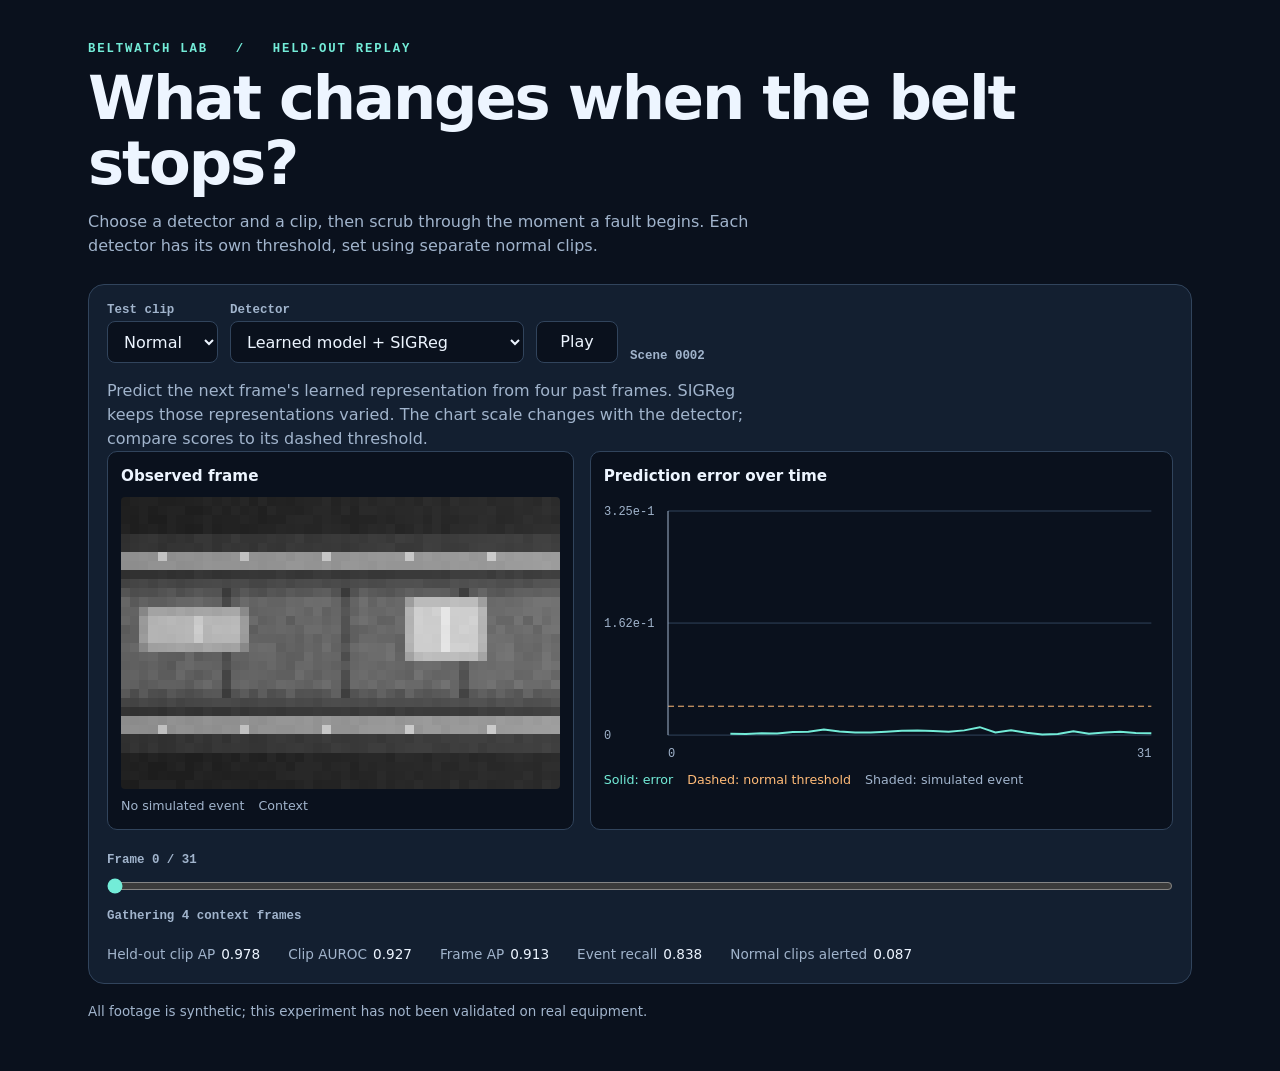
==== commit 721e5a89: "Harden inputs and add browser regression checks" ====
--- a/docs/assets/replay.html
+++ b/docs/assets/replay.html
@@ -4,7 +4,7 @@
 <meta charset="utf-8">
 <meta name="viewport" content="width=device-width, initial-scale=1">
 <meta http-equiv="Content-Security-Policy"
-      content="default-src 'none'; script-src 'sha256-VB1yWv5Evm2oaAsVtOlcag9vhKHpOgfLVW0k2tKBBqg='; style-src 'unsafe-inline'">
+      content="default-src 'none'; script-src 'sha256-xNXM8U9JAt73VwptkYgj12dJIwtK2tnBNly1n6qZOv4='; style-src 'unsafe-inline'">
 <title>BeltWatch Lab | Replay</title>
 <style>
 :root{color-scheme:dark;--bg:#0a111d;--panel:#131f30;--line:#31445c;--text:#edf5ff;
@@ -30,7 +30,7 @@
 .pane h2{font-size:.95rem;margin-bottom:9px}
 canvas{display:block;width:100%}
 #camera{image-rendering:pixelated;aspect-ratio:3/2;border-radius:4px}
-#chart{aspect-ratio:480/230}
+#chart{aspect-ratio:480/230;min-height:180px}
 figcaption,.legend{display:flex;flex-wrap:wrap;gap:6px 14px;margin-top:8px;font-size:.79rem;color:var(--muted)}
 .mint{color:var(--mint)}.amber{color:var(--amber)}
 .timeline{margin-top:16px}
@@ -154,8 +154,12 @@
 }
 
 function drawPlot(index) {
-  const {width, height} = plot.canvas;
-  const left = 100, right = width - 30, top = 34, bottom = height - 52;
+  const {width, height} = plot.canvas.getBoundingClientRect();
+  const ratio = window.devicePixelRatio || 1;
+  plot.canvas.width = Math.round(width * ratio);
+  plot.canvas.height = Math.round(height * ratio);
+  plot.setTransform(ratio, 0, 0, ratio, 0, 0);
+  const left = 64, right = width - 8, top = 14, bottom = height - 28;
   const x = i => left + i / (selected.scores.length - 1) * (right - left);
   const y = score => bottom - score / highest * (bottom - top);
   const scores = selected.method_scores[methodKey];
@@ -168,25 +172,25 @@
     if (active) plot.fillRect(x(i), top, x(Math.min(i + 1, selected.labels.length - 1)) - x(i), bottom - top);
   });
   plot.strokeStyle = "#31445c";
-  plot.lineWidth = 2;
-  plot.font = "23px ui-monospace, monospace";
+  plot.lineWidth = 1;
+  plot.font = "12px ui-monospace, monospace";
   plot.fillStyle = "#a1b4cc";
   [0, 0.5, 1].forEach(fraction => {
     const mark = highest * fraction;
     line(left, y(mark), right, y(mark));
-    plot.fillText(mark === 0 ? "0" : fmt(mark), 0, y(mark) + 8);
+    plot.fillText(mark === 0 ? "0" : fmt(mark), 0, y(mark) + 4);
   });
   const last = selected.scores.length - 1;
-  plot.fillText("0", left, bottom + 34);
+  plot.fillText("0", left, bottom + 22);
   plot.textAlign = "right";
-  plot.fillText(String(last), right, bottom + 34);
+  plot.fillText(String(last), right, bottom + 22);
   plot.textAlign = "left";
   plot.strokeStyle = "#ffbb78";
-  plot.setLineDash([13, 9]);
+  plot.setLineDash([6, 4]);
   line(left, y(threshold), right, y(threshold));
   plot.setLineDash([]);
   plot.strokeStyle = "#73ecd8";
-  plot.lineWidth = 4;
+  plot.lineWidth = 2;
   plot.beginPath();
   scores.forEach((score, i) => {
     if (score === null) return;
@@ -195,12 +199,12 @@
   });
   plot.stroke();
   plot.strokeStyle = "#a1b4cc";
-  plot.lineWidth = 2;
+  plot.lineWidth = 1;
   line(x(index), top, x(index), bottom);
   const score = scores[index];
   if (score !== null) {
     plot.fillStyle = "#73ecd8";
-    plot.beginPath(); plot.arc(x(index), y(score), 7, 0, 2 * Math.PI); plot.fill();
+    plot.beginPath(); plot.arc(x(index), y(score), 3.5, 0, 2 * Math.PI); plot.fill();
   }
 }
 
@@ -242,6 +246,7 @@
 });
 chooseMethod();
 choose();
+new ResizeObserver(() => drawPlot(frame)).observe(plot.canvas);
 </script>
 </body>
 </html>
